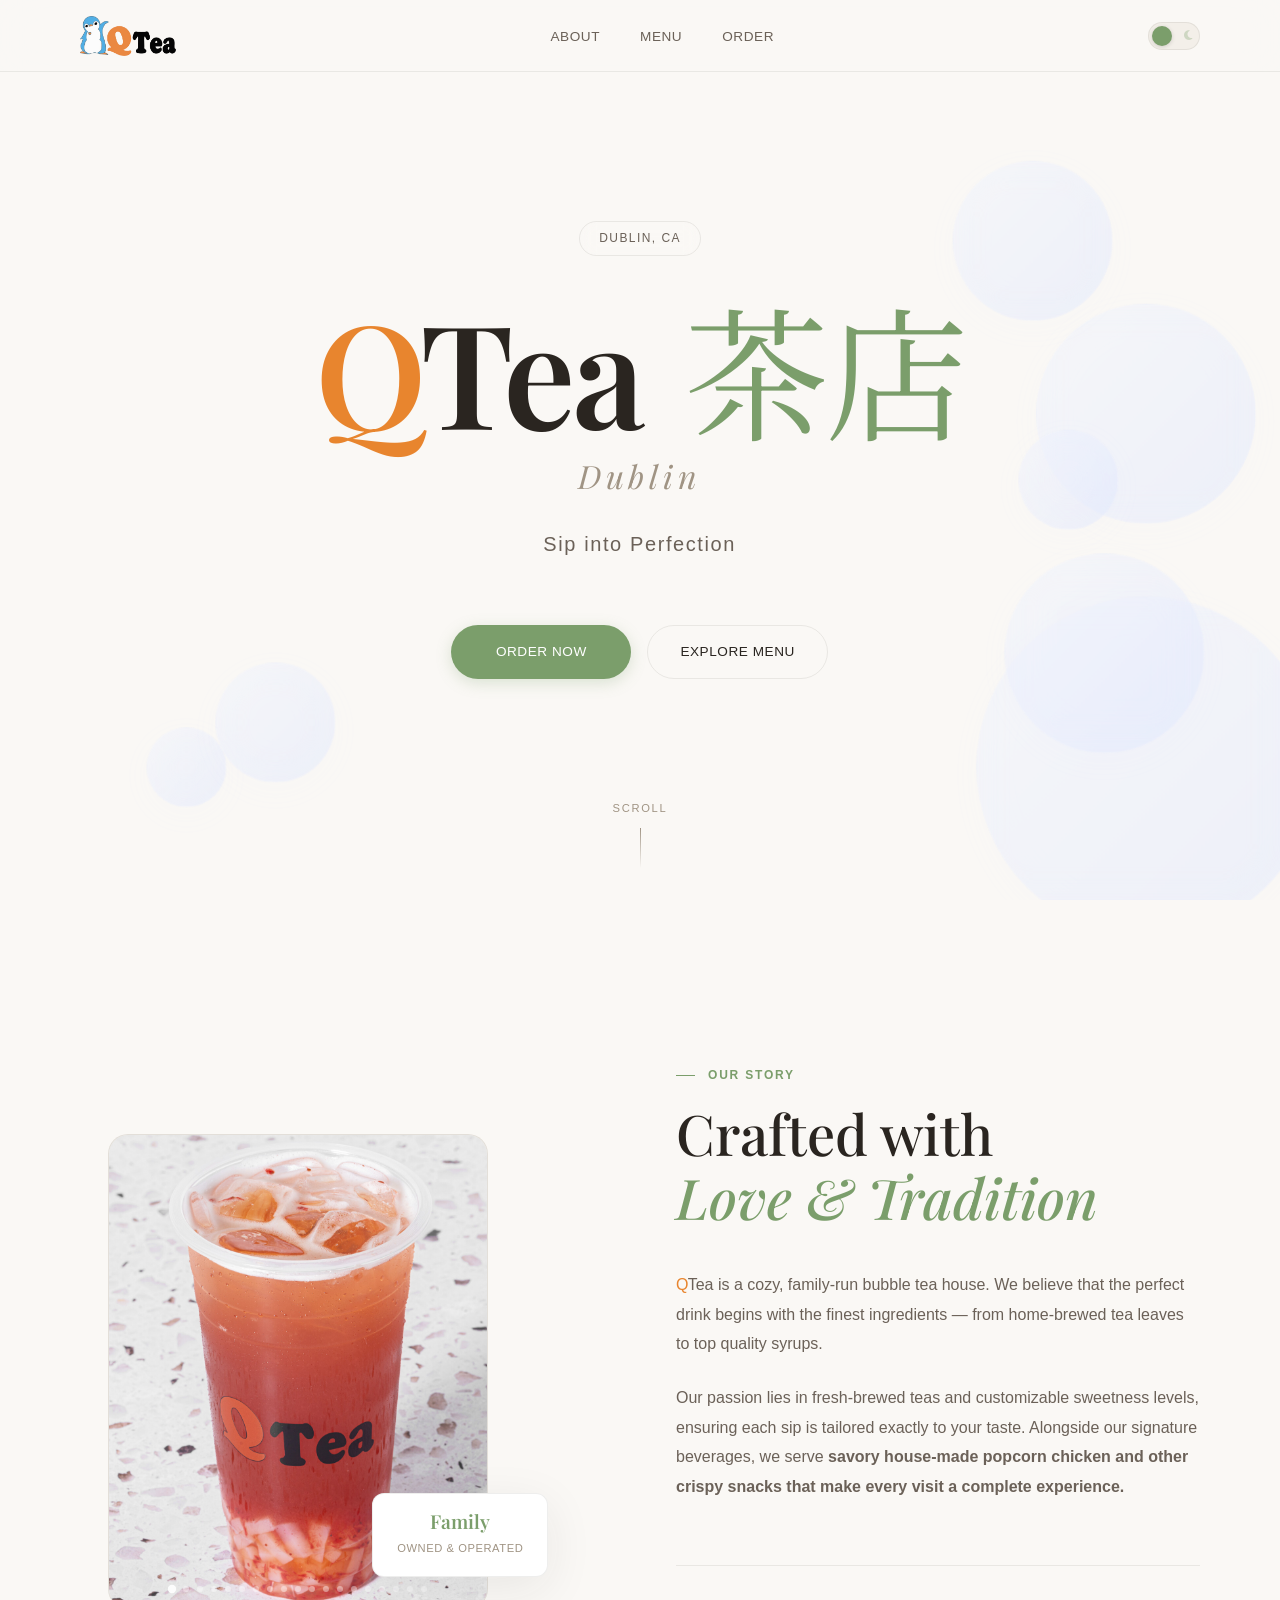
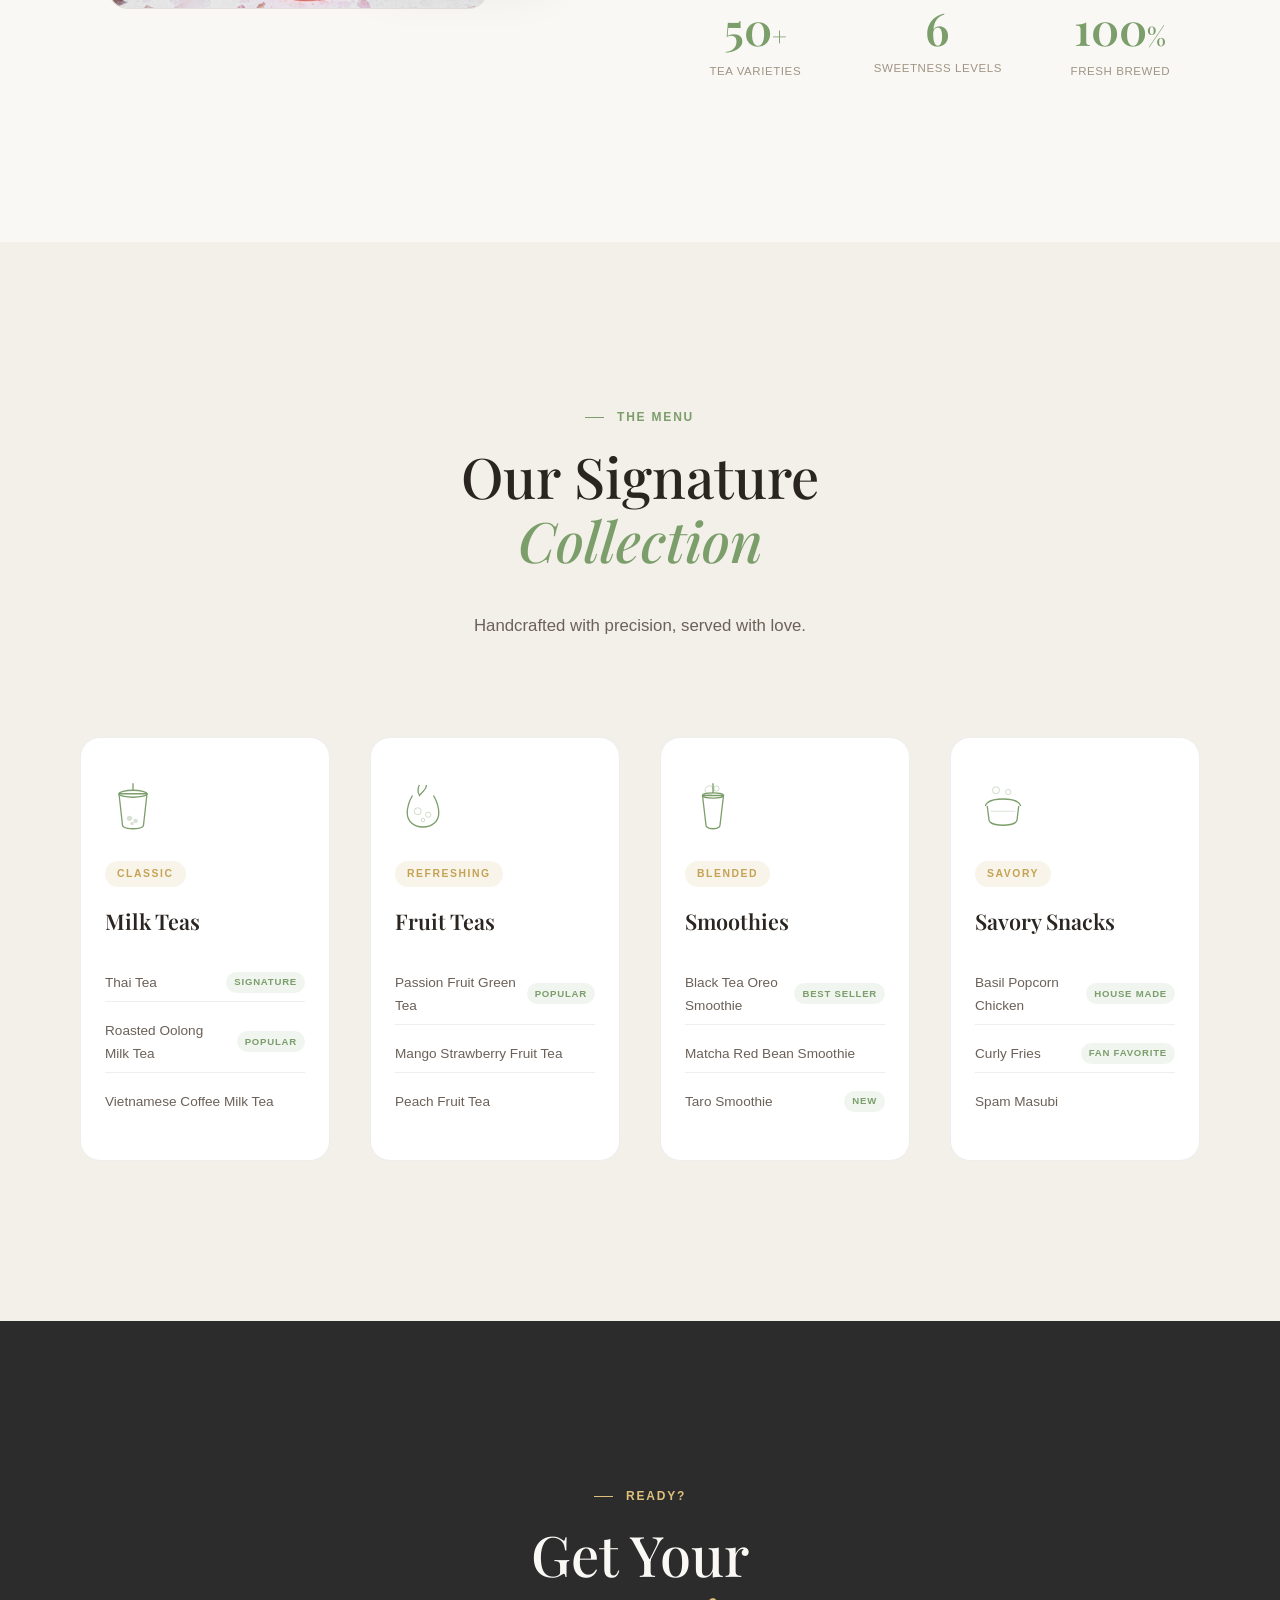
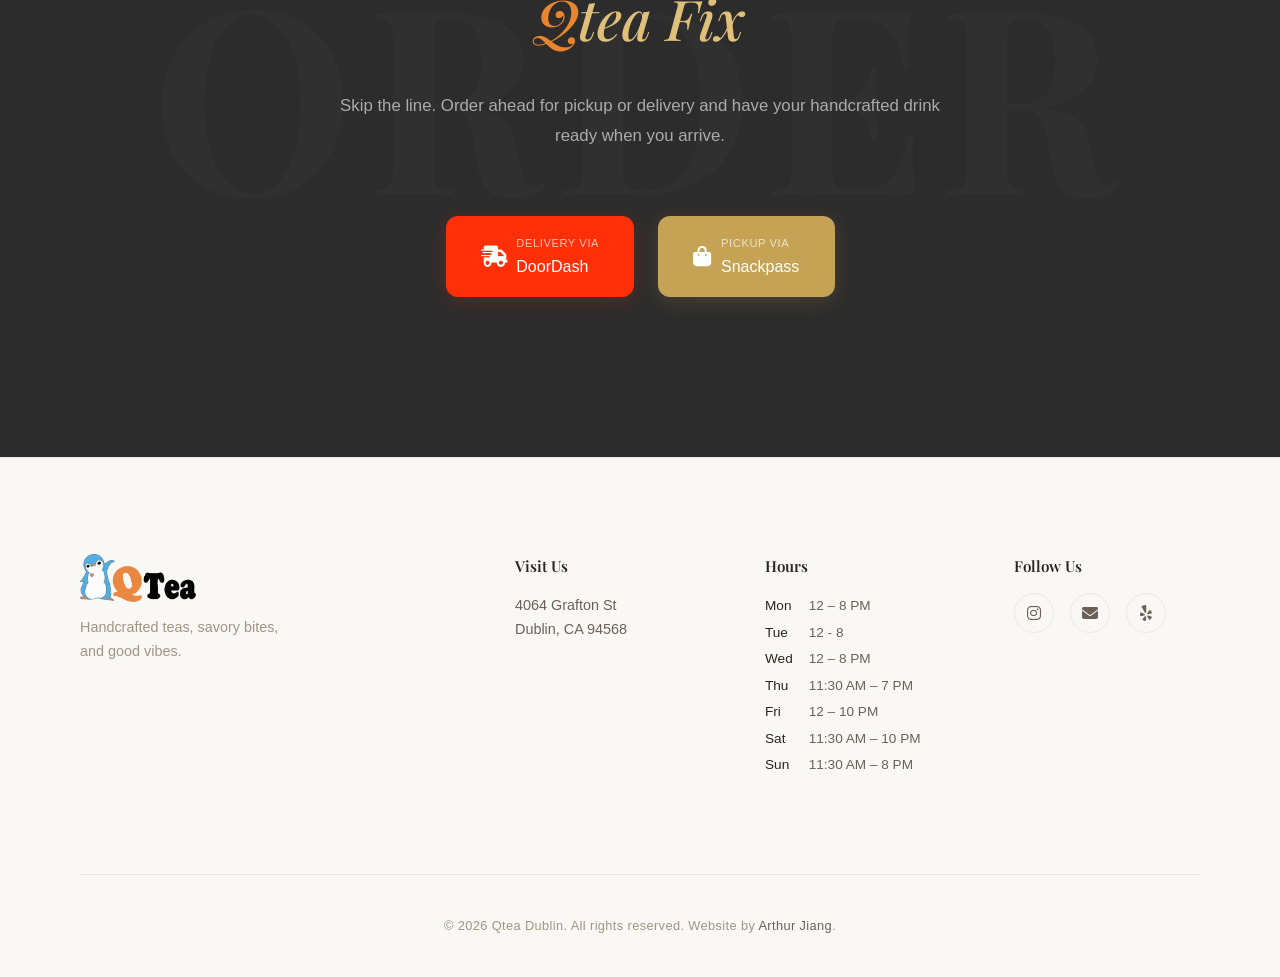
==== index.html @ 34a24868 "Add files via upload" ====
<!DOCTYPE html>
<html lang="en" data-theme="light">
<head>
  <meta charset="UTF-8" />
  <meta name="viewport" content="width=device-width, initial-scale=1.0" />
  <title>Qtea Dublin — Handcrafted Boba & Tea House</title>
  <meta name="description" content="Qtea is a cozy, family-run bubble tea house in Dublin, CA specializing in fresh-brewed teas, savory onigiri, and crispy snacks." />
  <link rel="canonical" href="https://qteadublin.xyz/" />

  <!-- Open Graph -->
  <meta property="og:type" content="website" />
  <meta property="og:site_name" content="Qtea Dublin" />
  <meta property="og:title" content="Qtea Dublin — Handcrafted Boba & Tea House" />
  <meta property="og:description" content="Cozy, family-run bubble tea house in Dublin, CA. Fresh-brewed teas, savory snacks, and customizable sweetness levels." />
  <meta property="og:url" content="https://qteadublin.xyz/" />
  <meta property="og:image" content="https://qteadublin.xyz/branding/favicon-square.png" />
  <meta property="og:locale" content="en_US" />

  <!-- Twitter Card -->
  <meta name="twitter:card" content="summary_large_image" />
  <meta name="twitter:title" content="Qtea Dublin — Handcrafted Boba & Tea House" />
  <meta name="twitter:description" content="Cozy, family-run bubble tea house in Dublin, CA. Fresh-brewed teas, savory snacks, and customizable sweetness levels." />
  <meta name="twitter:image" content="https://qteadublin.xyz/branding/favicon-square.png" />

  <!-- Theme & Icons -->
  <meta name="theme-color" content="#7b9e6b" />
  <link rel="icon" type="image/png" href="branding/favicon-square.png" />
  <link rel="apple-touch-icon" href="branding/favicon-square.png" />
  <link rel="manifest" href="manifest.json" />

  <!-- Geo -->
  <meta name="geo.region" content="US-CA" />
  <meta name="geo.placename" content="Dublin" />
  <meta name="geo.position" content="37.7049;-121.9344" />
  <meta name="ICBM" content="37.7049, -121.9344" />

  <!-- Preconnect for performance -->
  <link rel="preconnect" href="https://fonts.googleapis.com" />
  <link rel="preconnect" href="https://fonts.gstatic.com" crossorigin />
  <link rel="dns-prefetch" href="https://cdnjs.cloudflare.com" />

  <!-- Google Fonts -->
  <link href="https://fonts.googleapis.com/css2?family=Playfair+Display:ital,wght@0,400;0,500;0,600;0,700;1,400;1,500&family=SN+Pro:wght@300;400;500;600;700&family=Noto+Serif+JP:wght@400;500;600&display=swap" rel="stylesheet" />

  <!-- FontAwesome -->
  <link rel="stylesheet" href="https://cdnjs.cloudflare.com/ajax/libs/font-awesome/6.5.1/css/all.min.css" />

  <!-- Stylesheet -->
  <link rel="stylesheet" href="styles.css" fetchpriority="high" />

  <!-- Structured Data: LocalBusiness -->
  <script type="application/ld+json">
  {
    "@context": "https://schema.org",
    "@type": "Restaurant",
    "name": "Qtea Dublin",
    "image": "https://qteadublin.xyz/branding/favicon-square.png",
    "url": "https://qteadublin.xyz",
    "@id": "https://qteadublin.xyz/#restaurant",
    "description": "Cozy, family-run bubble tea house in Dublin, CA specializing in fresh-brewed teas, savory snacks, and customizable sweetness levels.",
    "servesCuisine": ["Bubble Tea", "Boba", "Japanese Snacks"],
    "priceRange": "$",
    "address": {
      "@type": "PostalAddress",
      "streetAddress": "4064 Grafton St",
      "addressLocality": "Dublin",
      "addressRegion": "CA",
      "postalCode": "94568",
      "addressCountry": "US"
    },
    "geo": {
      "@type": "GeoCoordinates",
      "latitude": 37.7049,
      "longitude": -121.9344
    },
    "hasMap": "https://maps.app.goo.gl/HUZbn8xssgVRDX637",
    "openingHoursSpecification": [
      { "@type": "OpeningHoursSpecification", "dayOfWeek": "Monday", "opens": "12:00", "closes": "19:00" },
      { "@type": "OpeningHoursSpecification", "dayOfWeek": "Wednesday", "opens": "12:00", "closes": "19:00" },
      { "@type": "OpeningHoursSpecification", "dayOfWeek": "Thursday", "opens": "11:30", "closes": "19:00" },
      { "@type": "OpeningHoursSpecification", "dayOfWeek": "Friday", "opens": "12:00", "closes": "20:00" },
      { "@type": "OpeningHoursSpecification", "dayOfWeek": "Saturday", "opens": "11:30", "closes": "20:00" },
      { "@type": "OpeningHoursSpecification", "dayOfWeek": "Sunday", "opens": "11:30", "closes": "20:00" }
    ],
    "sameAs": [
      "https://www.instagram.com/qtea.dublin/",
      "https://www.yelp.com/biz/qtea-dublin-10"
    ],
    "menu": "https://order.online/store/33225873"
  }
  </script>
</head>
<body>

  <!-- SEO: noscript fallback for crawlers and users without JS -->
  <noscript>
    <div style="max-width:700px;margin:2rem auto;padding:2rem;font-family:sans-serif;">
      <h1>Qtea Dublin — Handcrafted Boba & Tea House</h1>
      <p>Qtea is a cozy, family-run bubble tea house in Dublin, CA specializing in fresh-brewed teas, savory snacks, and customizable sweetness levels.</p>
      <p><strong>Address:</strong> 4064 Grafton St, Dublin, CA 94568</p>
      <p><strong>Hours:</strong> Mon 12–7 PM | Tue Closed | Wed 12–7 PM | Thu 11:30 AM–7 PM | Fri 12–8 PM | Sat–Sun 11:30 AM–8 PM</p>
      <p><a href="https://order.online/store/33225873">Order Delivery (DoorDash)</a> | <a href="https://order.snackpass.co/QTea-(4064-Grafton-St-Dublin)-689d4f91b94b48f79d3e741f">Order Pickup (Snackpass)</a></p>
      <p><a href="https://www.instagram.com/qtea.dublin/">Instagram</a> | <a href="https://www.yelp.com/biz/qtea-dublin-10">Yelp</a></p>
    </div>
  </noscript>

  <!-- ═══════════════════════════════════════════════ -->
  <!-- LOADING SCREEN                                  -->
  <!-- ═══════════════════════════════════════════════ -->
  <div class="loader" id="loader">
    <div class="loader__content">
      <div class="loader__cup">
        <svg viewBox="0 0 120 160" fill="none" xmlns="http://www.w3.org/2000/svg">
          <path class="loader__cup-body" d="M25 40H95L88 140C88 140 88 150 60 150C32 150 32 140 32 140L25 40Z" stroke="currentColor" stroke-width="1.5" fill="none"/>
          <ellipse class="loader__cup-rim" cx="60" cy="40" rx="35" ry="8" stroke="currentColor" stroke-width="1.5" fill="none"/>
          <path class="loader__steam loader__steam--1" d="M45 30C45 22 50 22 50 14C50 6 45 6 45 0" stroke="currentColor" stroke-width="1.2" opacity="0.4" fill="none" stroke-linecap="round"/>
          <path class="loader__steam loader__steam--2" d="M60 28C60 20 65 20 65 12C65 4 60 4 60 0" stroke="currentColor" stroke-width="1.2" opacity="0.4" fill="none" stroke-linecap="round"/>
          <path class="loader__steam loader__steam--3" d="M75 30C75 22 80 22 80 14C80 6 75 6 75 0" stroke="currentColor" stroke-width="1.2" opacity="0.4" fill="none" stroke-linecap="round"/>
          <defs>
            <clipPath id="teaClip">
              <rect class="loader__tea-clip-rect" x="0" y="160" width="120" height="120"/>
            </clipPath>
          </defs>
          <path clip-path="url(#teaClip)" d="M27 45H93L88 140C88 140 88 148 60 148C32 148 32 140 32 140L27 45Z" fill="currentColor" opacity="0.15"/>
        </svg>
      </div>
      <div class="loader__text">
        <span class="loader__kanji">茶</span>
      </div>
      <div class="loader__bar-track">
        <div class="loader__bar-fill" id="loaderBar"></div>
      </div>
    </div>
  </div>

  <!-- ═══════════════════════════════════════════════ -->
  <!-- NAVIGATION                                      -->
  <!-- ═══════════════════════════════════════════════ -->
  <nav class="nav" id="nav">
    <div class="nav__inner">
      <a href="#hero" class="nav__logo">
        <img src="branding/qtea.png" alt="Qtea" class="nav__logo-img logo--light" />
        <img src="branding/qtea-dark.png" alt="Qtea" class="nav__logo-img logo--dark" />
      </a>

      <ul class="nav__links">
        <li><a href="#about">About</a></li>
        <li><a href="#menu">Menu</a></li>
        <li><a href="#order">Order</a></li>
      </ul>

      <button class="theme-toggle" id="themeToggle" aria-label="Toggle theme">
        <div class="theme-toggle__track">
          <i class="fa-solid fa-sun theme-toggle__icon theme-toggle__icon--sun"></i>
          <i class="fa-solid fa-moon theme-toggle__icon theme-toggle__icon--moon"></i>
          <div class="theme-toggle__thumb"></div>
        </div>
      </button>

      <button class="nav__mobile-btn" id="mobileMenuBtn" aria-label="Toggle menu">
        <span></span>
        <span></span>
        <span></span>
      </button>
    </div>

    <!-- Mobile Menu Overlay -->
    <div class="mobile-menu" id="mobileMenu">
      <ul class="mobile-menu__links">
        <li><a href="#about">About</a></li>
        <li><a href="#menu">Menu</a></li>
        <li><a href="#order">Order</a></li>
      </ul>
    </div>
  </nav>


  <main>

  <!-- ═══════════════════════════════════════════════ -->
  <!-- HERO                                            -->
  <!-- ═══════════════════════════════════════════════ -->
  <section class="hero" id="hero">
    <div class="hero__parallax-bg" id="heroBg">
      <!-- Frosted glass circles -->
      <div class="hero__orb hero__orb--1"></div>
      <div class="hero__orb hero__orb--2"></div>
      <div class="hero__orb hero__orb--3"></div>
      <div class="hero__orb hero__orb--4"></div>
      <div class="hero__orb hero__orb--5"></div>
      <div class="hero__orb hero__orb--6"></div>
      <div class="hero__orb hero__orb--7"></div>
    </div>

    <div class="hero__content">
      <div class="hero__badge reveal" data-delay="0">
        <span>Dublin, CA</span>
      </div>
      <h1 class="hero__title">
        <span class="hero__title-line reveal" data-delay="100">
          <span class="q-accent">Q</span>Tea <span class="hero__title-kanji">茶店</span>
        </span>
        <span class="hero__title-sub reveal" data-delay="250">Dublin</span>
      </h1>
      <p class="hero__tagline reveal" data-delay="400">Sip into Perfection</p>
      <div class="hero__cta reveal" data-delay="550">
        <a href="#order" class="btn btn--primary">Order Now</a>
        <a href="#menu" class="btn btn--ghost">Explore Menu</a>
      </div>
    </div>
    <div class="hero__scroll-indicator reveal" data-delay="800">
      <span>Scroll</span>
      <div class="hero__scroll-line"></div>
    </div>
  </section>


  <!-- ═══════════════════════════════════════════════ -->
  <!-- ABOUT                                           -->
  <!-- ═══════════════════════════════════════════════ -->
  <section class="about" id="about">
    <div class="container">
      <div class="about__grid">
        <div class="about__visual reveal-left">
          <div class="about__image-frame">
            <!-- Placeholder art (shown while images load) -->
            <svg class="about__art" viewBox="0 0 400 500" fill="none" xmlns="http://www.w3.org/2000/svg">
              <rect x="20" y="20" width="360" height="460" rx="12" stroke="currentColor" stroke-width="1" opacity="0.15"/>
              <circle cx="200" cy="200" r="100" stroke="currentColor" stroke-width="0.8" opacity="0.1" fill="none"/>
              <circle cx="200" cy="200" r="70" stroke="currentColor" stroke-width="0.8" opacity="0.08" fill="none"/>
              <circle cx="200" cy="200" r="40" fill="currentColor" opacity="0.05"/>
              <text x="200" y="215" text-anchor="middle" font-size="48" fill="currentColor" opacity="0.2" font-family="'Noto Serif JP', serif">茶</text>
              <path d="M100 350C140 320 180 340 200 330C220 320 260 340 300 350" stroke="currentColor" stroke-width="0.8" opacity="0.1" fill="none"/>
              <path d="M120 380C160 350 180 370 200 360C220 350 240 370 280 380" stroke="currentColor" stroke-width="0.8" opacity="0.08" fill="none"/>
              <path d="M140 410C170 390 190 400 200 395C210 390 230 400 260 410" stroke="currentColor" stroke-width="0.8" opacity="0.06" fill="none"/>
            </svg>
            <!-- Image carousel -->
            <div class="carousel" id="carousel">
              <div class="carousel__track" id="carouselTrack"></div>
              <button class="carousel__arrow carousel__arrow--prev" id="carouselPrev" aria-label="Previous image">
                <i class="fa-solid fa-chevron-left"></i>
              </button>
              <button class="carousel__arrow carousel__arrow--next" id="carouselNext" aria-label="Next image">
                <i class="fa-solid fa-chevron-right"></i>
              </button>
              <div class="carousel__dots" id="carouselDots"></div>
            </div>
          </div>
          <div class="about__float-badge">
            <span class="about__float-number">Family</span>
            <span class="about__float-label">Owned & Operated</span>
          </div>
        </div>

        <div class="about__content">
          <span class="section-tag reveal" data-delay="0">Our Story</span>
          <h2 class="section-title reveal" data-delay="100">Crafted with<br><em>Love & Tradition</em></h2>
          <p class="about__text reveal" data-delay="200">
            <span class="q-accent">Q</span>Tea is a cozy, family-run bubble tea house. We believe that the perfect drink begins with the finest
            ingredients — from home-brewed tea leaves to top quality syrups.
          </p>
          <p class="about__text reveal" data-delay="300">
            Our passion lies in fresh-brewed teas and customizable sweetness levels, ensuring each
            sip is tailored exactly to your taste. Alongside our signature beverages, we serve
            <strong>savory house-made popcorn chicken and other crispy snacks that make every visit a complete experience.</strong>
          </p>

          <div class="about__stats reveal" data-delay="400">
            <div class="about__stat">
              <span class="about__stat-number" data-count="50">0</span><span class="about__stat-suffix">+</span>
              <span class="about__stat-label">Tea Varieties</span>
            </div>
            <div class="about__stat">
              <span class="about__stat-number" data-count="6">0</span>
              <span class="about__stat-label">Sweetness Levels</span>
            </div>
            <div class="about__stat">
              <span class="about__stat-number" data-count="100">0</span><span class="about__stat-suffix">%</span>
              <span class="about__stat-label">Fresh Brewed</span>
            </div>
          </div>
        </div>
      </div>
    </div>
  </section>


  <!-- ═══════════════════════════════════════════════ -->
  <!-- MENU PREVIEW                                    -->
  <!-- ═══════════════════════════════════════════════ -->
  <section class="menu" id="menu">
    <div class="container">
      <div class="menu__header">
        <span class="section-tag reveal">The Menu</span>
        <h2 class="section-title reveal" data-delay="100">Our Signature<br><em>Collection</em></h2>
        <p class="menu__subtitle reveal" data-delay="200">Handcrafted with precision, served with love.</p>
      </div>

      <div class="menu__grid">

        <!-- Card 1: Milk Teas -->
        <div class="menu-card reveal-up" data-delay="0" data-tilt>
          <div class="menu-card__icon">
            <svg viewBox="0 0 64 64" fill="none" xmlns="http://www.w3.org/2000/svg">
              <path d="M16 18H48L44 54C44 54 44 58 32 58C20 58 20 54 20 54L16 18Z" stroke="currentColor" stroke-width="1.5" fill="none"/>
              <ellipse cx="32" cy="18" rx="16" ry="4" stroke="currentColor" stroke-width="1.5" fill="none"/>
              <line x1="32" y1="6" x2="32" y2="14" stroke="currentColor" stroke-width="1.5"/>
              <circle cx="28" cy="46" r="3" fill="currentColor" opacity="0.3"/>
              <circle cx="35" cy="49" r="2.5" fill="currentColor" opacity="0.3"/>
              <circle cx="31" cy="52" r="2" fill="currentColor" opacity="0.3"/>
            </svg>
          </div>
          <span class="menu-card__category">Classic</span>
          <h3 class="menu-card__title">Milk Teas</h3>
          <ul class="menu-card__items">
            <li>
              <span class="menu-card__item-name">Thai Tea</span>
              <span class="menu-card__item-tag">Signature</span>
            </li>
            <li>
              <span class="menu-card__item-name">Roasted Oolong Milk Tea</span>
              <span class="menu-card__item-tag">Popular</span>
            </li>
            <li>
              <span class="menu-card__item-name">Vietnamese Coffee Milk Tea</span>
            </li>
          </ul>
          <div class="menu-card__glow"></div>
        </div>

        <!-- Card 2: Fruit Teas -->
        <div class="menu-card reveal-up" data-delay="150" data-tilt>
          <div class="menu-card__icon">
            <svg viewBox="0 0 64 64" fill="none" xmlns="http://www.w3.org/2000/svg">
              <path d="M20 20C20 20 14 30 14 40C14 50 22 56 32 56C42 56 50 50 50 40C50 30 44 20 44 20" stroke="currentColor" stroke-width="1.5" fill="none"/>
              <path d="M28 8C28 8 24 14 28 20C32 14 36 14 36 8" stroke="currentColor" stroke-width="1.5" fill="none"/>
              <circle cx="26" cy="38" r="4" stroke="currentColor" stroke-width="1" opacity="0.4" fill="none"/>
              <circle cx="38" cy="42" r="3" stroke="currentColor" stroke-width="1" opacity="0.4" fill="none"/>
              <circle cx="32" cy="48" r="2" stroke="currentColor" stroke-width="1" opacity="0.4" fill="none"/>
            </svg>
          </div>
          <span class="menu-card__category">Refreshing</span>
          <h3 class="menu-card__title">Fruit Teas</h3>
          <ul class="menu-card__items">
            <li>
              <span class="menu-card__item-name">Passion Fruit Green Tea</span>
              <span class="menu-card__item-tag">Popular</span>
            </li>
            <li>
              <span class="menu-card__item-name">Mango Strawberry Fruit Tea</span>
            </li>
            <li>
              <span class="menu-card__item-name">Peach Fruit Tea</span>
            </li>
          </ul>
          <div class="menu-card__glow"></div>
        </div>

        <!-- Card 3: Smoothies -->
        <div class="menu-card reveal-up" data-delay="300" data-tilt>
          <div class="menu-card__icon">
            <svg viewBox="0 0 64 64" fill="none" xmlns="http://www.w3.org/2000/svg">
              <path d="M20 20H44L40 54C40 54 40 58 32 58C24 58 24 54 24 54L20 20Z" stroke="currentColor" stroke-width="1.5" fill="none"/>
              <ellipse cx="32" cy="20" rx="12" ry="3" stroke="currentColor" stroke-width="1.5" fill="none"/>
              <line x1="32" y1="6" x2="32" y2="17" stroke="currentColor" stroke-width="1.5"/>
              <circle cx="28" cy="14" r="5" stroke="currentColor" stroke-width="1" opacity="0.4" fill="none"/>
              <circle cx="36" cy="12" r="3" stroke="currentColor" stroke-width="1" opacity="0.4" fill="none"/>
            </svg>
          </div>
          <span class="menu-card__category">Blended</span>
          <h3 class="menu-card__title">Smoothies</h3>
          <ul class="menu-card__items">
            <li>
              <span class="menu-card__item-name">Black Tea Oreo Smoothie</span>
              <span class="menu-card__item-tag">Best Seller</span>
            </li>
            <li>
              <span class="menu-card__item-name">Matcha Red Bean Smoothie</span>
            </li>
            <li>
              <span class="menu-card__item-name">Taro Smoothie</span>
              <span class="menu-card__item-tag">New</span>
            </li>
          </ul>
          <div class="menu-card__glow"></div>
        </div>

        <!-- Card 4: Savory Snacks -->
        <div class="menu-card reveal-up" data-delay="450" data-tilt>
          <div class="menu-card__icon">
            <svg viewBox="0 0 64 64" fill="none" xmlns="http://www.w3.org/2000/svg">
              <path d="M12 32C12 32 12 24 32 24C52 24 52 32 52 32" stroke="currentColor" stroke-width="1.5" fill="none"/>
              <path d="M14 32L16 48C16 48 16 54 32 54C48 54 48 48 48 48L50 32" stroke="currentColor" stroke-width="1.5" fill="none"/>
              <path d="M18 38H46" stroke="currentColor" stroke-width="1" opacity="0.3"/>
              <circle cx="24" cy="14" r="4" stroke="currentColor" stroke-width="1" opacity="0.4" fill="none"/>
              <circle cx="38" cy="16" r="3" stroke="currentColor" stroke-width="1" opacity="0.4" fill="none"/>
            </svg>
          </div>
          <span class="menu-card__category">Savory</span>
          <h3 class="menu-card__title">Savory Snacks</h3>
          <ul class="menu-card__items">
            <li>
              <span class="menu-card__item-name">Basil Popcorn Chicken</span>
              <span class="menu-card__item-tag">House Made</span>
            </li>
            <li>
              <span class="menu-card__item-name">Curly Fries</span>
              <span class="menu-card__item-tag">Fan Favorite</span>
            </li>
            <li>
              <span class="menu-card__item-name">Spam Masubi</span>
            </li>
          </ul>
          <div class="menu-card__glow"></div>
        </div>

      </div>
    </div>
  </section>


  <!-- ═══════════════════════════════════════════════ -->
  <!-- ORDER CTA                                       -->
  <!-- ═══════════════════════════════════════════════ -->
  <section class="order" id="order">
    <div class="container">
      <div class="order__wrapper">
        <div class="order__bg-text" aria-hidden="true">ORDER</div>
        <span class="section-tag reveal">Ready?</span>
        <h2 class="section-title section-title--light reveal" data-delay="100">Get Your<br><em><span class="q-accent">Q</span>tea Fix</em></h2>
        <p class="order__text reveal" data-delay="200">
          Skip the line. Order ahead for pickup or delivery and have your handcrafted
          drink ready when you arrive.
        </p>
        <div class="order__buttons reveal" data-delay="350">
          <a href="https://order.online/store/33225873" target="_blank" rel="noopener noreferrer" class="btn btn--delivery">
            <i class="fa-solid fa-truck-fast"></i>
            <span>
              <small>Delivery via</small>
              DoorDash
            </span>
          </a>
          <a href="https://order.snackpass.co/QTea-(4064-Grafton-St-Dublin)-689d4f91b94b48f79d3e741f" target="_blank" rel="noopener noreferrer" class="btn btn--pickup">
            <i class="fa-solid fa-bag-shopping"></i>
            <span>
              <small>Pickup via</small>
              Snackpass
            </span>
          </a>
        </div>
      </div>
    </div>
  </section>

  </main>

  <!-- ═══════════════════════════════════════════════ -->
  <!-- FOOTER                                          -->
  <!-- ═══════════════════════════════════════════════ -->
  <footer class="footer">
    <div class="container">
      <div class="footer__grid">
        <div class="footer__brand reveal">
          <span class="footer__logo"><img src="branding/qtea.png" alt="Qtea" class="footer__logo-img logo--light" /><img src="branding/qtea-dark.png" alt="Qtea" class="footer__logo-img logo--dark" /></span>
          <p class="footer__tagline">Handcrafted teas, savory bites,<br>and good vibes.</p>
        </div>

        <div class="footer__info reveal" data-delay="100">
          <h4>Visit Us</h4>
          <address>
            <a href="https://maps.app.goo.gl/HUZbn8xssgVRDX637" target="_blank" rel="noopener noreferrer">
              4064 Grafton St<br>
              Dublin, CA 94568
            </a>
          </address>
        </div>

        <div class="footer__hours reveal" data-delay="200">
          <h4>Hours</h4>
          <table class="hours-table">
            <tr><td>Mon</td><td>12 – 8 PM</td></tr>
            <tr><td>Tue</td><td>12 - 8</td></tr>
            <tr><td>Wed</td><td>12 – 8 PM</td></tr>
            <tr><td>Thu</td><td>11:30 AM – 7 PM</td></tr>
            <tr><td>Fri</td><td>12 – 10 PM</td></tr>
            <tr><td>Sat</td><td>11:30 AM – 10 PM</td></tr>
            <tr><td>Sun</td><td>11:30 AM – 8 PM</td></tr>
          </table>
        </div>

        <div class="footer__social reveal" data-delay="300">
          <h4>Follow Us</h4>
          <div class="footer__social-links">
            <a href="https://www.instagram.com/qtea.dublin/" aria-label="Instagram"><i class="fa-brands fa-instagram"></i></a>
            <a href="mailto:qteadublin@gmail.com" aria-label="Email"><i class="fa-solid fa-envelope"></i></a>
            <!-- <a href="#" aria-label="TikTok"><i class="fa-brands fa-tiktok"></i></a> -->
            <a href="https://www.yelp.com/biz/qtea-dublin-10" aria-label="Yelp"><i class="fa-brands fa-yelp"></i></a>
          </div>
        </div>
      </div>

      <div class="footer__bottom">
        <p>&copy; 2026 Qtea Dublin. All rights reserved. Website by <a  style="color: var(--text-secondary);" href="https://arthurjiang.dev">Arthur Jiang</a>.</p>
      </div>
    </div>
  </footer>

  <!-- GSAP for silky animations -->
  <script src="https://cdnjs.cloudflare.com/ajax/libs/gsap/3.12.5/gsap.min.js" defer></script>
  <script src="script.js" defer></script>
</body>
</html>
---- styles.css ----
/* ═══════════════════════════════════════════════════════════
   QTEA DUBLIN — Luxurious Landing Page Styles
   ═══════════════════════════════════════════════════════════ */

/* ─── RESET ─────────────────────────────────────────────── */
*, *::before, *::after {
  margin: 0;
  padding: 0;
  box-sizing: border-box;
}

html {
  scroll-behavior: smooth;
  -webkit-font-smoothing: antialiased;
  -moz-osx-font-smoothing: grayscale;
}

body {
  font-family: 'SN Pro', -apple-system, BlinkMacSystemFont, sans-serif;
  line-height: 1.7;
  overflow-x: hidden;
  transition: background-color 0.6s cubic-bezier(0.4, 0, 0.2, 1),
              color 0.6s cubic-bezier(0.4, 0, 0.2, 1);
  background-color: var(--bg);
  color: var(--text);
}

body.loading {
  overflow: hidden;
}


/* ─── LOADING SCREEN ────────────────────────────────────── */
.loader {
  position: fixed;
  inset: 0;
  z-index: 9999;
  background: var(--bg);
  display: flex;
  align-items: center;
  justify-content: center;
  transition: opacity 0.6s var(--ease-out),
              visibility 0.6s;
}

.loader.done {
  opacity: 0;
  visibility: hidden;
  pointer-events: none;
}

.loader__content {
  display: flex;
  flex-direction: column;
  align-items: center;
  gap: 2rem;
}

.loader__cup {
  width: 80px;
  color: var(--accent);
}

.loader__cup svg {
  width: 100%;
  height: auto;
  overflow: visible;
}

.loader__cup-body {
  stroke-dasharray: 400;
  stroke-dashoffset: 400;
  animation: loaderDraw 1.4s var(--ease-out) forwards;
}

.loader__cup-rim {
  stroke-dasharray: 220;
  stroke-dashoffset: 220;
  animation: loaderDraw 1s var(--ease-out) 0.3s forwards;
}

@keyframes loaderDraw {
  to { stroke-dashoffset: 0; }
}

.loader__tea-clip-rect {
  animation: loaderFill 2s var(--ease-out) 0.5s forwards;
}

@keyframes loaderFill {
  0% { y: 160; }
  100% { y: 40; }
}

.loader__steam {
  stroke-dasharray: 40;
  stroke-dashoffset: 40;
  animation: loaderSteam 1.2s ease-in-out 0.8s infinite alternate;
}

.loader__steam--2 {
  animation-delay: 1s;
}

.loader__steam--3 {
  animation-delay: 1.2s;
}

@keyframes loaderSteam {
  0% { stroke-dashoffset: 40; opacity: 0; }
  50% { opacity: 0.5; }
  100% { stroke-dashoffset: 0; opacity: 0; }
}

.loader__text {
  overflow: hidden;
}

.loader__kanji {
  display: block;
  font-family: var(--font-accent);
  font-size: 2.5rem;
  color: var(--accent);
  opacity: 0;
  transform: translateY(100%);
  animation: loaderTextUp 0.7s var(--ease-out) 0.5s forwards;
  letter-spacing: 0.3em;
}

@keyframes loaderTextUp {
  to {
    opacity: 1;
    transform: translateY(0);
  }
}

.loader__bar-track {
  width: 120px;
  height: 2px;
  background: var(--border);
  border-radius: 2px;
  overflow: hidden;
}

.loader__bar-fill {
  height: 100%;
  width: 0%;
  background: var(--accent);
  border-radius: 2px;
  transition: width 0.1s linear;
}


a {
  text-decoration: none;
  color: inherit;
}

ul {
  list-style: none;
}

img {
  max-width: 100%;
  display: block;
}

button {
  border: none;
  background: none;
  cursor: pointer;
  font: inherit;
  color: inherit;
}

address {
  font-style: normal;
}


/* ─── CSS CUSTOM PROPERTIES ─────────────────────────────── */
:root {
  /* Spacing scale */
  --space-xs: 0.5rem;
  --space-sm: 1rem;
  --space-md: 1.5rem;
  --space-lg: 2.5rem;
  --space-xl: 4rem;
  --space-2xl: 6rem;
  --space-3xl: 10rem;

  /* Typography */
  --font-heading: 'Playfair Display', Georgia, 'Times New Roman', serif;
  --font-body: 'SN Pro', -apple-system, BlinkMacSystemFont, sans-serif;
  --font-accent: 'Noto Serif JP', serif;

  /* Sizing */
  --nav-height: 72px;
  --container-max: 1200px;
  --border-radius: 12px;
  --border-radius-lg: 20px;

  /* Transitions */
  --ease-out: cubic-bezier(0.16, 1, 0.3, 1);
  --ease-in-out: cubic-bezier(0.4, 0, 0.2, 1);
  --transition-fast: 0.2s var(--ease-out);
  --transition-med: 0.4s var(--ease-out);
  --transition-slow: 0.7s var(--ease-out);
}

/* ─── LIGHT THEME ───────────────────────────────────────── */
[data-theme="light"] {
  --bg: #faf8f5;
  --bg-secondary: #f3efe9;
  --bg-card: #ffffff;
  --bg-nav: rgba(250, 248, 245, 0.85);
  --bg-order: #2c2c2c;

  --text: #2a2520;
  --text-secondary: #6b6158;
  --text-muted: #a09484;
  --text-on-dark: #faf8f5;

  --accent: #7b9e6b;
  --accent-light: #a8c99a;
  --accent-subtle: rgba(123, 158, 107, 0.1);

  --gold: #c5a254;
  --gold-light: #dfc07a;
  --gold-subtle: rgba(197, 162, 84, 0.12);

  --orange: #e8852e;

  --border: rgba(42, 37, 32, 0.08);
  --border-accent: rgba(123, 158, 107, 0.25);

  --shadow-sm: 0 1px 3px rgba(42, 37, 32, 0.04);
  --shadow-md: 0 4px 20px rgba(42, 37, 32, 0.06);
  --shadow-lg: 0 12px 48px rgba(42, 37, 32, 0.08);
  --shadow-glow: 0 0 30px rgba(123, 158, 107, 0.15);

  --hero-gradient: linear-gradient(
    180deg,
    rgba(250, 248, 245, 0) 0%,
    rgba(250, 248, 245, 0.6) 60%,
    rgba(250, 248, 245, 1) 100%
  );

  --card-glow: radial-gradient(
    300px circle at var(--mouse-x, 50%) var(--mouse-y, 50%),
    rgba(123, 158, 107, 0.12),
    transparent 60%
  );
}

/* ─── DARK THEME ────────────────────────────────────────── */
[data-theme="dark"] {
  --bg: #141413;
  --bg-secondary: #1c1c1a;
  --bg-card: #1f1f1d;
  --bg-nav: rgba(20, 20, 19, 0.88);
  --bg-order: #0a0a09;

  --text: #e8e4dd;
  --text-secondary: #a09a90;
  --text-muted: #6b655b;
  --text-on-dark: #e8e4dd;

  --accent: #8abf78;
  --accent-light: #6b9e5b;
  --accent-subtle: rgba(138, 191, 120, 0.08);

  --gold: #d4b06a;
  --gold-light: #b89548;
  --gold-subtle: rgba(212, 176, 106, 0.1);

  --orange: #f09840;

  --border: rgba(232, 228, 221, 0.06);
  --border-accent: rgba(138, 191, 120, 0.2);

  --shadow-sm: 0 1px 3px rgba(0, 0, 0, 0.15);
  --shadow-md: 0 4px 20px rgba(0, 0, 0, 0.2);
  --shadow-lg: 0 12px 48px rgba(0, 0, 0, 0.3);
  --shadow-glow: 0 0 30px rgba(138, 191, 120, 0.1);

  --hero-gradient: linear-gradient(
    180deg,
    rgba(20, 20, 19, 0) 0%,
    rgba(20, 20, 19, 0.6) 60%,
    rgba(20, 20, 19, 1) 100%
  );

  --card-glow: radial-gradient(
    300px circle at var(--mouse-x, 50%) var(--mouse-y, 50%),
    rgba(138, 191, 120, 0.1),
    transparent 60%
  );
}


/* ─── LAYOUT ────────────────────────────────────────────── */
.container {
  width: 100%;
  max-width: var(--container-max);
  margin: 0 auto;
  padding: 0 var(--space-md);
}

@media (min-width: 768px) {
  .container {
    padding: 0 var(--space-lg);
  }
}


/* ─── TYPOGRAPHY ────────────────────────────────────────── */
.section-tag {
  display: inline-block;
  font-family: var(--font-body);
  font-size: 0.75rem;
  font-weight: 600;
  letter-spacing: 0.15em;
  text-transform: uppercase;
  color: var(--accent);
  margin-bottom: var(--space-sm);
  position: relative;
  padding-left: 2rem;
}

.section-tag::before {
  content: '';
  position: absolute;
  left: 0;
  top: 50%;
  width: 1.2rem;
  height: 1px;
  background: var(--accent);
}

.section-title {
  font-family: var(--font-heading);
  font-size: clamp(2rem, 5vw, 3.5rem);
  font-weight: 500;
  line-height: 1.15;
  color: var(--text);
  margin-bottom: var(--space-lg);
}

.section-title em {
  font-style: italic;
  color: var(--accent);
}

.section-title--light {
  color: var(--text-on-dark);
}

.section-title--light em {
  color: var(--gold-light);
}


/* ─── NAVIGATION ────────────────────────────────────────── */
.nav {
  position: fixed;
  top: 0;
  left: 0;
  width: 100%;
  height: var(--nav-height);
  z-index: 1000;
  background: var(--bg-nav);
  backdrop-filter: blur(20px);
  -webkit-backdrop-filter: blur(20px);
  border-bottom: 1px solid var(--border);
  transition: background 0.5s var(--ease-in-out),
              border-color 0.5s var(--ease-in-out),
              transform 0.4s var(--ease-out);
}

.nav--hidden {
  transform: translateY(-100%);
}

.nav__inner {
  max-width: var(--container-max);
  margin: 0 auto;
  padding: 0 var(--space-md);
  height: 100%;
  display: flex;
  align-items: center;
  justify-content: space-between;
}

.nav__logo {
  display: flex;
  align-items: center;
  gap: 0.6rem;
  font-family: var(--font-heading);
  font-size: 1.35rem;
  font-weight: 600;
  letter-spacing: -0.01em;
  transition: opacity var(--transition-fast);
}

.nav__logo:hover {
  opacity: 0.7;
}

.nav__logo-img {
  height: 40px;
  width: auto;
  display: block;
}

.footer__logo-img {
  height: 48px;
  width: auto;
  display: block;
}

[data-theme="light"] .logo--dark,
[data-theme="dark"] .logo--light {
  display: none;
}

.nav__links {
  display: none;
  gap: var(--space-lg);
}

@media (min-width: 768px) {
  .nav__links {
    display: flex;
  }
}

.nav__links a {
  font-size: 0.85rem;
  font-weight: 500;
  letter-spacing: 0.04em;
  text-transform: uppercase;
  color: var(--text-secondary);
  transition: color var(--transition-fast);
  position: relative;
}

.nav__links a::after {
  content: '';
  position: absolute;
  bottom: -4px;
  left: 0;
  width: 0;
  height: 2px;
  background: var(--accent);
  box-shadow: 0 0 8px rgba(123, 158, 107, 0.4);
  transition: width 0.3s var(--ease-out);
}

.nav__links a:hover {
  color: var(--text);
}

.nav__links a:hover::after {
  width: 100%;
}

/* Theme Toggle */
.theme-toggle {
  position: relative;
  width: 52px;
  height: 28px;
  border-radius: 14px;
  padding: 0;
  flex-shrink: 0;
}

.theme-toggle__track {
  position: relative;
  width: 100%;
  height: 100%;
  border-radius: 14px;
  background: var(--bg-secondary);
  border: 1px solid var(--border);
  transition: background 0.4s var(--ease-in-out),
              border-color 0.4s var(--ease-in-out);
  overflow: hidden;
}

.theme-toggle__icon {
  position: absolute;
  top: 50%;
  transform: translateY(-50%);
  font-size: 0.7rem;
  transition: opacity 0.3s, color 0.3s;
}

.theme-toggle__icon--sun {
  left: 7px;
  color: var(--gold);
}

.theme-toggle__icon--moon {
  right: 7px;
  color: var(--accent);
}

[data-theme="light"] .theme-toggle__icon--sun {
  opacity: 1;
}

[data-theme="light"] .theme-toggle__icon--moon {
  opacity: 0.3;
}

[data-theme="dark"] .theme-toggle__icon--sun {
  opacity: 0.3;
}

[data-theme="dark"] .theme-toggle__icon--moon {
  opacity: 1;
}

.theme-toggle__thumb {
  position: absolute;
  top: 3px;
  left: 3px;
  width: 20px;
  height: 20px;
  border-radius: 50%;
  background: var(--accent);
  transition: transform 0.4s var(--ease-out),
              background 0.4s var(--ease-in-out);
  box-shadow: 0 1px 4px rgba(0,0,0,0.15);
}

[data-theme="dark"] .theme-toggle__thumb {
  transform: translateX(24px);
}

/* Mobile Menu Button */
.nav__mobile-btn {
  display: flex;
  flex-direction: column;
  gap: 5px;
  padding: 4px;
  z-index: 1001;
}

@media (min-width: 768px) {
  .nav__mobile-btn {
    display: none;
  }
}

.nav__mobile-btn span {
  display: block;
  width: 22px;
  height: 1.5px;
  background: var(--text);
  transition: transform 0.3s var(--ease-out),
              opacity 0.3s var(--ease-out);
  transform-origin: center;
}

.nav__mobile-btn.active span:nth-child(1) {
  transform: rotate(45deg) translateY(4.5px) translateX(4.5px);
}

.nav__mobile-btn.active span:nth-child(2) {
  opacity: 0;
}

.nav__mobile-btn.active span:nth-child(3) {
  transform: rotate(-45deg) translateY(-4.5px) translateX(4.5px);
}

/* Mobile Menu Overlay */
.mobile-menu {
  position: fixed;
  top: 0;
  left: 0;
  width: 100%;
  height: 100vh;
  height: 100dvh;
  background: var(--bg);
  display: flex;
  align-items: center;
  justify-content: center;
  opacity: 0;
  pointer-events: none;
  transition: opacity 0.4s var(--ease-in-out);
  z-index: 999;
}

.mobile-menu.active {
  opacity: 1;
  pointer-events: all;
}

.mobile-menu__links {
  text-align: center;
}

.mobile-menu__links li {
  margin-bottom: var(--space-lg);
  transform: translateY(20px);
  opacity: 0;
  transition: transform 0.5s var(--ease-out),
              opacity 0.5s var(--ease-out);
}

.mobile-menu.active .mobile-menu__links li {
  transform: translateY(0);
  opacity: 1;
}

.mobile-menu.active .mobile-menu__links li:nth-child(1) { transition-delay: 0.1s; }
.mobile-menu.active .mobile-menu__links li:nth-child(2) { transition-delay: 0.2s; }
.mobile-menu.active .mobile-menu__links li:nth-child(3) { transition-delay: 0.3s; }

.mobile-menu__links a {
  font-family: var(--font-heading);
  font-size: 2.5rem;
  font-weight: 500;
  color: var(--text);
  transition: color var(--transition-fast);
}

.mobile-menu__links a:hover {
  color: var(--accent);
}


/* ─── HERO SECTION ──────────────────────────────────────── */
.hero {
  position: relative;
  min-height: 100vh;
  min-height: 100dvh;
  display: flex;
  align-items: center;
  justify-content: center;
  overflow: hidden;
  padding-top: var(--nav-height);
}

.hero__parallax-bg {
  position: absolute;
  inset: -50px;
  pointer-events: none;
  z-index: 0;
}

/* Frosted Glass Orbs */
.hero__orb {
  position: absolute;
  border-radius: 50%;
  opacity: 0.4;
  background: linear-gradient(135deg, #F0F4FF, #D9E2FF);
  border: 1px solid rgba(255, 255, 255, 0.18);
  backdrop-filter: blur(24px);
  -webkit-backdrop-filter: blur(24px);
  box-shadow: 0 8px 32px rgba(217, 226, 255, 0.12),
              inset 0 0 40px rgba(240, 244, 255, 0.1);
  transition: opacity 0.6s var(--ease-in-out);
}

[data-theme="dark"] .hero__orb {
  background: linear-gradient(135deg, rgba(138, 191, 120, 0.08), rgba(212, 176, 106, 0.06));
  border-color: rgba(255, 255, 255, 0.05);
  box-shadow: 0 8px 32px rgba(0, 0, 0, 0.15),
              inset 0 0 40px rgba(138, 191, 120, 0.03);
}

.hero__orb--1 { width: 340px; height: 340px; }
.hero__orb--2 { width: 220px; height: 220px; }
.hero__orb--3 { width: 160px; height: 160px; }
.hero__orb--4 { width: 100px; height: 100px; }
.hero__orb--5 { width: 200px; height: 200px; }
.hero__orb--6 { width: 80px; height: 80px; }
.hero__orb--7 { width: 120px; height: 120px; }

@media (max-width: 768px) {
  .hero__orb--1 { width: 200px; height: 200px; }
  .hero__orb--2 { width: 140px; height: 140px; }
  .hero__orb--3 { width: 100px; height: 100px; }
  .hero__orb--5 { width: 120px; height: 120px; }
  .hero__orb--7 { width: 80px; height: 80px; }
}

/* Hero Content */
.hero__content {
  position: relative;
  z-index: 1;
  text-align: center;
  padding: var(--space-lg);
  padding-bottom: 7rem;
}

.hero__badge {
  display: inline-flex;
  align-items: center;
  gap: 0.5rem;
  padding: 0.4rem 1.2rem;
  border: 1px solid var(--border);
  border-radius: 100px;
  font-size: 0.75rem;
  font-weight: 500;
  letter-spacing: 0.12em;
  text-transform: uppercase;
  color: var(--text-secondary);
  margin-bottom: var(--space-lg);
  backdrop-filter: blur(8px);
}

.hero__title {
  font-family: var(--font-heading);
  margin-bottom: var(--space-md);
}

.hero__title-line {
  display: block;
  font-size: clamp(3.5rem, 12vw, 9rem);
  font-weight: 600;
  line-height: 1;
  letter-spacing: -0.03em;
  color: var(--text);
}

.hero__title-kanji {
  font-family: var(--font-accent);
  color: var(--accent);
  font-weight: 400;
  margin-left: 0.1em;
}

.hero__title-sub {
  display: block;
  font-size: clamp(1.2rem, 3vw, 2rem);
  font-weight: 400;
  font-style: italic;
  color: var(--text-muted);
  letter-spacing: 0.15em;
  margin-top: 0.2em;
}

.hero__tagline {
  font-family: var(--font-body);
  font-size: clamp(1rem, 2vw, 1.25rem);
  font-weight: 300;
  color: var(--text-secondary);
  letter-spacing: 0.08em;
  margin-bottom: var(--space-xl);
}

.hero__cta {
  display: flex;
  gap: var(--space-sm);
  justify-content: center;
  flex-wrap: wrap;
}

.hero__cta .btn {
  min-width: 180px;
}

/* Scroll Indicator */
.hero__scroll-indicator {
  position: absolute;
  bottom: 2rem;
  left: 0;
  right: 0;
  display: flex;
  flex-direction: column;
  align-items: center;
  gap: 0.6rem;
  color: var(--text-muted);
  font-size: 0.7rem;
  letter-spacing: 0.15em;
  text-transform: uppercase;
}

.hero__scroll-line {
  width: 1px;
  height: 40px;
  background: linear-gradient(to bottom, var(--text-muted), transparent);
  animation: scrollPulse 2s ease-in-out infinite;
}

@keyframes scrollPulse {
  0%, 100% { opacity: 0.3; transform: scaleY(1); }
  50% { opacity: 1; transform: scaleY(1.3); transform-origin: top; }
}


/* ─── BUTTONS ───────────────────────────────────────────── */
.btn {
  display: inline-flex;
  align-items: center;
  justify-content: center;
  gap: 0.6rem;
  padding: 0.9rem 2rem;
  border-radius: 100px;
  font-family: var(--font-body);
  font-size: 0.85rem;
  font-weight: 500;
  letter-spacing: 0.04em;
  text-transform: uppercase;
  cursor: pointer;
  transition: transform var(--transition-fast),
              box-shadow var(--transition-fast),
              background var(--transition-fast),
              color var(--transition-fast),
              border-color var(--transition-fast);
  position: relative;
  overflow: hidden;
}

.btn::before {
  content: '';
  position: absolute;
  inset: 0;
  border-radius: inherit;
  opacity: 0;
  transition: opacity 0.3s;
  background: radial-gradient(circle 80px at var(--btn-x, 50%) var(--btn-y, 50%), rgba(255,255,255,0.3), transparent 70%);
}

.btn:hover::before {
  opacity: 1;
}

.btn--ghost::after {
  content: '';
  position: absolute;
  inset: -1px;
  border-radius: inherit;
  opacity: 0;
  transition: opacity 0.3s;
  background: radial-gradient(circle 60px at var(--btn-x, 50%) var(--btn-y, 50%), var(--accent), transparent 70%);
  -webkit-mask: linear-gradient(#fff 0 0) content-box, linear-gradient(#fff 0 0);
  mask: linear-gradient(#fff 0 0) content-box, linear-gradient(#fff 0 0);
  -webkit-mask-composite: xor;
  mask-composite: exclude;
  padding: 1.5px;
}

.btn--ghost:hover::after {
  opacity: 1;
}

.btn:hover {
  transform: translateY(-4px) scale(1.03);
}

.btn:active {
  transform: translateY(0) scale(0.96);
}

.btn--primary {
  background: var(--accent);
  color: #fff;
  box-shadow: 0 4px 15px rgba(123, 158, 107, 0.25);
}

.btn--primary:hover {
  box-shadow: 0 12px 40px rgba(123, 158, 107, 0.45);
}

.btn--ghost {
  background: transparent;
  color: var(--text);
  border: 1px solid var(--border);
}

.btn--ghost:hover {
  border-color: var(--accent);
  color: var(--accent);
  box-shadow: 0 0 35px rgba(123, 158, 107, 0.2), var(--shadow-glow);
}

.btn--delivery,
.btn--pickup {
  padding: 1.1rem 2.2rem;
  border-radius: var(--border-radius);
  text-transform: none;
  font-size: 1rem;
  letter-spacing: 0;
  text-align: left;
}

.btn--delivery span,
.btn--pickup span {
  display: flex;
  flex-direction: column;
}

.btn--delivery small,
.btn--pickup small {
  font-size: 0.7rem;
  font-weight: 400;
  opacity: 0.7;
  letter-spacing: 0.05em;
  text-transform: uppercase;
}

.btn--delivery i,
.btn--pickup i {
  font-size: 1.3rem;
}

.btn--delivery {
  background: #ff3008;
  color: #fff;
  box-shadow: 0 4px 20px rgba(255, 48, 8, 0.2);
}

.btn--delivery:hover {
  box-shadow: 0 14px 45px rgba(255, 48, 8, 0.45);
}

.btn--pickup {
  background: var(--gold);
  color: #fff;
  box-shadow: 0 4px 20px rgba(197, 162, 84, 0.2);
}

.btn--pickup:hover {
  box-shadow: 0 14px 45px rgba(197, 162, 84, 0.45);
}


/* ─── ABOUT SECTION ─────────────────────────────────────── */
.about {
  padding: var(--space-3xl) 0;
  position: relative;
}

.about__grid {
  display: grid;
  grid-template-columns: 1fr;
  gap: var(--space-xl);
  align-items: center;
}

@media (min-width: 900px) {
  .about__grid {
    grid-template-columns: 1fr 1.2fr;
    gap: var(--space-3xl);
  }
}

.about__visual {
  position: relative;
  display: flex;
  justify-content: center;
}

.about__image-frame {
  position: relative;
  width: 100%;
  max-width: 380px;
  aspect-ratio: 4 / 5;
  background: var(--bg-secondary);
  border-radius: var(--border-radius-lg);
  overflow: hidden;
  border: 1px solid var(--border);
  display: flex;
  align-items: center;
  justify-content: center;
}

.about__art {
  width: 85%;
  height: 85%;
  color: var(--accent);
  transition: color 0.6s var(--ease-in-out), opacity 0.6s var(--ease-out);
  position: absolute;
  z-index: 1;
}

.about__art.hidden {
  opacity: 0;
  pointer-events: none;
}

/* Carousel */
.carousel {
  position: absolute;
  inset: 0;
  z-index: 2;
  opacity: 0;
  transition: opacity 0.8s var(--ease-out);
}

.carousel.loaded {
  opacity: 1;
}

.carousel__track {
  position: absolute;
  inset: 0;
}

.carousel__track img {
  position: absolute;
  inset: 0;
  width: 100%;
  height: 100%;
  object-fit: cover;
  opacity: 0;
  transition: opacity 1s var(--ease-in-out);
}

.carousel__track img.active {
  opacity: 1;
}

.carousel__dots {
  position: absolute;
  bottom: 1rem;
  left: 0;
  right: 0;
  display: flex;
  justify-content: center;
  gap: 0.5rem;
  z-index: 3;
}

.carousel__dot {
  width: 6px;
  height: 6px;
  border-radius: 50%;
  background: rgba(255, 255, 255, 0.4);
  border: none;
  padding: 0;
  cursor: pointer;
  transition: background 0.3s var(--ease-out),
              transform 0.3s var(--ease-out);
}

.carousel__dot.active {
  background: rgba(255, 255, 255, 0.9);
  transform: scale(1.4);
}

.carousel__dot:hover {
  background: rgba(255, 255, 255, 0.7);
}

/* Carousel Arrows */
.carousel__arrow {
  position: absolute;
  top: 50%;
  transform: translateY(-50%);
  z-index: 4;
  width: 36px;
  height: 36px;
  border-radius: 50%;
  border: 1px solid rgba(255, 255, 255, 0.2);
  background: rgba(255, 255, 255, 0.1);
  backdrop-filter: blur(10px);
  -webkit-backdrop-filter: blur(10px);
  color: rgba(255, 255, 255, 0.8);
  font-size: 0.75rem;
  cursor: pointer;
  display: flex;
  align-items: center;
  justify-content: center;
  opacity: 0;
  transition: opacity 0.3s var(--ease-out),
              background 0.3s var(--ease-out),
              transform 0.3s var(--ease-out),
              border-color 0.3s var(--ease-out);
}

.about__image-frame:hover .carousel__arrow {
  opacity: 1;
}

.carousel__arrow:hover {
  background: rgba(255, 255, 255, 0.2);
  border-color: rgba(255, 255, 255, 0.35);
  transform: translateY(-50%) scale(1.1);
}

.carousel__arrow:active {
  transform: translateY(-50%) scale(0.95);
}

.carousel__arrow--prev {
  left: 0.75rem;
}

.carousel__arrow--next {
  right: 0.75rem;
}

.about__float-badge {
  position: absolute;
  bottom: -1rem;
  right: -0.5rem;
  background: var(--bg-card);
  backdrop-filter: blur(16px);
  -webkit-backdrop-filter: blur(16px);
  border: 1px solid var(--border);
  border-radius: var(--border-radius);
  padding: 1rem 1.5rem;
  box-shadow: var(--shadow-lg);
  text-align: center;
  z-index: 5;
}

@media (min-width: 900px) {
  .about__float-badge {
    right: -2rem;
    bottom: 2rem;
  }
}

.about__float-number {
  display: block;
  font-family: var(--font-heading);
  font-size: 1.2rem;
  font-weight: 600;
  color: var(--accent);
  line-height: 1.2;
}

.about__float-label {
  font-size: 0.7rem;
  color: var(--text-muted);
  letter-spacing: 0.05em;
  text-transform: uppercase;
}

.about__content {
  max-width: 560px;
}

.about__text {
  color: var(--text-secondary);
  font-size: 1rem;
  line-height: 1.85;
  margin-bottom: var(--space-md);
}

.about__text:last-of-type {
  margin-bottom: var(--space-xl);
}

.about__stats {
  display: grid;
  grid-template-columns: repeat(3, 1fr);
  gap: var(--space-md);
  padding-top: var(--space-lg);
  border-top: 1px solid var(--border);
}

.about__stat {
  text-align: center;
}

.about__stat-number {
  font-family: var(--font-heading);
  font-size: clamp(2rem, 4vw, 2.8rem);
  font-weight: 600;
  color: var(--accent);
  line-height: 1;
}

.about__stat-suffix {
  font-family: var(--font-heading);
  font-size: clamp(1.2rem, 2.5vw, 1.6rem);
  font-weight: 500;
  color: var(--accent);
}

.about__stat-label {
  display: block;
  font-size: 0.72rem;
  color: var(--text-muted);
  letter-spacing: 0.05em;
  text-transform: uppercase;
  margin-top: 0.3rem;
}


/* ─── MENU SECTION ──────────────────────────────────────── */
.menu {
  padding: var(--space-3xl) 0;
  background: var(--bg-secondary);
  position: relative;
  transition: background 0.6s var(--ease-in-out);
}

.menu__header {
  text-align: center;
  margin-bottom: var(--space-2xl);
}

.menu__subtitle {
  color: var(--text-secondary);
  font-size: 1.05rem;
  max-width: 400px;
  margin: 0 auto;
}

.menu__grid {
  display: grid;
  grid-template-columns: 1fr;
  gap: var(--space-md);
}

@media (min-width: 600px) {
  .menu__grid {
    grid-template-columns: repeat(2, 1fr);
  }
}

@media (min-width: 1000px) {
  .menu__grid {
    grid-template-columns: repeat(4, 1fr);
    gap: var(--space-lg);
  }
}

/* Menu Cards */
.menu-card {
  position: relative;
  background: var(--bg-card);
  border: 1px solid var(--border);
  border-radius: var(--border-radius-lg);
  padding: var(--space-lg) var(--space-md);
  transition: transform 0.5s var(--ease-out),
              box-shadow 0.5s var(--ease-out),
              border-color 0.4s var(--ease-out);
  overflow: hidden;
  cursor: pointer;
  transform-style: preserve-3d;
}

.menu-card:hover {
  transform: translateY(-12px) scale(1.02);
  box-shadow: var(--shadow-lg), 0 0 40px rgba(123, 158, 107, 0.08);
  border-color: var(--border-accent);
}

.menu-card__glow {
  position: absolute;
  inset: 0;
  background: var(--card-glow);
  pointer-events: none;
  opacity: 0;
  transition: opacity 0.3s;
}

.menu-card:hover .menu-card__glow {
  opacity: 1;
}

.menu-card__icon {
  width: 56px;
  height: 56px;
  margin-bottom: var(--space-md);
  color: var(--accent);
  transition: color 0.4s;
}

.menu-card__icon svg {
  width: 100%;
  height: 100%;
}

.menu-card__category {
  display: inline-block;
  font-size: 0.65rem;
  font-weight: 600;
  letter-spacing: 0.15em;
  text-transform: uppercase;
  color: var(--gold);
  background: var(--gold-subtle);
  padding: 0.25rem 0.75rem;
  border-radius: 100px;
  margin-bottom: var(--space-sm);
}

.menu-card__title {
  font-family: var(--font-heading);
  font-size: 1.35rem;
  font-weight: 600;
  color: var(--text);
  margin-bottom: var(--space-md);
}

.menu-card__items {
  display: flex;
  flex-direction: column;
  gap: 0.6rem;
}

.menu-card__items li {
  display: flex;
  align-items: center;
  justify-content: space-between;
  gap: 0.5rem;
  padding: 0.45rem 0;
  border-bottom: 1px solid var(--border);
}

.menu-card__items li:last-child {
  border-bottom: none;
}

.menu-card__item-name {
  font-size: 0.85rem;
  color: var(--text-secondary);
  font-weight: 400;
}

.menu-card__item-tag {
  font-size: 0.6rem;
  font-weight: 600;
  letter-spacing: 0.08em;
  text-transform: uppercase;
  color: var(--accent);
  background: var(--accent-subtle);
  padding: 0.15rem 0.5rem;
  border-radius: 100px;
  white-space: nowrap;
  flex-shrink: 0;
}


/* ─── ORDER CTA SECTION ─────────────────────────────────── */
.order {
  padding: var(--space-3xl) 0;
  background: var(--bg-order);
  position: relative;
  overflow: hidden;
}

.order__wrapper {
  position: relative;
  z-index: 1;
  text-align: center;
  max-width: 600px;
  margin: 0 auto;
}

.order__bg-text {
  position: absolute;
  top: 50%;
  left: 50%;
  transform: translate(-50%, -50%);
  font-family: var(--font-heading);
  font-size: clamp(6rem, 20vw, 18rem);
  font-weight: 700;
  color: rgba(255, 255, 255, 0.02);
  letter-spacing: 0.05em;
  white-space: nowrap;
  pointer-events: none;
  z-index: 0;
  user-select: none;
}

.order .section-tag {
  color: var(--gold-light);
}

.order .section-tag::before {
  background: var(--gold-light);
}

.order__text {
  color: rgba(255, 255, 255, 0.6);
  font-size: 1.05rem;
  line-height: 1.8;
  margin-bottom: var(--space-xl);
}

.order__buttons {
  display: flex;
  gap: var(--space-md);
  justify-content: center;
  flex-wrap: wrap;
}


/* ─── FOOTER ────────────────────────────────────────────── */
.footer {
  padding: var(--space-2xl) 0 var(--space-lg);
  border-top: 1px solid var(--border);
}

.footer__grid {
  display: grid;
  grid-template-columns: 1fr;
  gap: var(--space-xl);
  margin-bottom: var(--space-2xl);
}

@media (min-width: 600px) {
  .footer__grid {
    grid-template-columns: repeat(2, 1fr);
  }
}

@media (min-width: 900px) {
  .footer__grid {
    grid-template-columns: 2fr 1fr 1fr 1fr;
  }
}

.footer__logo {
  font-family: var(--font-heading);
  font-size: 1.5rem;
  font-weight: 600;
  display: flex;
  align-items: center;
  gap: 0.5rem;
}

.footer__logo-kanji {
  font-family: var(--font-accent);
  color: var(--accent);
}

.footer__tagline {
  color: var(--text-muted);
  font-size: 0.9rem;
  margin-top: 0.8rem;
  line-height: 1.7;
}

.footer__info h4,
.footer__hours h4,
.footer__social h4 {
  font-family: var(--font-heading);
  font-size: 0.95rem;
  font-weight: 600;
  margin-bottom: 0.8rem;
  color: var(--text);
}

.footer__info address,
.footer__hours p {
  color: var(--text-secondary);
  font-size: 0.9rem;
  line-height: 1.7;
}

.hours-table {
  border-collapse: collapse;
  font-size: 0.85rem;
  color: var(--text-secondary);
  line-height: 1.6;
}

.hours-table td {
  padding: 0.15rem 0;
}

.hours-table td:first-child {
  font-weight: 500;
  color: var(--text);
  padding-right: 1rem;
  white-space: nowrap;
}

.hours-table td:last-child {
  white-space: nowrap;
}

.footer__social-links {
  display: flex;
  gap: var(--space-sm);
}

.footer__social-links a {
  display: flex;
  align-items: center;
  justify-content: center;
  width: 40px;
  height: 40px;
  border-radius: 50%;
  border: 1px solid var(--border);
  color: var(--text-secondary);
  font-size: 1rem;
  transition: transform var(--transition-fast),
              border-color var(--transition-fast),
              color var(--transition-fast),
              box-shadow var(--transition-fast);
}

.footer__social-links a:hover {
  color: var(--accent);
  border-color: var(--accent);
  transform: translateY(-5px) scale(1.12);
  box-shadow: 0 0 25px rgba(123, 158, 107, 0.2), var(--shadow-glow);
}

.footer__bottom {
  padding-top: var(--space-lg);
  border-top: 1px solid var(--border);
  text-align: center;
}

.footer__bottom p {
  font-size: 0.8rem;
  color: var(--text-muted);
  letter-spacing: 0.03em;
}


/* ─── SCROLL REVEAL ANIMATIONS ──────────────────────────── */
.reveal,
.reveal-left,
.reveal-up {
  opacity: 0;
  transition: opacity 0.8s var(--ease-out),
              transform 0.8s var(--ease-out);
  will-change: transform, opacity;
}

.reveal {
  transform: translateY(30px);
}

.reveal-left {
  transform: translateX(-40px);
}

.reveal-up {
  transform: translateY(50px);
}

.reveal.visible,
.reveal-left.visible,
.reveal-up.visible {
  opacity: 1;
  transform: translate(0);
}


/* ─── SMOOTH SCROLL & SELECTION ─────────────────────────── */
::selection {
  background: var(--accent);
  color: #fff;
}

::-moz-selection {
  background: var(--accent);
  color: #fff;
}

/* Orange Q accent */
.q-accent {
  color: var(--orange);
  font-weight: inherit;
  letter-spacing: -0.02em;
  margin-right: -0.03em;
}

/* Scrollbar styling */
::-webkit-scrollbar {
  width: 8px;
}

::-webkit-scrollbar-track {
  background: var(--bg);
}

::-webkit-scrollbar-thumb {
  background: var(--text-muted);
  border-radius: 4px;
}

::-webkit-scrollbar-thumb:hover {
  background: var(--text-secondary);
}


/* ─── RESPONSIVE FINE-TUNING ────────────────────────────── */
@media (max-width: 480px) {
  .hero__cta {
    flex-direction: column;
    align-items: center;
  }

  .btn--delivery,
  .btn--pickup {
    width: 100%;
    max-width: 280px;
    justify-content: center;
  }

  .order__buttons {
    flex-direction: column;
    align-items: center;
  }

  .about__stats {
    gap: var(--space-sm);
  }
}

@media (min-width: 768px) {
  .nav__inner {
    padding: 0 var(--space-lg);
  }
}

/* Reduce motion for accessibility */
@media (prefers-reduced-motion: reduce) {
  *, *::before, *::after {
    animation-duration: 0.01ms !important;
    animation-iteration-count: 1 !important;
    transition-duration: 0.01ms !important;
  }

  .reveal, .reveal-left, .reveal-up {
    opacity: 1;
    transform: none;
  }

  html {
    scroll-behavior: auto;
  }
}
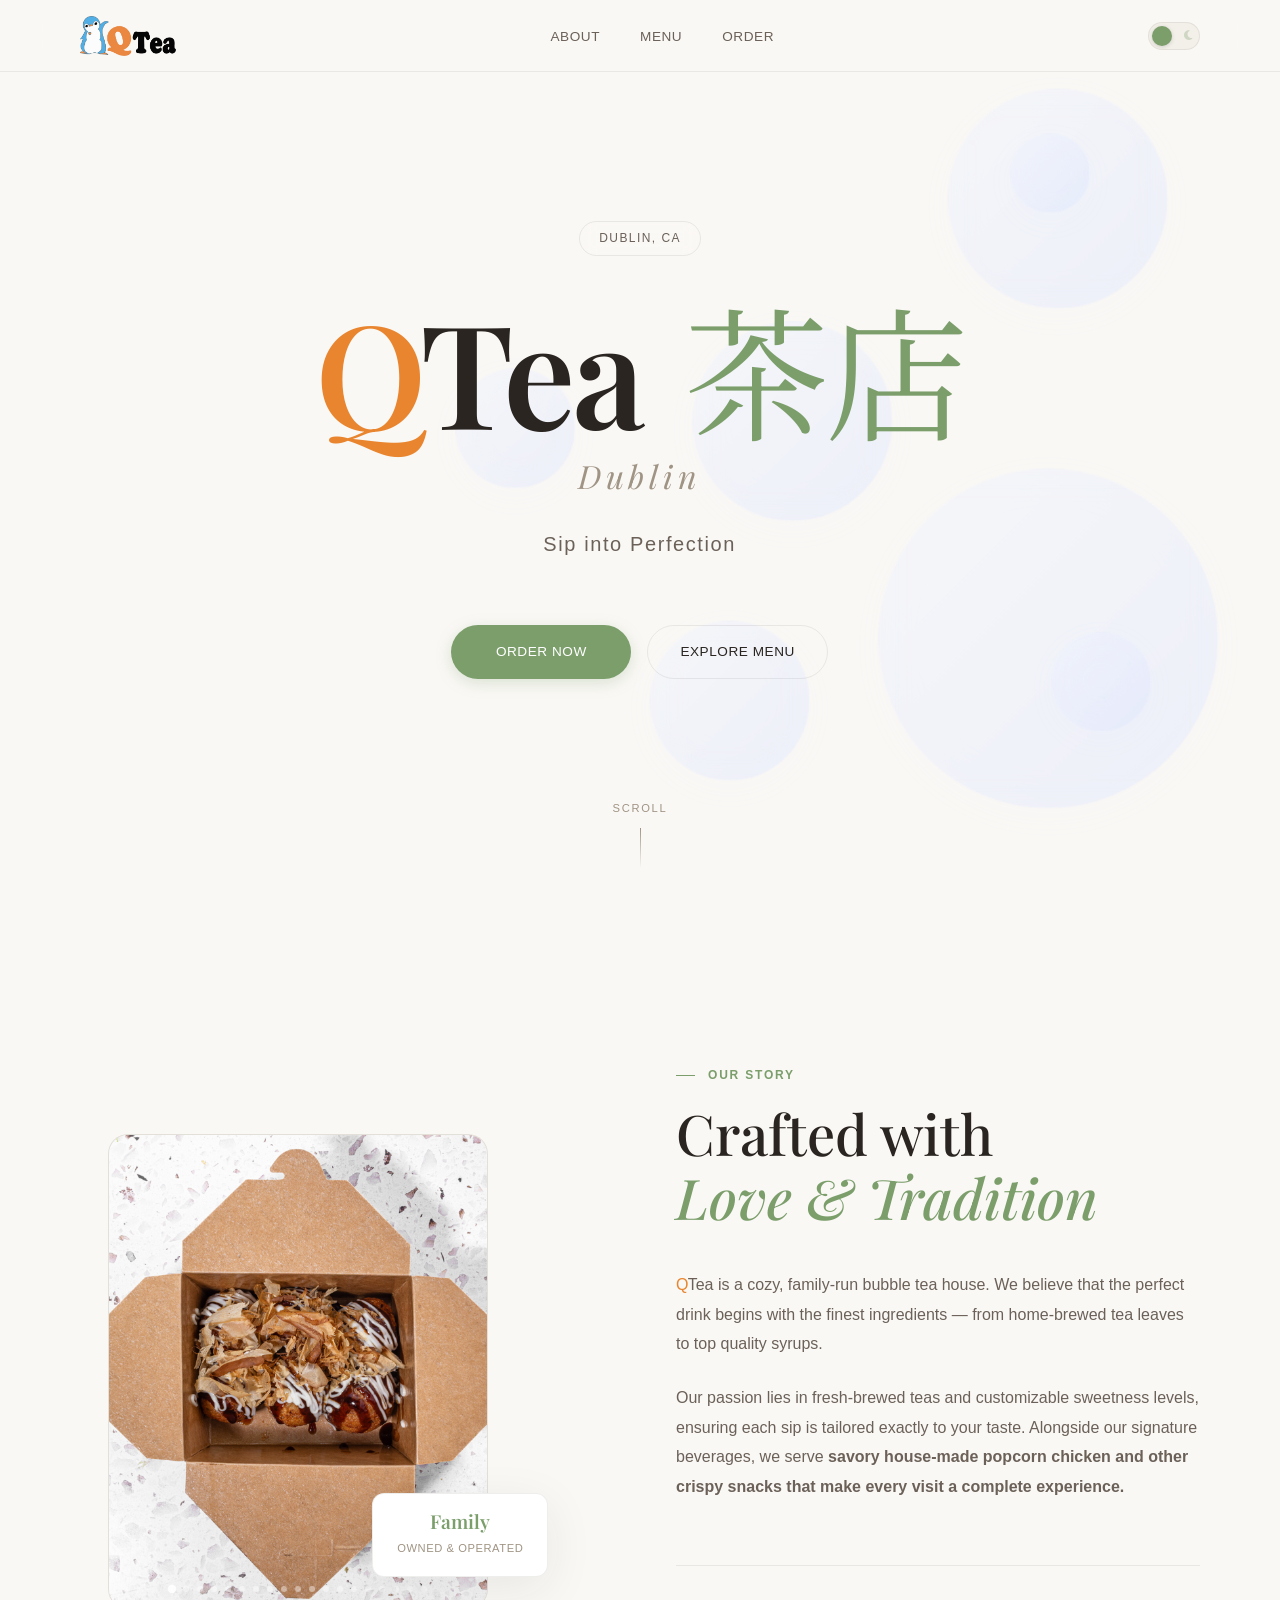
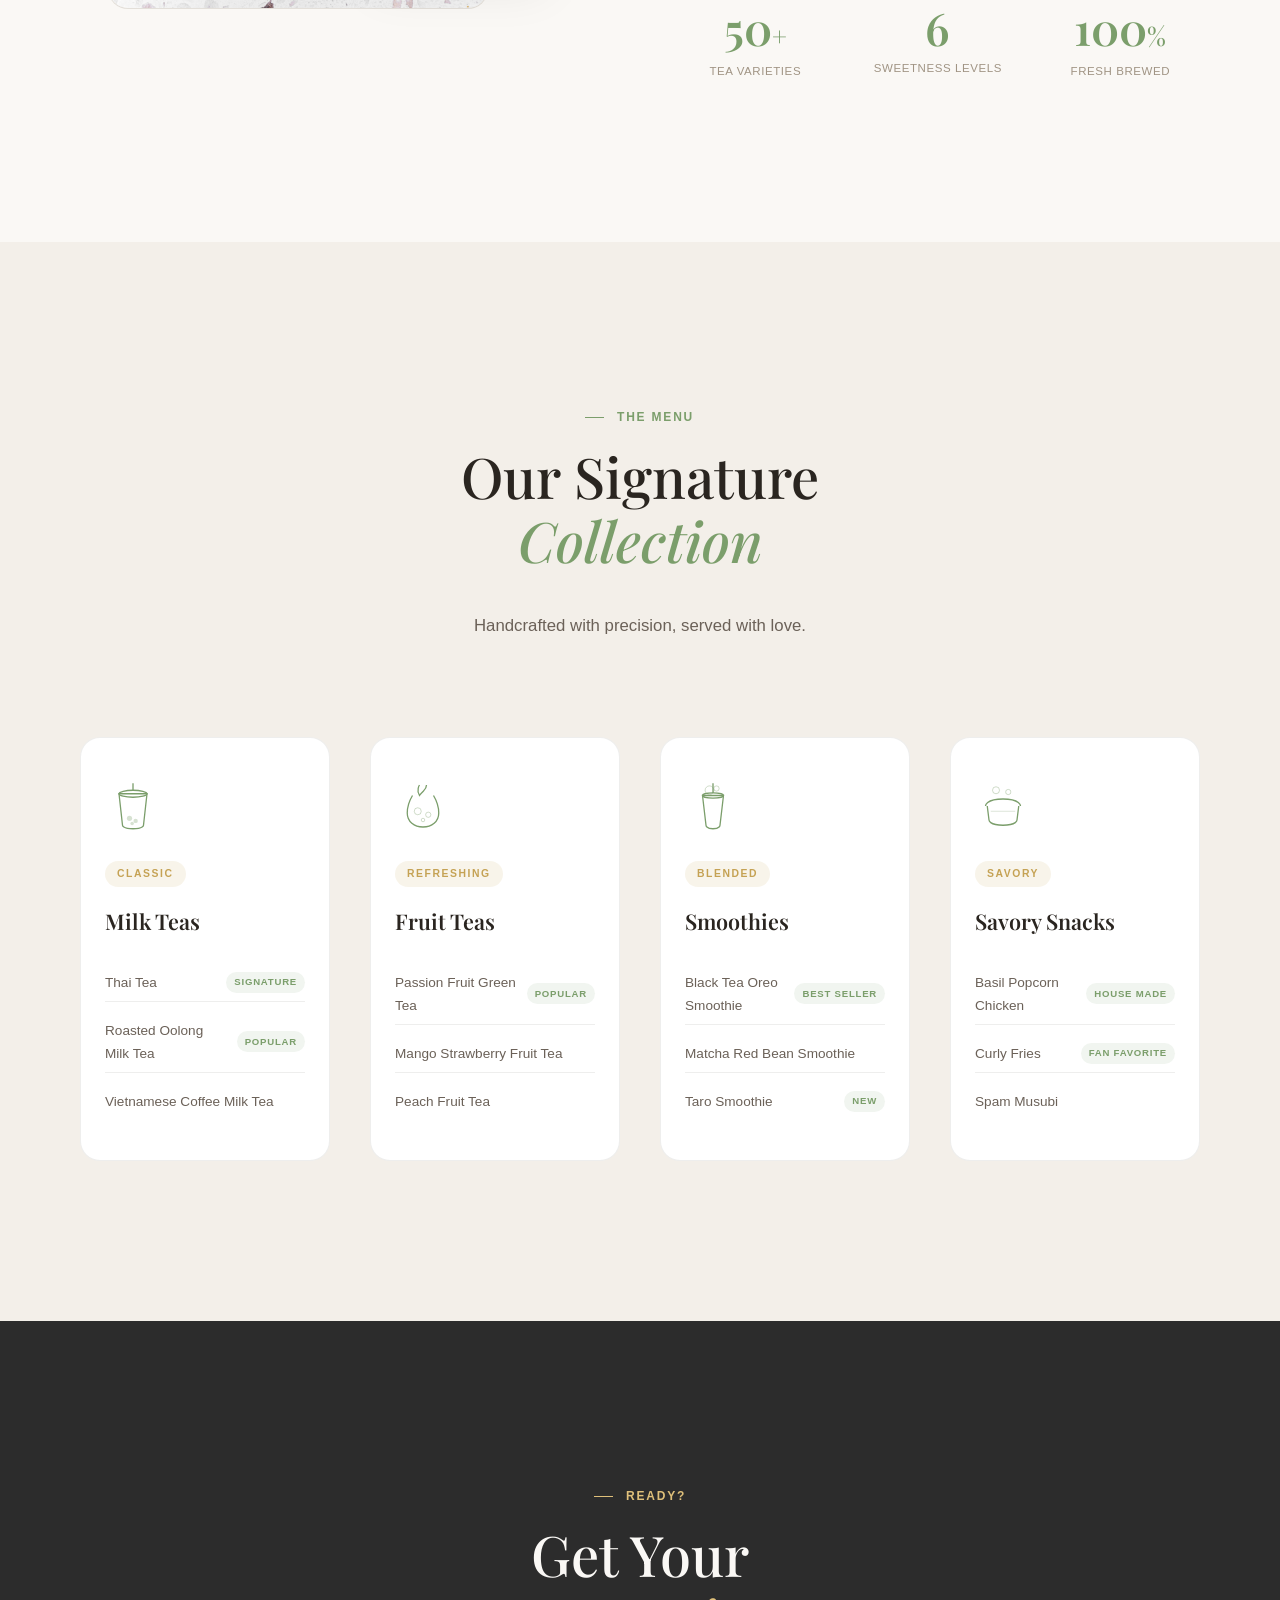
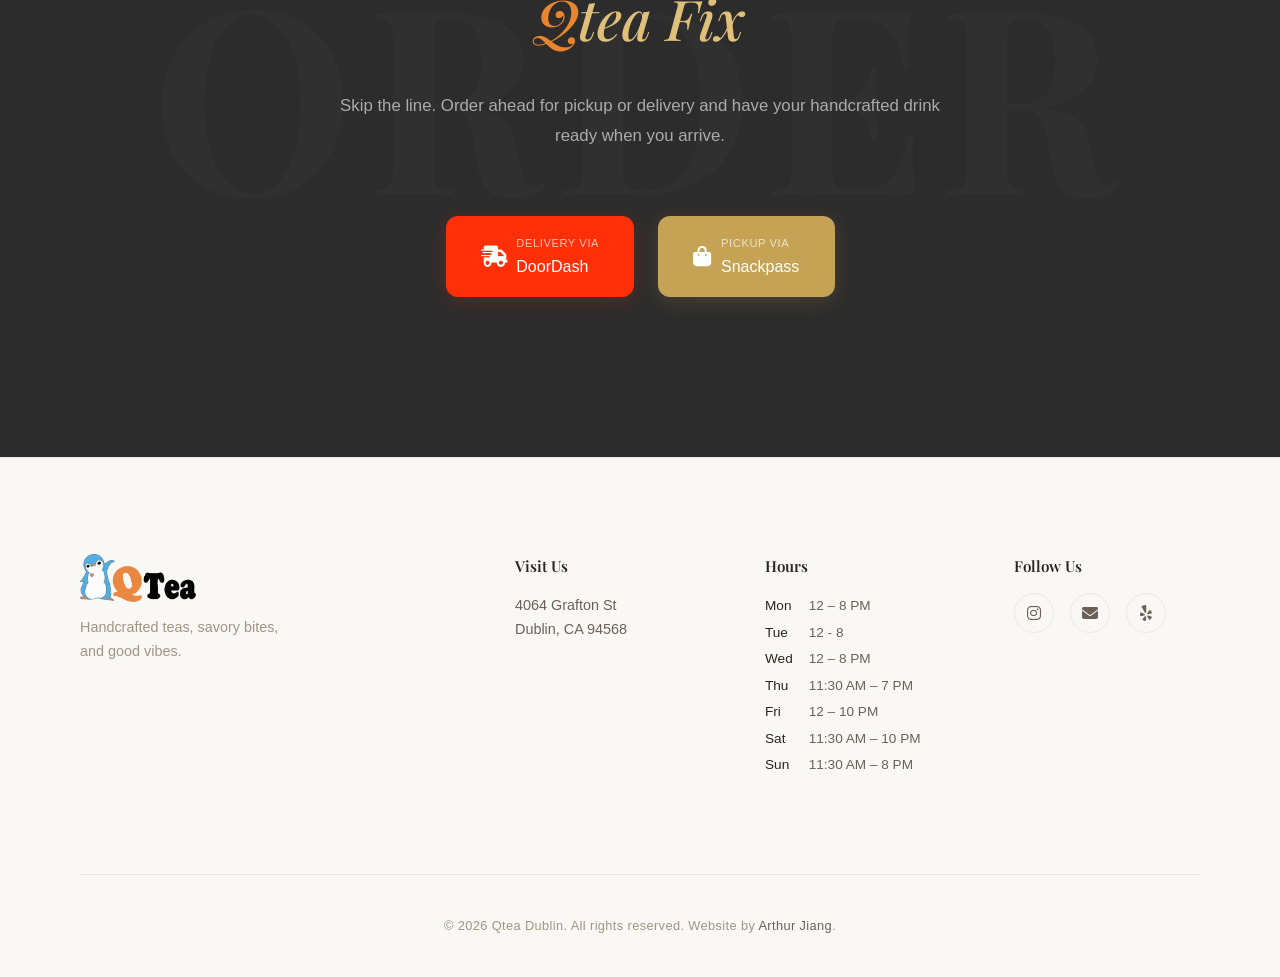
==== commit 814041c0: "Update index.html" ====
--- a/index.html
+++ b/index.html
@@ -408,7 +408,7 @@
               <span class="menu-card__item-tag">Fan Favorite</span>
             </li>
             <li>
-              <span class="menu-card__item-name">Spam Masubi</span>
+              <span class="menu-card__item-name">Spam Musubi</span>
             </li>
           </ul>
           <div class="menu-card__glow"></div>
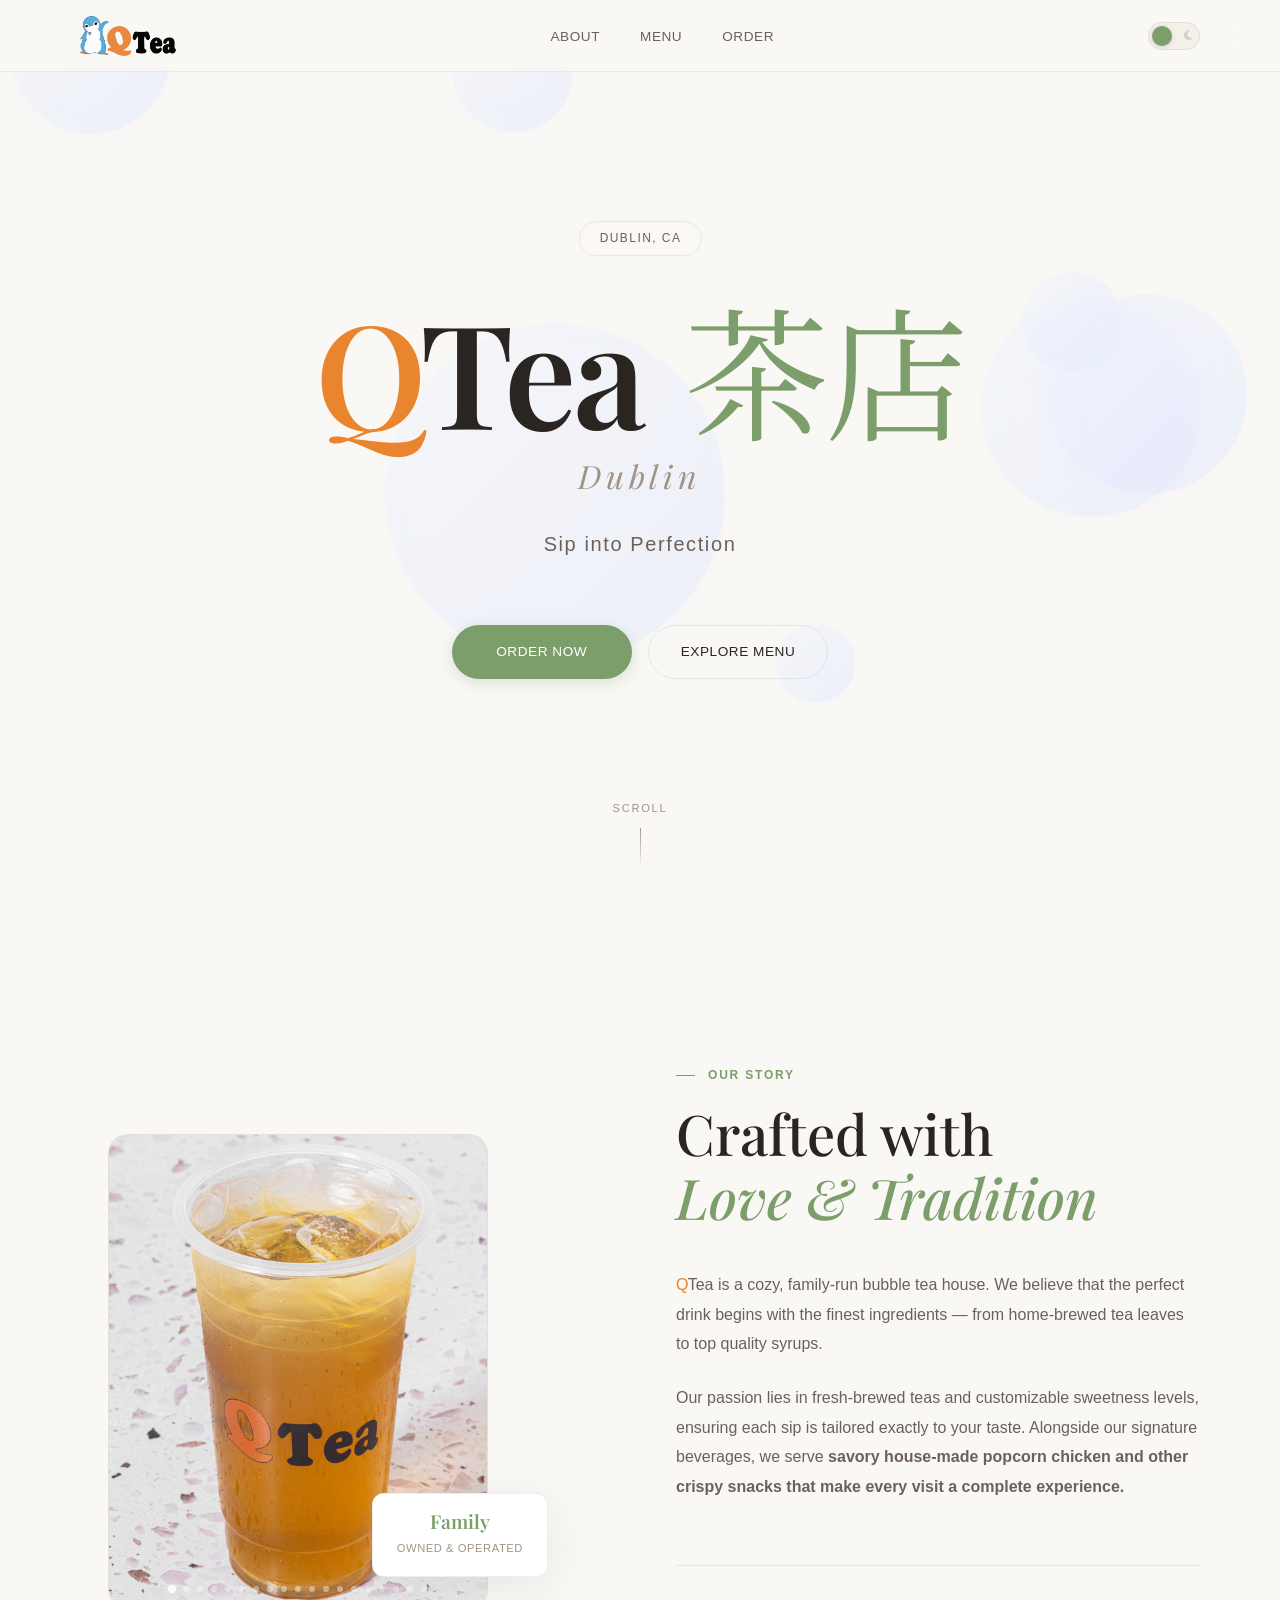
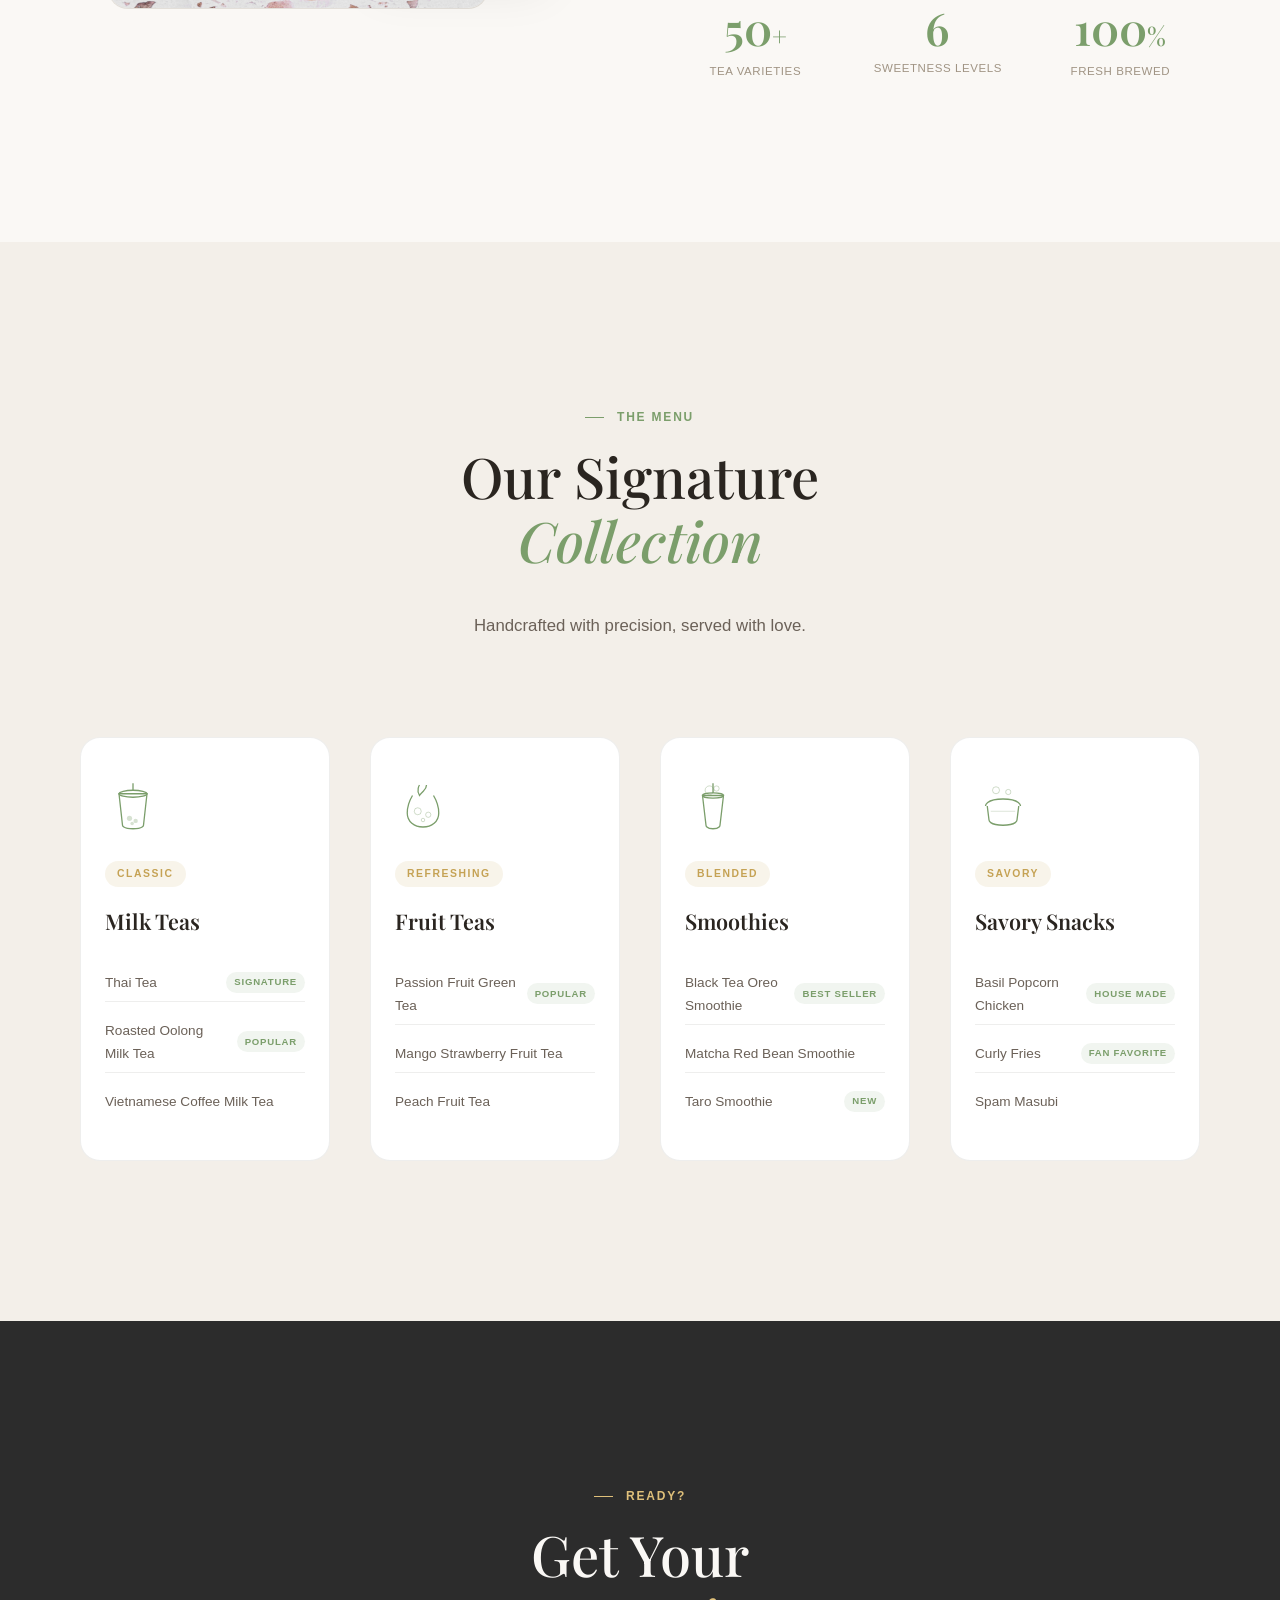
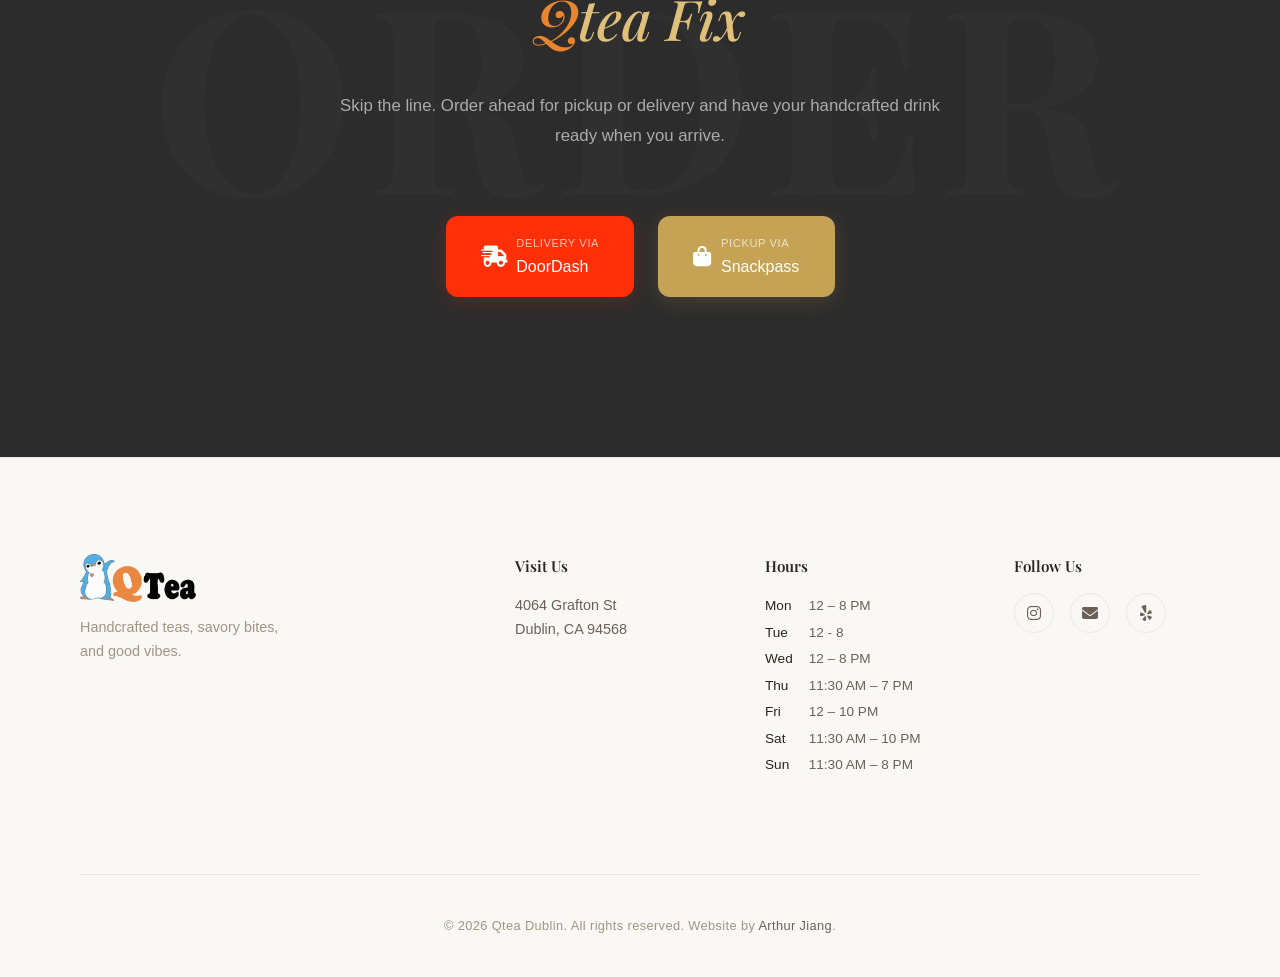
==== commit 657afa2a: "Add files via upload" ====
--- a/index.html
+++ b/index.html
@@ -39,14 +39,22 @@
   <link rel="preconnect" href="https://fonts.gstatic.com" crossorigin />
   <link rel="dns-prefetch" href="https://cdnjs.cloudflare.com" />
 
-  <!-- Google Fonts -->
-  <link href="https://fonts.googleapis.com/css2?family=Playfair+Display:ital,wght@0,400;0,500;0,600;0,700;1,400;1,500&family=SN+Pro:wght@300;400;500;600;700&family=Noto+Serif+JP:wght@400;500;600&display=swap" rel="stylesheet" />
-
-  <!-- FontAwesome -->
-  <link rel="stylesheet" href="https://cdnjs.cloudflare.com/ajax/libs/font-awesome/6.5.1/css/all.min.css" />
-
-  <!-- Stylesheet -->
+  <!-- Stylesheet (render-blocking, intentional) -->
   <link rel="stylesheet" href="styles.css" fetchpriority="high" />
+
+  <!-- Google Fonts — loaded async via media swap to avoid render-blocking -->
+  <link rel="preload" as="style" href="https://fonts.googleapis.com/css2?family=Playfair+Display:ital,wght@0,400;0,500;0,600;0,700;1,400;1,500&family=SN+Pro:wght@300;400;500;600;700&family=Noto+Serif+JP:wght@400;500;600&display=swap" />
+  <link rel="stylesheet" href="https://fonts.googleapis.com/css2?family=Playfair+Display:ital,wght@0,400;0,500;0,600;0,700;1,400;1,500&family=SN+Pro:wght@300;400;500;600;700&family=Noto+Serif+JP:wght@400;500;600&display=swap" media="print" onload="this.media='all'" />
+
+  <!-- FontAwesome — loaded async to avoid render-blocking -->
+  <link rel="preload" as="style" href="https://cdnjs.cloudflare.com/ajax/libs/font-awesome/6.5.1/css/all.min.css" />
+  <link rel="stylesheet" href="https://cdnjs.cloudflare.com/ajax/libs/font-awesome/6.5.1/css/all.min.css" media="print" onload="this.media='all'" />
+
+  <!-- Fallback for no-JS: load fonts synchronously -->
+  <noscript>
+    <link rel="stylesheet" href="https://fonts.googleapis.com/css2?family=Playfair+Display:ital,wght@0,400;0,500;0,600;0,700;1,400;1,500&family=SN+Pro:wght@300;400;500;600;700&family=Noto+Serif+JP:wght@400;500;600&display=swap" />
+    <link rel="stylesheet" href="https://cdnjs.cloudflare.com/ajax/libs/font-awesome/6.5.1/css/all.min.css" />
+  </noscript>
 
   <!-- Structured Data: LocalBusiness -->
   <script type="application/ld+json">
@@ -193,22 +201,22 @@
     </div>
 
     <div class="hero__content">
-      <div class="hero__badge reveal" data-delay="0">
+      <div class="hero__badge hero-reveal">
         <span>Dublin, CA</span>
       </div>
       <h1 class="hero__title">
-        <span class="hero__title-line reveal" data-delay="100">
+        <span class="hero__title-line hero-reveal">
           <span class="q-accent">Q</span>Tea <span class="hero__title-kanji">茶店</span>
         </span>
-        <span class="hero__title-sub reveal" data-delay="250">Dublin</span>
+        <span class="hero__title-sub hero-reveal">Dublin</span>
       </h1>
-      <p class="hero__tagline reveal" data-delay="400">Sip into Perfection</p>
-      <div class="hero__cta reveal" data-delay="550">
+      <p class="hero__tagline hero-reveal">Sip into Perfection</p>
+      <div class="hero__cta hero-reveal">
         <a href="#order" class="btn btn--primary">Order Now</a>
         <a href="#menu" class="btn btn--ghost">Explore Menu</a>
       </div>
     </div>
-    <div class="hero__scroll-indicator reveal" data-delay="800">
+    <div class="hero__scroll-indicator hero-reveal">
       <span>Scroll</span>
       <div class="hero__scroll-line"></div>
     </div>
@@ -408,7 +416,7 @@
               <span class="menu-card__item-tag">Fan Favorite</span>
             </li>
             <li>
-              <span class="menu-card__item-name">Spam Musubi</span>
+              <span class="menu-card__item-name">Spam Masubi</span>
             </li>
           </ul>
           <div class="menu-card__glow"></div>
--- a/styles.css
+++ b/styles.css
@@ -70,13 +70,13 @@
 .loader__cup-body {
   stroke-dasharray: 400;
   stroke-dashoffset: 400;
-  animation: loaderDraw 1.4s var(--ease-out) forwards;
+  animation: loaderDraw 0.5s var(--ease-out) forwards;
 }
 
 .loader__cup-rim {
   stroke-dasharray: 220;
   stroke-dashoffset: 220;
-  animation: loaderDraw 1s var(--ease-out) 0.3s forwards;
+  animation: loaderDraw 0.4s var(--ease-out) 0.1s forwards;
 }
 
 @keyframes loaderDraw {
@@ -84,7 +84,7 @@
 }
 
 .loader__tea-clip-rect {
-  animation: loaderFill 2s var(--ease-out) 0.5s forwards;
+  animation: loaderFill 0.5s var(--ease-out) 0.1s forwards;
 }
 
 @keyframes loaderFill {
@@ -95,15 +95,15 @@
 .loader__steam {
   stroke-dasharray: 40;
   stroke-dashoffset: 40;
-  animation: loaderSteam 1.2s ease-in-out 0.8s infinite alternate;
+  animation: loaderSteam 0.6s ease-in-out 0.15s infinite alternate;
 }
 
 .loader__steam--2 {
-  animation-delay: 1s;
+  animation-delay: 0.25s;
 }
 
 .loader__steam--3 {
-  animation-delay: 1.2s;
+  animation-delay: 0.35s;
 }
 
 @keyframes loaderSteam {
@@ -123,7 +123,7 @@
   color: var(--accent);
   opacity: 0;
   transform: translateY(100%);
-  animation: loaderTextUp 0.7s var(--ease-out) 0.5s forwards;
+  animation: loaderTextUp 0.35s var(--ease-out) 0.1s forwards;
   letter-spacing: 0.3em;
 }
 
@@ -1513,6 +1513,25 @@
 }
 
 
+/* ─── HERO REVEAL (visible by default for LCP, animated by JS after loader) ── */
+.hero-reveal {
+  opacity: 1;
+  transform: none;
+  transition: opacity 0.8s var(--ease-out),
+              transform 0.8s var(--ease-out);
+}
+
+.hero-reveal.hero-animate {
+  opacity: 0;
+  transform: translateY(30px);
+}
+
+.hero-reveal.hero-animate.visible {
+  opacity: 1;
+  transform: translate(0);
+}
+
+
 /* ─── SCROLL REVEAL ANIMATIONS ──────────────────────────── */
 .reveal,
 .reveal-left,
@@ -1619,7 +1638,8 @@
     transition-duration: 0.01ms !important;
   }
 
-  .reveal, .reveal-left, .reveal-up {
+  .reveal, .reveal-left, .reveal-up,
+  .hero-reveal, .hero-reveal.hero-animate {
     opacity: 1;
     transform: none;
   }
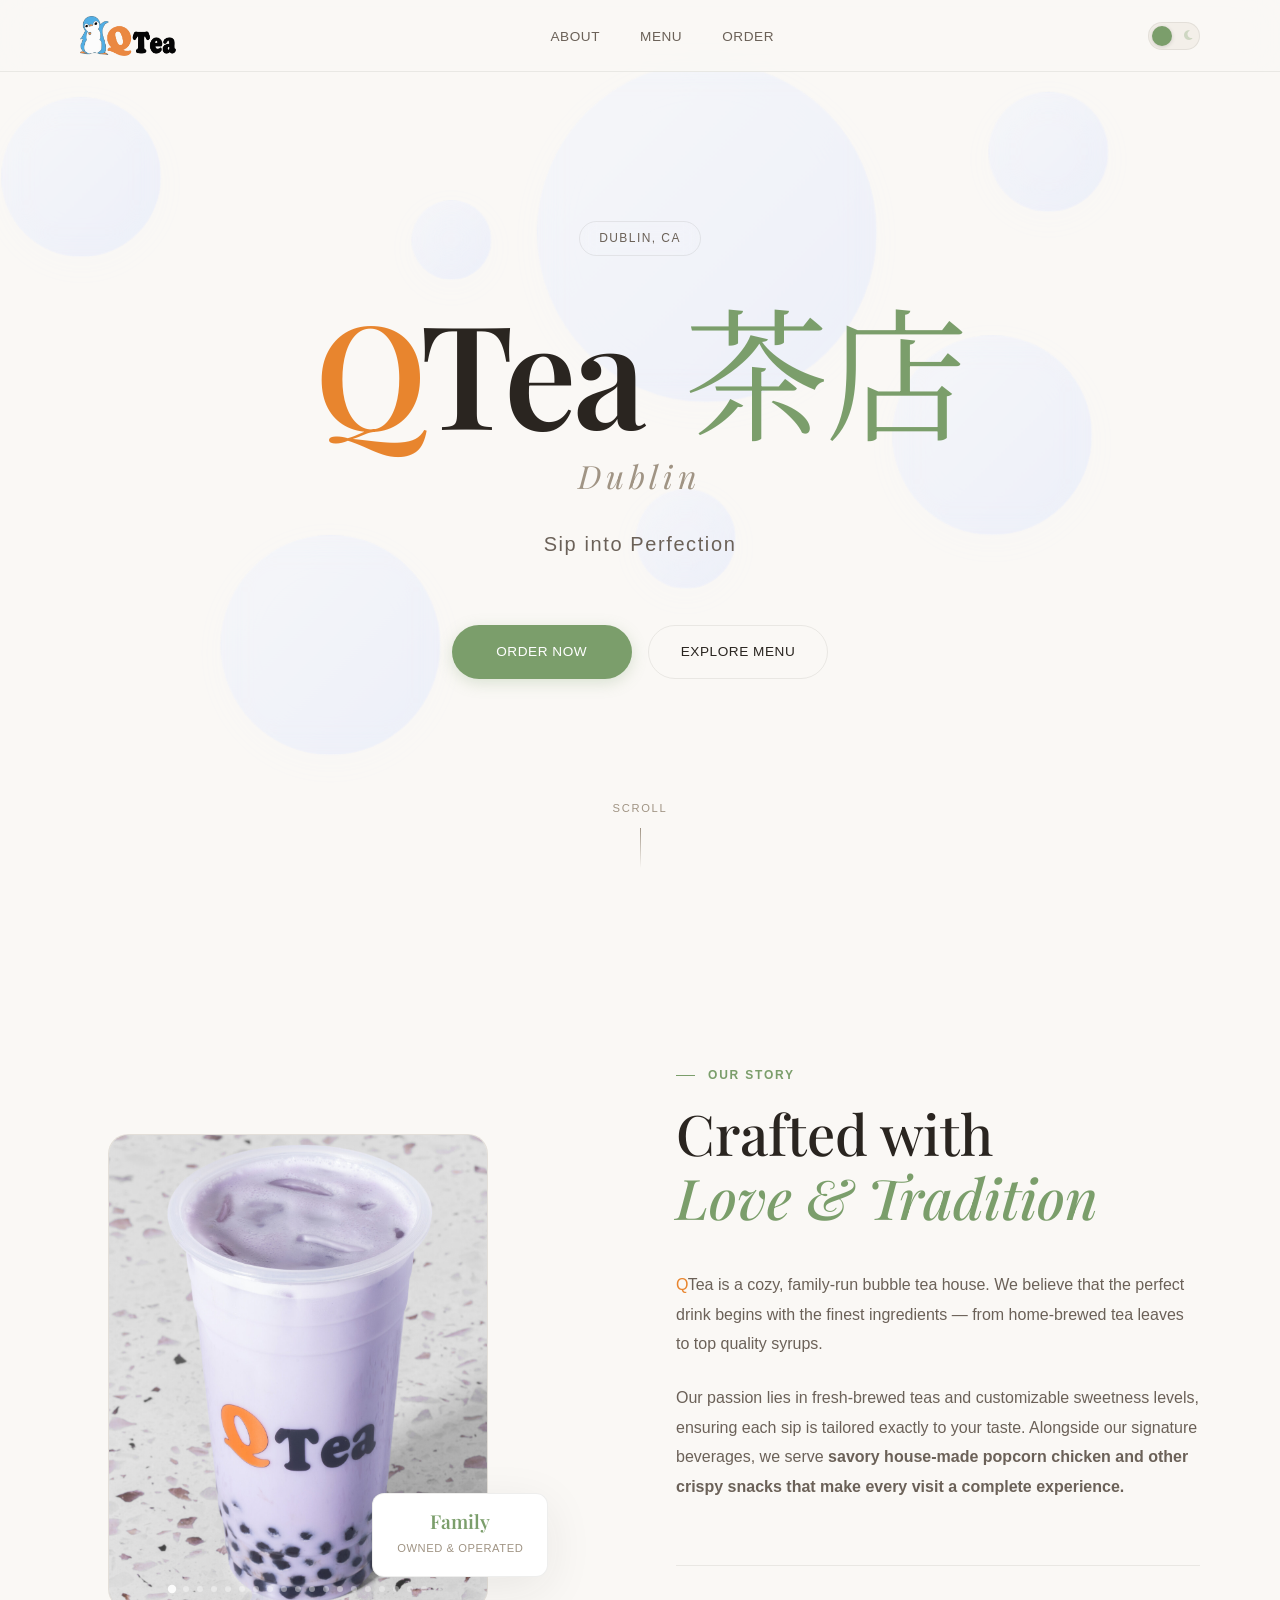
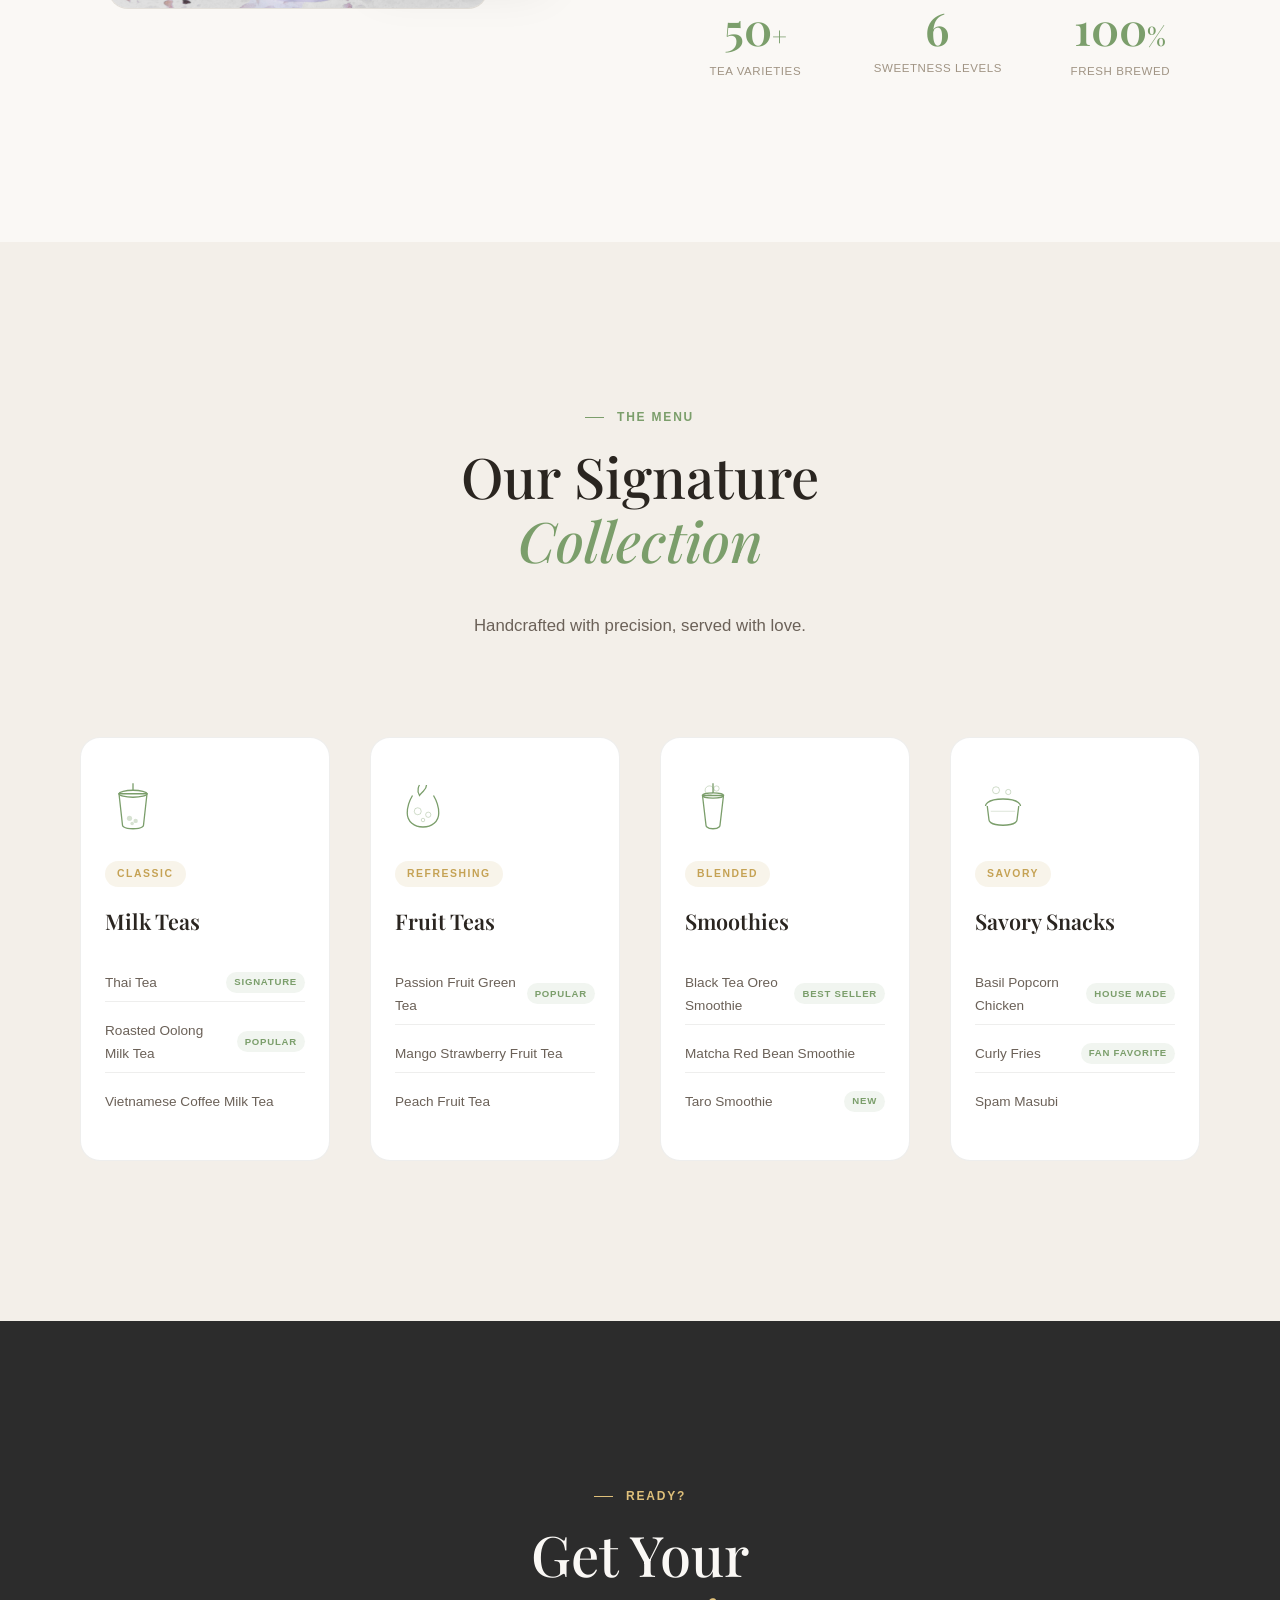
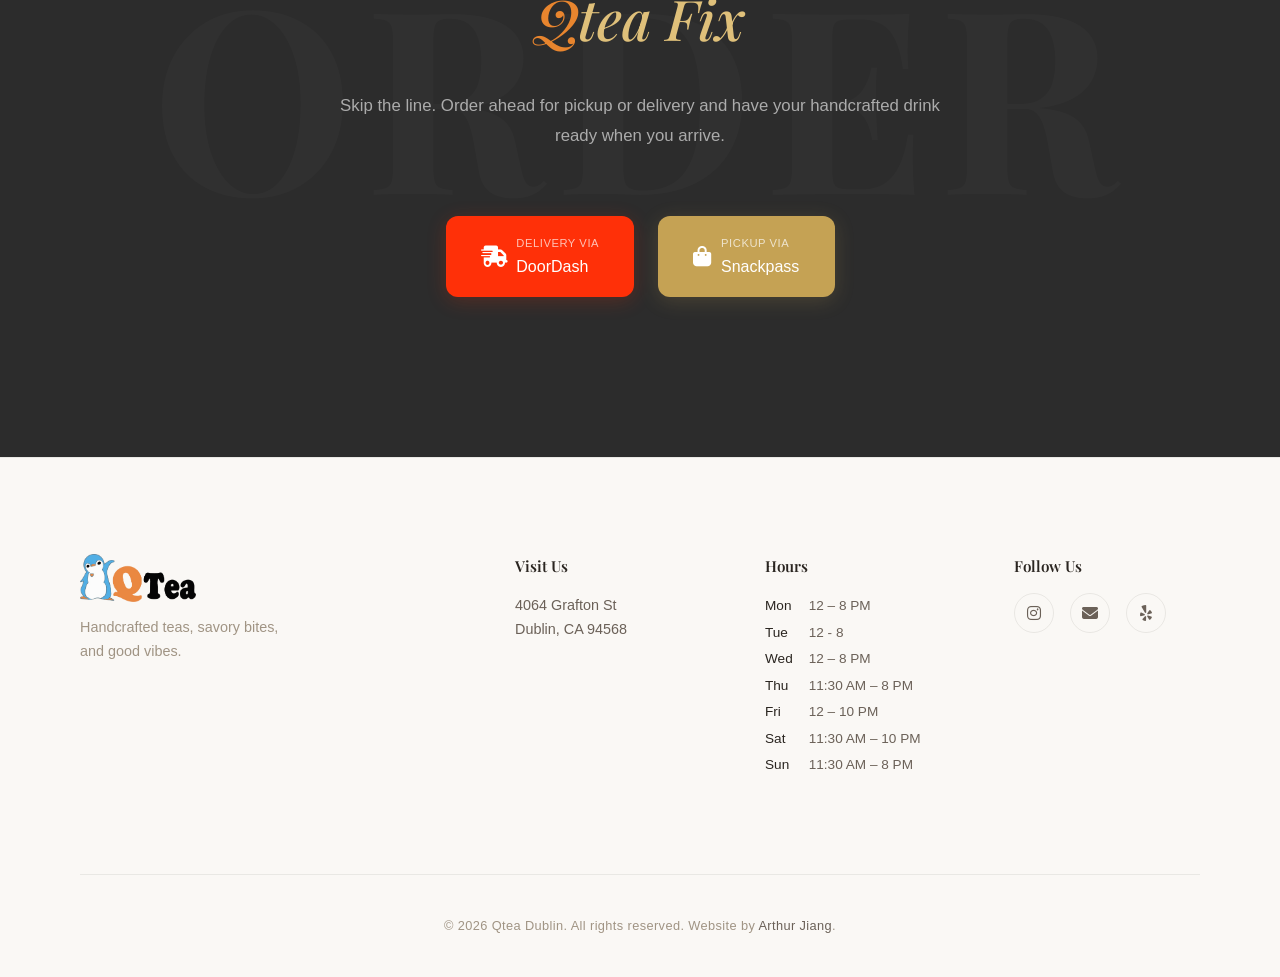
==== commit 9a562647: "Update index.html" ====
--- a/index.html
+++ b/index.html
@@ -489,7 +489,7 @@
             <tr><td>Mon</td><td>12 – 8 PM</td></tr>
             <tr><td>Tue</td><td>12 - 8</td></tr>
             <tr><td>Wed</td><td>12 – 8 PM</td></tr>
-            <tr><td>Thu</td><td>11:30 AM – 7 PM</td></tr>
+            <tr><td>Thu</td><td>11:30 AM – 8 PM</td></tr>
             <tr><td>Fri</td><td>12 – 10 PM</td></tr>
             <tr><td>Sat</td><td>11:30 AM – 10 PM</td></tr>
             <tr><td>Sun</td><td>11:30 AM – 8 PM</td></tr>
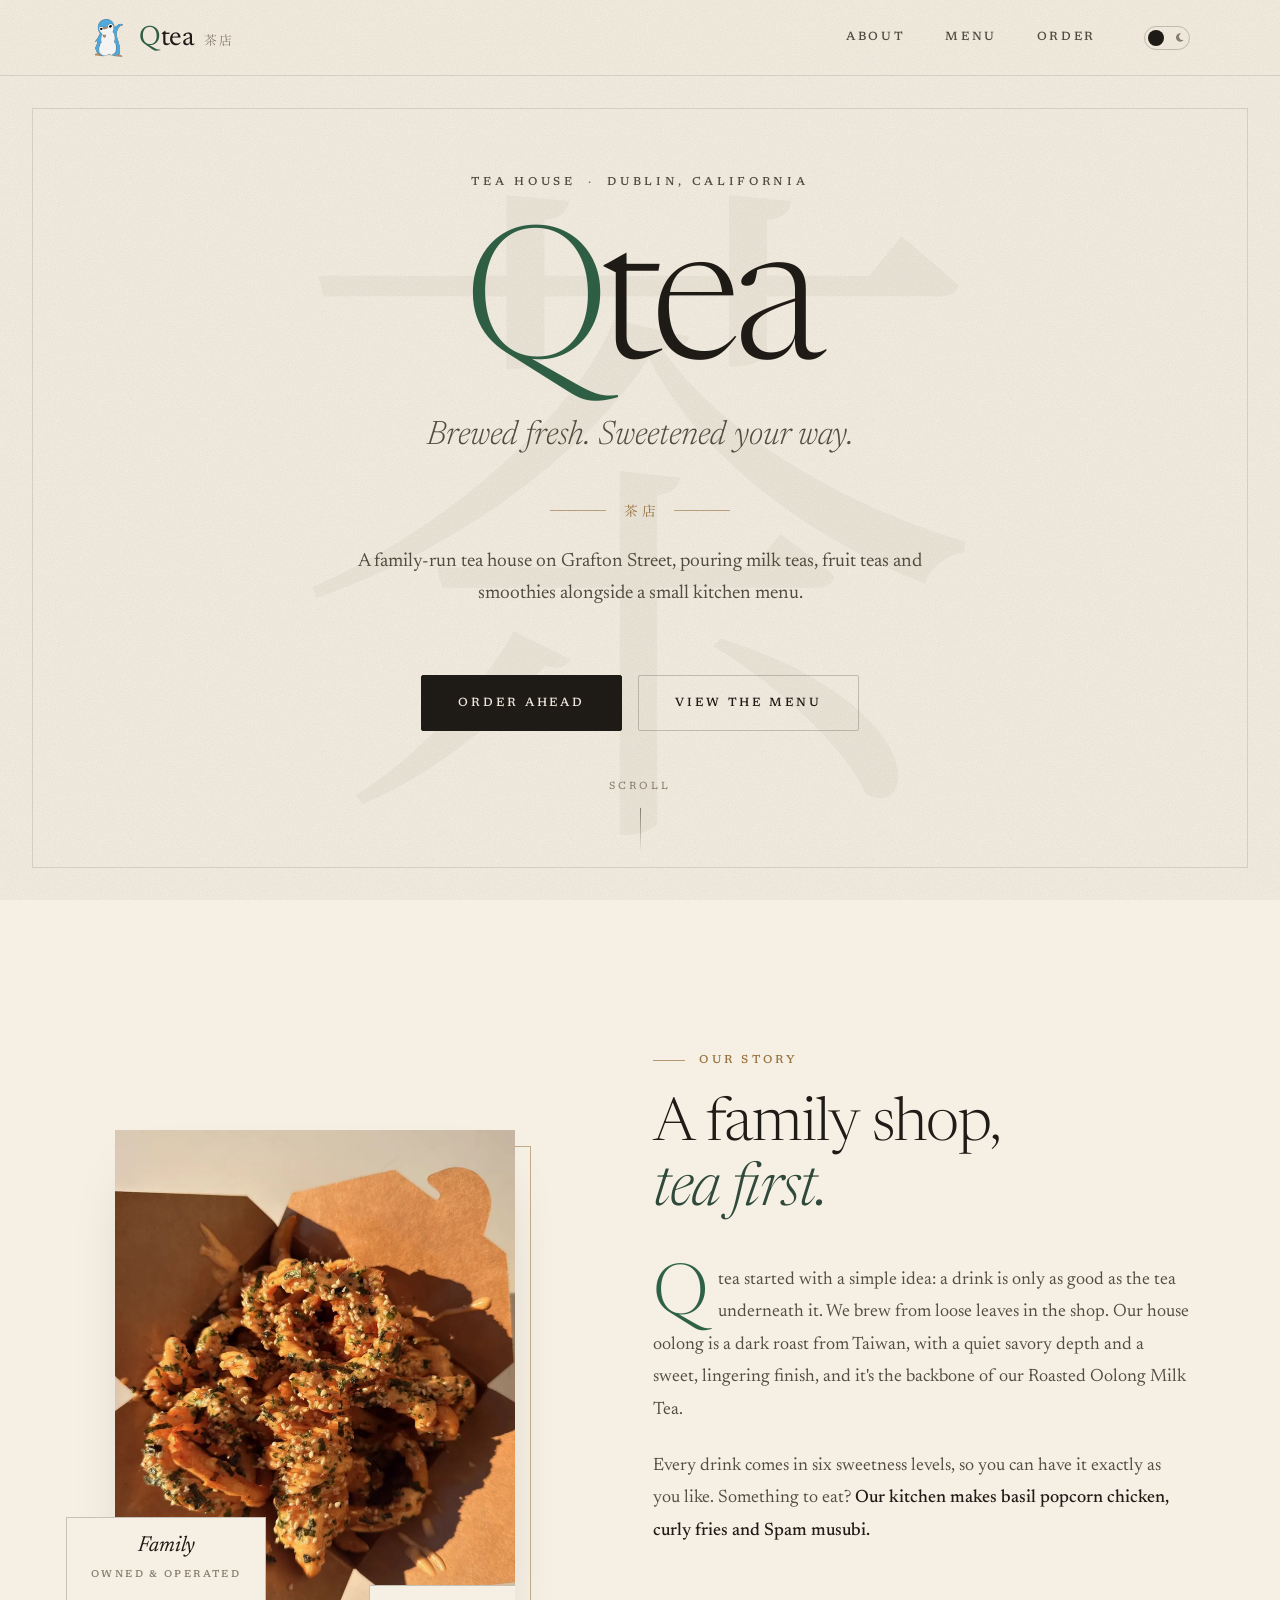
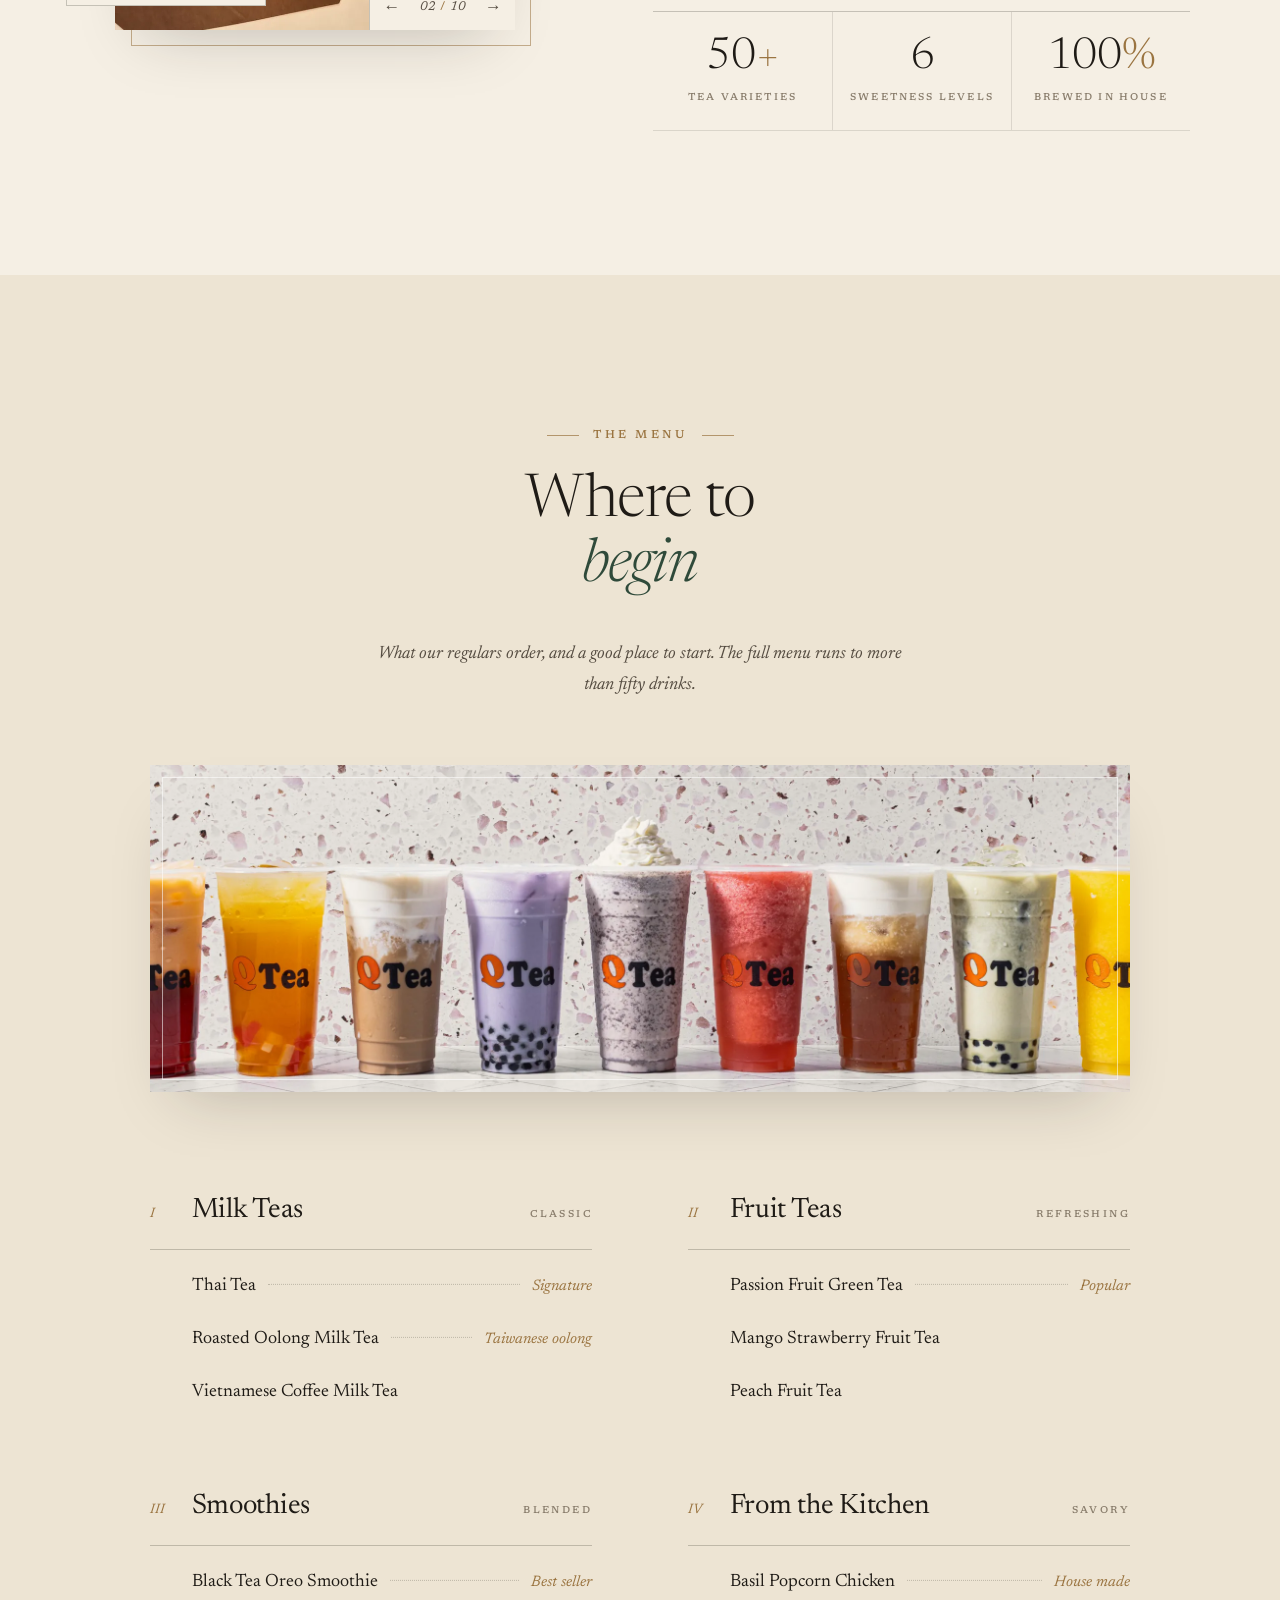
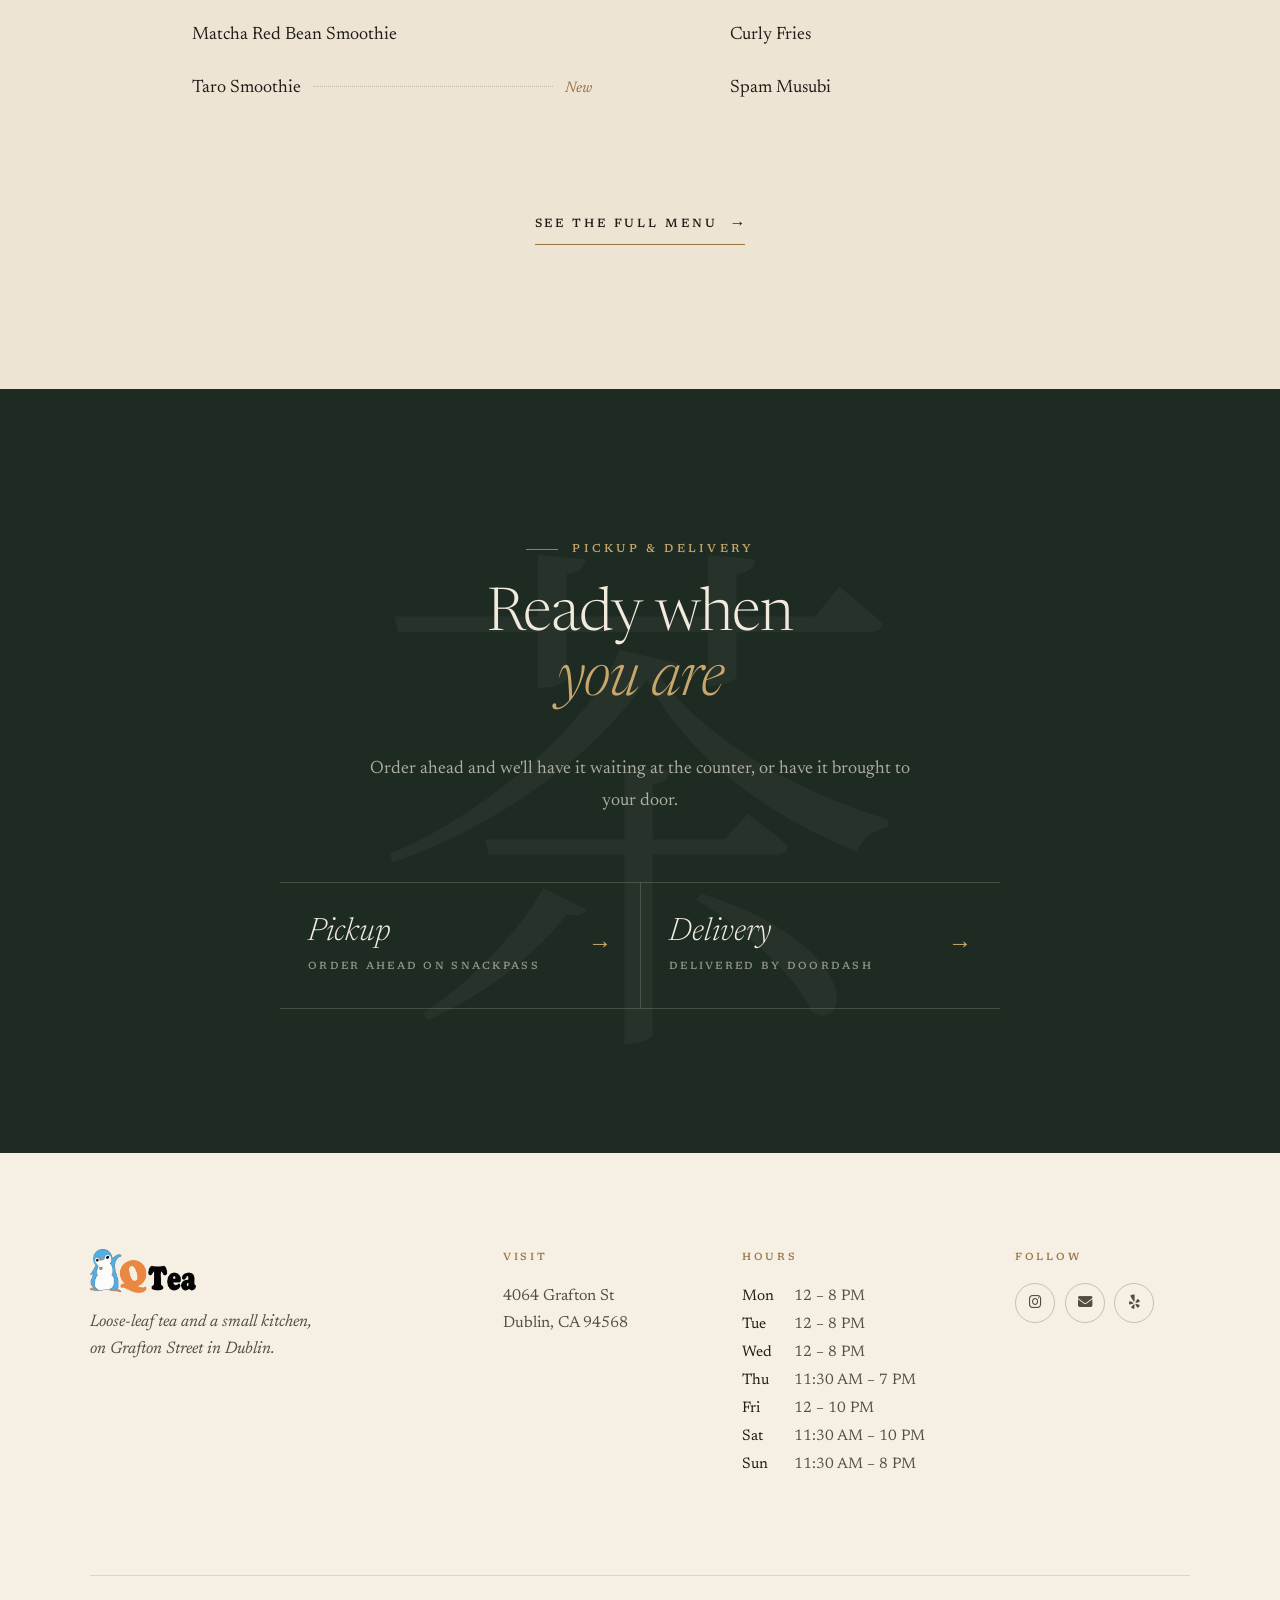
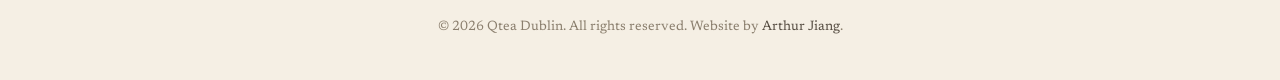
==== commit 3b138c60: "Add files via upload" ====
--- a/index.html
+++ b/index.html
@@ -3,27 +3,38 @@
 <head>
   <meta charset="UTF-8" />
   <meta name="viewport" content="width=device-width, initial-scale=1.0" />
-  <title>Qtea Dublin — Handcrafted Boba & Tea House</title>
-  <meta name="description" content="Qtea is a cozy, family-run bubble tea house in Dublin, CA specializing in fresh-brewed teas, savory onigiri, and crispy snacks." />
+  <title>Qtea — Tea House in Dublin, California</title>
+  <meta name="description" content="Qtea is a family-run tea house on Grafton Street in Dublin, California, serving fresh-brewed milk teas, fruit teas and smoothies at six sweetness levels, plus house-made popcorn chicken." />
   <link rel="canonical" href="https://qteadublin.xyz/" />
 
   <!-- Open Graph -->
   <meta property="og:type" content="website" />
   <meta property="og:site_name" content="Qtea Dublin" />
-  <meta property="og:title" content="Qtea Dublin — Handcrafted Boba & Tea House" />
-  <meta property="og:description" content="Cozy, family-run bubble tea house in Dublin, CA. Fresh-brewed teas, savory snacks, and customizable sweetness levels." />
+  <meta property="og:title" content="Qtea — Tea House in Dublin, California" />
+  <meta property="og:description" content="A family-run tea house in Dublin, California. Fresh-brewed boba, fruit teas and house-made popcorn chicken." />
   <meta property="og:url" content="https://qteadublin.xyz/" />
   <meta property="og:image" content="https://qteadublin.xyz/branding/favicon-square.png" />
   <meta property="og:locale" content="en_US" />
 
   <!-- Twitter Card -->
   <meta name="twitter:card" content="summary_large_image" />
-  <meta name="twitter:title" content="Qtea Dublin — Handcrafted Boba & Tea House" />
-  <meta name="twitter:description" content="Cozy, family-run bubble tea house in Dublin, CA. Fresh-brewed teas, savory snacks, and customizable sweetness levels." />
+  <meta name="twitter:title" content="Qtea — Tea House in Dublin, California" />
+  <meta name="twitter:description" content="A family-run tea house in Dublin, California. Fresh-brewed boba, fruit teas and house-made popcorn chicken." />
   <meta name="twitter:image" content="https://qteadublin.xyz/branding/favicon-square.png" />
 
+  <!-- Apply saved/system theme before first paint so the intro never flashes the wrong colours -->
+  <script>
+    try {
+      var t = localStorage.getItem('qtea-theme') ||
+        (matchMedia('(prefers-color-scheme: dark)').matches ? 'dark' : 'light');
+      document.documentElement.setAttribute('data-theme', t);
+    } catch (e) {}
+  </script>
+  <noscript><style>.loader { display: none; }</style></noscript>
+
   <!-- Theme & Icons -->
-  <meta name="theme-color" content="#7b9e6b" />
+  <meta name="theme-color" content="#f5efe4" media="(prefers-color-scheme: light)" />
+  <meta name="theme-color" content="#12110f" media="(prefers-color-scheme: dark)" />
   <link rel="icon" type="image/png" href="branding/favicon-square.png" />
   <link rel="apple-touch-icon" href="branding/favicon-square.png" />
   <link rel="manifest" href="manifest.json" />
@@ -43,8 +54,8 @@
   <link rel="stylesheet" href="styles.css" fetchpriority="high" />
 
   <!-- Google Fonts — loaded async via media swap to avoid render-blocking -->
-  <link rel="preload" as="style" href="https://fonts.googleapis.com/css2?family=Playfair+Display:ital,wght@0,400;0,500;0,600;0,700;1,400;1,500&family=SN+Pro:wght@300;400;500;600;700&family=Noto+Serif+JP:wght@400;500;600&display=swap" />
-  <link rel="stylesheet" href="https://fonts.googleapis.com/css2?family=Playfair+Display:ital,wght@0,400;0,500;0,600;0,700;1,400;1,500&family=SN+Pro:wght@300;400;500;600;700&family=Noto+Serif+JP:wght@400;500;600&display=swap" media="print" onload="this.media='all'" />
+  <link rel="preload" as="style" href="https://fonts.googleapis.com/css2?family=Newsreader:ital,opsz,wght@0,6..72,200..700;1,6..72,200..700&family=Noto+Serif+JP:wght@300;400;500&display=swap" />
+  <link rel="stylesheet" href="https://fonts.googleapis.com/css2?family=Newsreader:ital,opsz,wght@0,6..72,200..700;1,6..72,200..700&family=Noto+Serif+JP:wght@300;400;500&display=swap" media="print" onload="this.media='all'" />
 
   <!-- FontAwesome — loaded async to avoid render-blocking -->
   <link rel="preload" as="style" href="https://cdnjs.cloudflare.com/ajax/libs/font-awesome/6.5.1/css/all.min.css" />
@@ -52,7 +63,7 @@
 
   <!-- Fallback for no-JS: load fonts synchronously -->
   <noscript>
-    <link rel="stylesheet" href="https://fonts.googleapis.com/css2?family=Playfair+Display:ital,wght@0,400;0,500;0,600;0,700;1,400;1,500&family=SN+Pro:wght@300;400;500;600;700&family=Noto+Serif+JP:wght@400;500;600&display=swap" />
+    <link rel="stylesheet" href="https://fonts.googleapis.com/css2?family=Newsreader:ital,opsz,wght@0,6..72,200..700;1,6..72,200..700&family=Noto+Serif+JP:wght@300;400;500&display=swap" />
     <link rel="stylesheet" href="https://cdnjs.cloudflare.com/ajax/libs/font-awesome/6.5.1/css/all.min.css" />
   </noscript>
 
@@ -65,7 +76,7 @@
     "image": "https://qteadublin.xyz/branding/favicon-square.png",
     "url": "https://qteadublin.xyz",
     "@id": "https://qteadublin.xyz/#restaurant",
-    "description": "Cozy, family-run bubble tea house in Dublin, CA specializing in fresh-brewed teas, savory snacks, and customizable sweetness levels.",
+    "description": "Qtea is a family-run tea house on Grafton Street in Dublin, California, serving fresh-brewed milk teas, fruit teas and smoothies at six sweetness levels, plus house-made popcorn chicken.",
     "servesCuisine": ["Bubble Tea", "Boba", "Japanese Snacks"],
     "priceRange": "$",
     "address": {
@@ -83,11 +94,12 @@
     },
     "hasMap": "https://maps.app.goo.gl/HUZbn8xssgVRDX637",
     "openingHoursSpecification": [
-      { "@type": "OpeningHoursSpecification", "dayOfWeek": "Monday", "opens": "12:00", "closes": "19:00" },
-      { "@type": "OpeningHoursSpecification", "dayOfWeek": "Wednesday", "opens": "12:00", "closes": "19:00" },
+      { "@type": "OpeningHoursSpecification", "dayOfWeek": "Monday", "opens": "12:00", "closes": "20:00" },
+      { "@type": "OpeningHoursSpecification", "dayOfWeek": "Tuesday", "opens": "12:00", "closes": "20:00" },
+      { "@type": "OpeningHoursSpecification", "dayOfWeek": "Wednesday", "opens": "12:00", "closes": "20:00" },
       { "@type": "OpeningHoursSpecification", "dayOfWeek": "Thursday", "opens": "11:30", "closes": "19:00" },
-      { "@type": "OpeningHoursSpecification", "dayOfWeek": "Friday", "opens": "12:00", "closes": "20:00" },
-      { "@type": "OpeningHoursSpecification", "dayOfWeek": "Saturday", "opens": "11:30", "closes": "20:00" },
+      { "@type": "OpeningHoursSpecification", "dayOfWeek": "Friday", "opens": "12:00", "closes": "22:00" },
+      { "@type": "OpeningHoursSpecification", "dayOfWeek": "Saturday", "opens": "11:30", "closes": "22:00" },
       { "@type": "OpeningHoursSpecification", "dayOfWeek": "Sunday", "opens": "11:30", "closes": "20:00" }
     ],
     "sameAs": [
@@ -103,10 +115,10 @@
   <!-- SEO: noscript fallback for crawlers and users without JS -->
   <noscript>
     <div style="max-width:700px;margin:2rem auto;padding:2rem;font-family:sans-serif;">
-      <h1>Qtea Dublin — Handcrafted Boba & Tea House</h1>
-      <p>Qtea is a cozy, family-run bubble tea house in Dublin, CA specializing in fresh-brewed teas, savory snacks, and customizable sweetness levels.</p>
+      <h1>Qtea — Tea House in Dublin, California</h1>
+      <p>Qtea is a family-run tea house on Grafton Street in Dublin, California, serving fresh-brewed milk teas, fruit teas and smoothies at six sweetness levels, plus house-made popcorn chicken.</p>
       <p><strong>Address:</strong> 4064 Grafton St, Dublin, CA 94568</p>
-      <p><strong>Hours:</strong> Mon 12–7 PM | Tue Closed | Wed 12–7 PM | Thu 11:30 AM–7 PM | Fri 12–8 PM | Sat–Sun 11:30 AM–8 PM</p>
+      <p><strong>Hours:</strong> Mon–Wed 12–8 PM | Thu 11:30 AM–7 PM | Fri 12–10 PM | Sat 11:30 AM–10 PM | Sun 11:30 AM–8 PM</p>
       <p><a href="https://order.online/store/33225873">Order Delivery (DoorDash)</a> | <a href="https://order.snackpass.co/QTea-(4064-Grafton-St-Dublin)-689d4f91b94b48f79d3e741f">Order Pickup (Snackpass)</a></p>
       <p><a href="https://www.instagram.com/qtea.dublin/">Instagram</a> | <a href="https://www.yelp.com/biz/qtea-dublin-10">Yelp</a></p>
     </div>
@@ -115,29 +127,14 @@
   <!-- ═══════════════════════════════════════════════ -->
   <!-- LOADING SCREEN                                  -->
   <!-- ═══════════════════════════════════════════════ -->
-  <div class="loader" id="loader">
+  <div class="loader" id="loader" aria-hidden="true">
     <div class="loader__content">
-      <div class="loader__cup">
-        <svg viewBox="0 0 120 160" fill="none" xmlns="http://www.w3.org/2000/svg">
-          <path class="loader__cup-body" d="M25 40H95L88 140C88 140 88 150 60 150C32 150 32 140 32 140L25 40Z" stroke="currentColor" stroke-width="1.5" fill="none"/>
-          <ellipse class="loader__cup-rim" cx="60" cy="40" rx="35" ry="8" stroke="currentColor" stroke-width="1.5" fill="none"/>
-          <path class="loader__steam loader__steam--1" d="M45 30C45 22 50 22 50 14C50 6 45 6 45 0" stroke="currentColor" stroke-width="1.2" opacity="0.4" fill="none" stroke-linecap="round"/>
-          <path class="loader__steam loader__steam--2" d="M60 28C60 20 65 20 65 12C65 4 60 4 60 0" stroke="currentColor" stroke-width="1.2" opacity="0.4" fill="none" stroke-linecap="round"/>
-          <path class="loader__steam loader__steam--3" d="M75 30C75 22 80 22 80 14C80 6 75 6 75 0" stroke="currentColor" stroke-width="1.2" opacity="0.4" fill="none" stroke-linecap="round"/>
-          <defs>
-            <clipPath id="teaClip">
-              <rect class="loader__tea-clip-rect" x="0" y="160" width="120" height="120"/>
-            </clipPath>
-          </defs>
-          <path clip-path="url(#teaClip)" d="M27 45H93L88 140C88 140 88 148 60 148C32 148 32 140 32 140L27 45Z" fill="currentColor" opacity="0.15"/>
-        </svg>
-      </div>
-      <div class="loader__text">
-        <span class="loader__kanji">茶</span>
-      </div>
-      <div class="loader__bar-track">
-        <div class="loader__bar-fill" id="loaderBar"></div>
-      </div>
+      <p class="loader__eyebrow">Tea House <span>·</span> Dublin</p>
+      <div class="loader__mark">
+        <span class="loader__char q-accent" style="--i:0">Q</span><span class="loader__char" style="--i:1">t</span><span class="loader__char" style="--i:2">e</span><span class="loader__char" style="--i:3">a</span>
+      </div>
+      <span class="loader__rule"></span>
+      <span class="loader__kanji">茶店</span>
     </div>
   </div>
 
@@ -146,9 +143,12 @@
   <!-- ═══════════════════════════════════════════════ -->
   <nav class="nav" id="nav">
     <div class="nav__inner">
-      <a href="#hero" class="nav__logo">
-        <img src="branding/qtea.png" alt="Qtea" class="nav__logo-img logo--light" />
-        <img src="branding/qtea-dark.png" alt="Qtea" class="nav__logo-img logo--dark" />
+      <a href="#hero" class="nav__logo" aria-label="Qtea — back to top">
+        <img src="branding/favicon-square.png" alt="" class="nav__mark" width="38" height="38" />
+        <span class="nav__type">
+          <span class="nav__wordmark"><span class="q-accent">Q</span>tea</span>
+          <span class="nav__kanji" aria-hidden="true">茶店</span>
+        </span>
       </a>
 
       <ul class="nav__links">
@@ -189,31 +189,26 @@
   <!-- HERO                                            -->
   <!-- ═══════════════════════════════════════════════ -->
   <section class="hero" id="hero">
-    <div class="hero__parallax-bg" id="heroBg">
-      <!-- Frosted glass circles -->
-      <div class="hero__orb hero__orb--1"></div>
-      <div class="hero__orb hero__orb--2"></div>
-      <div class="hero__orb hero__orb--3"></div>
-      <div class="hero__orb hero__orb--4"></div>
-      <div class="hero__orb hero__orb--5"></div>
-      <div class="hero__orb hero__orb--6"></div>
-      <div class="hero__orb hero__orb--7"></div>
+    <div class="hero__parallax-bg" id="heroBg" aria-hidden="true">
+      <span class="hero__watermark">茶</span>
     </div>
 
     <div class="hero__content">
-      <div class="hero__badge hero-reveal">
-        <span>Dublin, CA</span>
-      </div>
+      <p class="hero__eyebrow hero-reveal">Tea House <span class="hero__sep">·</span> Dublin, California</p>
       <h1 class="hero__title">
-        <span class="hero__title-line hero-reveal">
-          <span class="q-accent">Q</span>Tea <span class="hero__title-kanji">茶店</span>
-        </span>
-        <span class="hero__title-sub hero-reveal">Dublin</span>
+        <span class="hero__title-line hero-reveal"><span class="q-accent">Q</span>tea</span>
+        <span class="hero__title-sub hero-reveal">Brewed fresh. Sweetened your way.</span>
       </h1>
-      <p class="hero__tagline hero-reveal">Sip into Perfection</p>
+      <div class="hero__ornament hero-reveal" aria-hidden="true">
+        <span></span><span class="hero__ornament-kanji">茶店</span><span></span>
+      </div>
+      <p class="hero__tagline hero-reveal">
+        A family-run tea house on Grafton Street, pouring milk teas, fruit teas
+        and smoothies alongside a small kitchen menu.
+      </p>
       <div class="hero__cta hero-reveal">
-        <a href="#order" class="btn btn--primary">Order Now</a>
-        <a href="#menu" class="btn btn--ghost">Explore Menu</a>
+        <a href="#order" class="btn btn--primary">Order Ahead</a>
+        <a href="#menu" class="btn btn--ghost">View the Menu</a>
       </div>
     </div>
     <div class="hero__scroll-indicator hero-reveal">
@@ -245,13 +240,11 @@
             <!-- Image carousel -->
             <div class="carousel" id="carousel">
               <div class="carousel__track" id="carouselTrack"></div>
-              <button class="carousel__arrow carousel__arrow--prev" id="carouselPrev" aria-label="Previous image">
-                <i class="fa-solid fa-chevron-left"></i>
-              </button>
-              <button class="carousel__arrow carousel__arrow--next" id="carouselNext" aria-label="Next image">
-                <i class="fa-solid fa-chevron-right"></i>
-              </button>
-              <div class="carousel__dots" id="carouselDots"></div>
+              <div class="carousel__controls">
+                <button class="carousel__arrow" id="carouselPrev" aria-label="Previous photo">←</button>
+                <span class="carousel__count" aria-live="polite"><span id="carouselCurrent">01</span><span class="carousel__count-sep">/</span><span id="carouselTotal">10</span></span>
+                <button class="carousel__arrow" id="carouselNext" aria-label="Next photo">→</button>
+              </div>
             </div>
           </div>
           <div class="about__float-badge">
@@ -262,15 +255,16 @@
 
         <div class="about__content">
           <span class="section-tag reveal" data-delay="0">Our Story</span>
-          <h2 class="section-title reveal" data-delay="100">Crafted with<br><em>Love & Tradition</em></h2>
+          <h2 class="section-title reveal" data-delay="100">A family shop,<br><em>tea first.</em></h2>
           <p class="about__text reveal" data-delay="200">
-            <span class="q-accent">Q</span>Tea is a cozy, family-run bubble tea house. We believe that the perfect drink begins with the finest
-            ingredients — from home-brewed tea leaves to top quality syrups.
+            <span class="q-accent">Q</span>tea started with a simple idea: a drink is only as good as the tea
+            underneath it. We brew from loose leaves in the shop. Our house oolong is a dark roast from
+            Taiwan, with a quiet savory depth and a sweet, lingering finish, and it's the backbone of our
+            Roasted Oolong Milk Tea.
           </p>
           <p class="about__text reveal" data-delay="300">
-            Our passion lies in fresh-brewed teas and customizable sweetness levels, ensuring each
-            sip is tailored exactly to your taste. Alongside our signature beverages, we serve
-            <strong>savory house-made popcorn chicken and other crispy snacks that make every visit a complete experience.</strong>
+            Every drink comes in six sweetness levels, so you can have it exactly as you like. Something to eat?
+            <strong>Our kitchen makes basil popcorn chicken, curly fries and Spam musubi.</strong>
           </p>
 
           <div class="about__stats reveal" data-delay="400">
@@ -284,7 +278,7 @@
             </div>
             <div class="about__stat">
               <span class="about__stat-number" data-count="100">0</span><span class="about__stat-suffix">%</span>
-              <span class="about__stat-label">Fresh Brewed</span>
+              <span class="about__stat-label">Brewed In House</span>
             </div>
           </div>
         </div>
@@ -300,128 +294,110 @@
     <div class="container">
       <div class="menu__header">
         <span class="section-tag reveal">The Menu</span>
-        <h2 class="section-title reveal" data-delay="100">Our Signature<br><em>Collection</em></h2>
-        <p class="menu__subtitle reveal" data-delay="200">Handcrafted with precision, served with love.</p>
-      </div>
-
-      <div class="menu__grid">
-
-        <!-- Card 1: Milk Teas -->
-        <div class="menu-card reveal-up" data-delay="0" data-tilt>
-          <div class="menu-card__icon">
-            <svg viewBox="0 0 64 64" fill="none" xmlns="http://www.w3.org/2000/svg">
-              <path d="M16 18H48L44 54C44 54 44 58 32 58C20 58 20 54 20 54L16 18Z" stroke="currentColor" stroke-width="1.5" fill="none"/>
-              <ellipse cx="32" cy="18" rx="16" ry="4" stroke="currentColor" stroke-width="1.5" fill="none"/>
-              <line x1="32" y1="6" x2="32" y2="14" stroke="currentColor" stroke-width="1.5"/>
-              <circle cx="28" cy="46" r="3" fill="currentColor" opacity="0.3"/>
-              <circle cx="35" cy="49" r="2.5" fill="currentColor" opacity="0.3"/>
-              <circle cx="31" cy="52" r="2" fill="currentColor" opacity="0.3"/>
-            </svg>
-          </div>
-          <span class="menu-card__category">Classic</span>
-          <h3 class="menu-card__title">Milk Teas</h3>
-          <ul class="menu-card__items">
-            <li>
-              <span class="menu-card__item-name">Thai Tea</span>
-              <span class="menu-card__item-tag">Signature</span>
-            </li>
-            <li>
-              <span class="menu-card__item-name">Roasted Oolong Milk Tea</span>
-              <span class="menu-card__item-tag">Popular</span>
-            </li>
-            <li>
-              <span class="menu-card__item-name">Vietnamese Coffee Milk Tea</span>
+        <h2 class="section-title reveal" data-delay="100">Where to<br><em>begin</em></h2>
+        <p class="menu__subtitle reveal" data-delay="200">What our regulars order, and a good place to start. The full menu runs to more than fifty drinks.</p>
+      </div>
+
+      <figure class="menu__banner reveal" data-delay="150">
+        <img src="images/drink-lineup.webp" alt="A row of Qtea drinks: fruit teas, milk teas, taro and an Oreo smoothie" width="2000" height="666" loading="lazy" decoding="async" />
+      </figure>
+
+      <div class="menu__list">
+
+        <div class="menu-group reveal-up" data-delay="0">
+          <div class="menu-group__head">
+            <span class="menu-group__num">I</span>
+            <h3 class="menu-group__title">Milk Teas</h3>
+            <span class="menu-group__kicker">Classic</span>
+          </div>
+          <ul class="menu-group__items">
+            <li>
+              <span class="menu-item__name">Thai Tea</span>
+              <span class="menu-item__leader" aria-hidden="true"></span>
+              <span class="menu-item__note">Signature</span>
+            </li>
+            <li>
+              <span class="menu-item__name">Roasted Oolong Milk Tea</span>
+              <span class="menu-item__leader" aria-hidden="true"></span>
+              <span class="menu-item__note">Taiwanese oolong</span>
+            </li>
+            <li>
+              <span class="menu-item__name">Vietnamese Coffee Milk Tea</span>
             </li>
           </ul>
-          <div class="menu-card__glow"></div>
-        </div>
-
-        <!-- Card 2: Fruit Teas -->
-        <div class="menu-card reveal-up" data-delay="150" data-tilt>
-          <div class="menu-card__icon">
-            <svg viewBox="0 0 64 64" fill="none" xmlns="http://www.w3.org/2000/svg">
-              <path d="M20 20C20 20 14 30 14 40C14 50 22 56 32 56C42 56 50 50 50 40C50 30 44 20 44 20" stroke="currentColor" stroke-width="1.5" fill="none"/>
-              <path d="M28 8C28 8 24 14 28 20C32 14 36 14 36 8" stroke="currentColor" stroke-width="1.5" fill="none"/>
-              <circle cx="26" cy="38" r="4" stroke="currentColor" stroke-width="1" opacity="0.4" fill="none"/>
-              <circle cx="38" cy="42" r="3" stroke="currentColor" stroke-width="1" opacity="0.4" fill="none"/>
-              <circle cx="32" cy="48" r="2" stroke="currentColor" stroke-width="1" opacity="0.4" fill="none"/>
-            </svg>
-          </div>
-          <span class="menu-card__category">Refreshing</span>
-          <h3 class="menu-card__title">Fruit Teas</h3>
-          <ul class="menu-card__items">
-            <li>
-              <span class="menu-card__item-name">Passion Fruit Green Tea</span>
-              <span class="menu-card__item-tag">Popular</span>
-            </li>
-            <li>
-              <span class="menu-card__item-name">Mango Strawberry Fruit Tea</span>
-            </li>
-            <li>
-              <span class="menu-card__item-name">Peach Fruit Tea</span>
+        </div>
+
+        <div class="menu-group reveal-up" data-delay="120">
+          <div class="menu-group__head">
+            <span class="menu-group__num">II</span>
+            <h3 class="menu-group__title">Fruit Teas</h3>
+            <span class="menu-group__kicker">Refreshing</span>
+          </div>
+          <ul class="menu-group__items">
+            <li>
+              <span class="menu-item__name">Passion Fruit Green Tea</span>
+              <span class="menu-item__leader" aria-hidden="true"></span>
+              <span class="menu-item__note">Popular</span>
+            </li>
+            <li>
+              <span class="menu-item__name">Mango Strawberry Fruit Tea</span>
+            </li>
+            <li>
+              <span class="menu-item__name">Peach Fruit Tea</span>
             </li>
           </ul>
-          <div class="menu-card__glow"></div>
-        </div>
-
-        <!-- Card 3: Smoothies -->
-        <div class="menu-card reveal-up" data-delay="300" data-tilt>
-          <div class="menu-card__icon">
-            <svg viewBox="0 0 64 64" fill="none" xmlns="http://www.w3.org/2000/svg">
-              <path d="M20 20H44L40 54C40 54 40 58 32 58C24 58 24 54 24 54L20 20Z" stroke="currentColor" stroke-width="1.5" fill="none"/>
-              <ellipse cx="32" cy="20" rx="12" ry="3" stroke="currentColor" stroke-width="1.5" fill="none"/>
-              <line x1="32" y1="6" x2="32" y2="17" stroke="currentColor" stroke-width="1.5"/>
-              <circle cx="28" cy="14" r="5" stroke="currentColor" stroke-width="1" opacity="0.4" fill="none"/>
-              <circle cx="36" cy="12" r="3" stroke="currentColor" stroke-width="1" opacity="0.4" fill="none"/>
-            </svg>
-          </div>
-          <span class="menu-card__category">Blended</span>
-          <h3 class="menu-card__title">Smoothies</h3>
-          <ul class="menu-card__items">
-            <li>
-              <span class="menu-card__item-name">Black Tea Oreo Smoothie</span>
-              <span class="menu-card__item-tag">Best Seller</span>
-            </li>
-            <li>
-              <span class="menu-card__item-name">Matcha Red Bean Smoothie</span>
-            </li>
-            <li>
-              <span class="menu-card__item-name">Taro Smoothie</span>
-              <span class="menu-card__item-tag">New</span>
+        </div>
+
+        <div class="menu-group reveal-up" data-delay="240">
+          <div class="menu-group__head">
+            <span class="menu-group__num">III</span>
+            <h3 class="menu-group__title">Smoothies</h3>
+            <span class="menu-group__kicker">Blended</span>
+          </div>
+          <ul class="menu-group__items">
+            <li>
+              <span class="menu-item__name">Black Tea Oreo Smoothie</span>
+              <span class="menu-item__leader" aria-hidden="true"></span>
+              <span class="menu-item__note">Best seller</span>
+            </li>
+            <li>
+              <span class="menu-item__name">Matcha Red Bean Smoothie</span>
+            </li>
+            <li>
+              <span class="menu-item__name">Taro Smoothie</span>
+              <span class="menu-item__leader" aria-hidden="true"></span>
+              <span class="menu-item__note">New</span>
             </li>
           </ul>
-          <div class="menu-card__glow"></div>
-        </div>
-
-        <!-- Card 4: Savory Snacks -->
-        <div class="menu-card reveal-up" data-delay="450" data-tilt>
-          <div class="menu-card__icon">
-            <svg viewBox="0 0 64 64" fill="none" xmlns="http://www.w3.org/2000/svg">
-              <path d="M12 32C12 32 12 24 32 24C52 24 52 32 52 32" stroke="currentColor" stroke-width="1.5" fill="none"/>
-              <path d="M14 32L16 48C16 48 16 54 32 54C48 54 48 48 48 48L50 32" stroke="currentColor" stroke-width="1.5" fill="none"/>
-              <path d="M18 38H46" stroke="currentColor" stroke-width="1" opacity="0.3"/>
-              <circle cx="24" cy="14" r="4" stroke="currentColor" stroke-width="1" opacity="0.4" fill="none"/>
-              <circle cx="38" cy="16" r="3" stroke="currentColor" stroke-width="1" opacity="0.4" fill="none"/>
-            </svg>
-          </div>
-          <span class="menu-card__category">Savory</span>
-          <h3 class="menu-card__title">Savory Snacks</h3>
-          <ul class="menu-card__items">
-            <li>
-              <span class="menu-card__item-name">Basil Popcorn Chicken</span>
-              <span class="menu-card__item-tag">House Made</span>
-            </li>
-            <li>
-              <span class="menu-card__item-name">Curly Fries</span>
-              <span class="menu-card__item-tag">Fan Favorite</span>
-            </li>
-            <li>
-              <span class="menu-card__item-name">Spam Masubi</span>
+        </div>
+
+        <div class="menu-group reveal-up" data-delay="360">
+          <div class="menu-group__head">
+            <span class="menu-group__num">IV</span>
+            <h3 class="menu-group__title">From the Kitchen</h3>
+            <span class="menu-group__kicker">Savory</span>
+          </div>
+          <ul class="menu-group__items">
+            <li>
+              <span class="menu-item__name">Basil Popcorn Chicken</span>
+              <span class="menu-item__leader" aria-hidden="true"></span>
+              <span class="menu-item__note">House made</span>
+            </li>
+            <li>
+              <span class="menu-item__name">Curly Fries</span>
+            </li>
+            <li>
+              <span class="menu-item__name">Spam Musubi</span>
             </li>
           </ul>
-          <div class="menu-card__glow"></div>
-        </div>
-
+        </div>
+
+      </div>
+
+      <div class="menu__footer reveal" data-delay="200">
+        <a href="https://order.online/store/33225873" target="_blank" rel="noopener noreferrer" class="link-arrow">
+          See the full menu <span aria-hidden="true">→</span>
+        </a>
       </div>
     </div>
   </section>
@@ -433,27 +409,23 @@
   <section class="order" id="order">
     <div class="container">
       <div class="order__wrapper">
-        <div class="order__bg-text" aria-hidden="true">ORDER</div>
-        <span class="section-tag reveal">Ready?</span>
-        <h2 class="section-title section-title--light reveal" data-delay="100">Get Your<br><em><span class="q-accent">Q</span>tea Fix</em></h2>
+        <div class="order__bg-text" aria-hidden="true">茶</div>
+        <span class="section-tag reveal">Pickup &amp; Delivery</span>
+        <h2 class="section-title section-title--light reveal" data-delay="100">Ready when<br><em>you are</em></h2>
         <p class="order__text reveal" data-delay="200">
-          Skip the line. Order ahead for pickup or delivery and have your handcrafted
-          drink ready when you arrive.
+          Order ahead and we'll have it waiting at the counter,
+          or have it brought to your door.
         </p>
         <div class="order__buttons reveal" data-delay="350">
-          <a href="https://order.online/store/33225873" target="_blank" rel="noopener noreferrer" class="btn btn--delivery">
-            <i class="fa-solid fa-truck-fast"></i>
-            <span>
-              <small>Delivery via</small>
-              DoorDash
-            </span>
+          <a href="https://order.snackpass.co/QTea-(4064-Grafton-St-Dublin)-689d4f91b94b48f79d3e741f" target="_blank" rel="noopener noreferrer" class="order-option">
+            <span class="order-option__label">Pickup</span>
+            <span class="order-option__via">Order ahead on Snackpass</span>
+            <span class="order-option__arrow" aria-hidden="true">→</span>
           </a>
-          <a href="https://order.snackpass.co/QTea-(4064-Grafton-St-Dublin)-689d4f91b94b48f79d3e741f" target="_blank" rel="noopener noreferrer" class="btn btn--pickup">
-            <i class="fa-solid fa-bag-shopping"></i>
-            <span>
-              <small>Pickup via</small>
-              Snackpass
-            </span>
+          <a href="https://order.online/store/33225873" target="_blank" rel="noopener noreferrer" class="order-option">
+            <span class="order-option__label">Delivery</span>
+            <span class="order-option__via">Delivered by DoorDash</span>
+            <span class="order-option__arrow" aria-hidden="true">→</span>
           </a>
         </div>
       </div>
@@ -470,11 +442,11 @@
       <div class="footer__grid">
         <div class="footer__brand reveal">
           <span class="footer__logo"><img src="branding/qtea.png" alt="Qtea" class="footer__logo-img logo--light" /><img src="branding/qtea-dark.png" alt="Qtea" class="footer__logo-img logo--dark" /></span>
-          <p class="footer__tagline">Handcrafted teas, savory bites,<br>and good vibes.</p>
+          <p class="footer__tagline">Loose-leaf tea and a small kitchen,<br>on Grafton Street in Dublin.</p>
         </div>
 
         <div class="footer__info reveal" data-delay="100">
-          <h4>Visit Us</h4>
+          <h4>Visit</h4>
           <address>
             <a href="https://maps.app.goo.gl/HUZbn8xssgVRDX637" target="_blank" rel="noopener noreferrer">
               4064 Grafton St<br>
@@ -487,9 +459,9 @@
           <h4>Hours</h4>
           <table class="hours-table">
             <tr><td>Mon</td><td>12 – 8 PM</td></tr>
-            <tr><td>Tue</td><td>12 - 8</td></tr>
+            <tr><td>Tue</td><td>12 – 8 PM</td></tr>
             <tr><td>Wed</td><td>12 – 8 PM</td></tr>
-            <tr><td>Thu</td><td>11:30 AM – 8 PM</td></tr>
+            <tr><td>Thu</td><td>11:30 AM – 7 PM</td></tr>
             <tr><td>Fri</td><td>12 – 10 PM</td></tr>
             <tr><td>Sat</td><td>11:30 AM – 10 PM</td></tr>
             <tr><td>Sun</td><td>11:30 AM – 8 PM</td></tr>
@@ -497,7 +469,7 @@
         </div>
 
         <div class="footer__social reveal" data-delay="300">
-          <h4>Follow Us</h4>
+          <h4>Follow</h4>
           <div class="footer__social-links">
             <a href="https://www.instagram.com/qtea.dublin/" aria-label="Instagram"><i class="fa-brands fa-instagram"></i></a>
             <a href="mailto:qteadublin@gmail.com" aria-label="Email"><i class="fa-solid fa-envelope"></i></a>
@@ -513,8 +485,6 @@
     </div>
   </footer>
 
-  <!-- GSAP for silky animations -->
-  <script src="https://cdnjs.cloudflare.com/ajax/libs/gsap/3.12.5/gsap.min.js" defer></script>
   <script src="script.js" defer></script>
 </body>
 </html>
--- a/styles.css
+++ b/styles.css
@@ -1,5 +1,7 @@
 /* ═══════════════════════════════════════════════════════════
-   QTEA DUBLIN — Luxurious Landing Page Styles
+   QTEA DUBLIN — Tea House Landing Page Styles
+   Editorial / tea-house direction: parchment, ink, brass,
+   one humanist serif (Newsreader), hairline rules, quiet motion.
    ═══════════════════════════════════════════════════════════ */
 
 /* ─── RESET ─────────────────────────────────────────────── */
@@ -13,16 +15,32 @@
   scroll-behavior: smooth;
   -webkit-font-smoothing: antialiased;
   -moz-osx-font-smoothing: grayscale;
+  text-rendering: optimizeLegibility;
 }
 
 body {
-  font-family: 'SN Pro', -apple-system, BlinkMacSystemFont, sans-serif;
+  font-family: var(--font-body);
+  font-size: 1.0625rem;
+  font-optical-sizing: auto;
+  font-feature-settings: "kern", "liga", "onum";
   line-height: 1.7;
   overflow-x: hidden;
-  transition: background-color 0.6s cubic-bezier(0.4, 0, 0.2, 1),
-              color 0.6s cubic-bezier(0.4, 0, 0.2, 1);
+  transition: background-color 0.6s var(--ease-in-out),
+              color 0.6s var(--ease-in-out);
   background-color: var(--bg);
   color: var(--text);
+}
+
+/* Fine paper grain — the single biggest "printed, not plastic" cue */
+body::before {
+  content: '';
+  position: fixed;
+  inset: 0;
+  z-index: 10000;
+  pointer-events: none;
+  opacity: var(--grain-opacity);
+  mix-blend-mode: var(--grain-blend);
+  background-image: url("data:image/svg+xml,%3Csvg xmlns='http://www.w3.org/2000/svg' width='220' height='220'%3E%3Cfilter id='n'%3E%3CfeTurbulence type='fractalNoise' baseFrequency='0.85' numOctaves='3' stitchTiles='stitch'/%3E%3CfeColorMatrix values='0 0 0 0 0.5 0 0 0 0 0.45 0 0 0 0 0.38 0 0 0 1 0'/%3E%3C/filter%3E%3Crect width='100%25' height='100%25' filter='url(%23n)'/%3E%3C/svg%3E");
 }
 
 body.loading {
@@ -30,7 +48,9 @@
 }
 
 
-/* ─── LOADING SCREEN ────────────────────────────────────── */
+/* ─── INTRO / LOADING SCREEN ────────────────────────────
+   Wordmark rises letter by letter, a brass rule draws outward,
+   then the whole sheet lifts away like a curtain.             */
 .loader {
   position: fixed;
   inset: 0;
@@ -39,12 +59,12 @@
   display: flex;
   align-items: center;
   justify-content: center;
-  transition: opacity 0.6s var(--ease-out),
-              visibility 0.6s;
+  transition: transform 1.1s cubic-bezier(0.76, 0, 0.24, 1),
+              visibility 0s linear 1.1s;
 }
 
 .loader.done {
-  opacity: 0;
+  transform: translateY(-100%);
   visibility: hidden;
   pointer-events: none;
 }
@@ -53,101 +73,110 @@
   display: flex;
   flex-direction: column;
   align-items: center;
-  gap: 2rem;
-}
-
-.loader__cup {
-  width: 80px;
-  color: var(--accent);
-}
-
-.loader__cup svg {
-  width: 100%;
-  height: auto;
-  overflow: visible;
-}
-
-.loader__cup-body {
-  stroke-dasharray: 400;
-  stroke-dashoffset: 400;
-  animation: loaderDraw 0.5s var(--ease-out) forwards;
-}
-
-.loader__cup-rim {
-  stroke-dasharray: 220;
-  stroke-dashoffset: 220;
-  animation: loaderDraw 0.4s var(--ease-out) 0.1s forwards;
-}
-
-@keyframes loaderDraw {
-  to { stroke-dashoffset: 0; }
-}
-
-.loader__tea-clip-rect {
-  animation: loaderFill 0.5s var(--ease-out) 0.1s forwards;
-}
-
-@keyframes loaderFill {
-  0% { y: 160; }
-  100% { y: 40; }
-}
-
-.loader__steam {
-  stroke-dasharray: 40;
-  stroke-dashoffset: 40;
-  animation: loaderSteam 0.6s ease-in-out 0.15s infinite alternate;
-}
-
-.loader__steam--2 {
-  animation-delay: 0.25s;
-}
-
-.loader__steam--3 {
-  animation-delay: 0.35s;
-}
-
-@keyframes loaderSteam {
-  0% { stroke-dashoffset: 40; opacity: 0; }
-  50% { opacity: 0.5; }
-  100% { stroke-dashoffset: 0; opacity: 0; }
-}
-
-.loader__text {
+  text-align: center;
+  transition: opacity 0.6s var(--ease-out),
+              transform 0.9s cubic-bezier(0.76, 0, 0.24, 1);
+}
+
+.loader.done .loader__content {
+  opacity: 0;
+  transform: translateY(-40px);
+}
+
+.loader__eyebrow {
+  font-family: var(--font-body);
+  font-size: 0.68rem;
+  font-weight: 500;
+  letter-spacing: 0.34em;
+  margin-right: -0.34em;
+  text-transform: uppercase;
+  color: var(--text-muted);
+  margin-bottom: 1.5rem;
+  opacity: 0;
+}
+
+.loader__eyebrow span {
+  color: var(--gold);
+  margin: 0 0.4em;
+}
+
+.loader__mark {
+  font-family: var(--font-heading);
+  font-size: clamp(4.5rem, 14vw, 8rem);
+  font-weight: 300;
+  line-height: 1;
+  letter-spacing: -0.045em;
+  color: var(--text);
   overflow: hidden;
+  padding: 0.05em 0.08em 0.12em;
+}
+
+.loader__char {
+  display: inline-block;
+  opacity: 0;
+  transform: translateY(0.6em);
+  filter: blur(8px);
+}
+
+.loader__rule {
+  display: block;
+  width: 140px;
+  height: 1px;
+  background: var(--gold);
+  margin: 1.4rem 0 1.1rem;
+  transform: scaleX(0);
 }
 
 .loader__kanji {
-  display: block;
   font-family: var(--font-accent);
-  font-size: 2.5rem;
-  color: var(--accent);
+  font-size: 0.85rem;
+  font-weight: 400;
+  letter-spacing: 0.5em;
+  margin-right: -0.5em;
+  color: var(--gold);
   opacity: 0;
-  transform: translateY(100%);
-  animation: loaderTextUp 0.35s var(--ease-out) 0.1s forwards;
-  letter-spacing: 0.3em;
-}
-
-@keyframes loaderTextUp {
-  to {
-    opacity: 1;
-    transform: translateY(0);
-  }
-}
-
-.loader__bar-track {
-  width: 120px;
-  height: 2px;
-  background: var(--border);
-  border-radius: 2px;
-  overflow: hidden;
-}
-
-.loader__bar-fill {
-  height: 100%;
-  width: 0%;
-  background: var(--accent);
-  border-radius: 2px;
-  transition: width 0.1s linear;
+}
+
+.loader.is-playing .loader__char {
+  animation: loaderCharIn 1.1s var(--ease-out) forwards;
+  animation-delay: calc(0.15s + var(--i) * 0.11s);
+}
+
+.loader.is-playing .loader__rule {
+  animation: loaderRule 1.1s cubic-bezier(0.65, 0, 0.35, 1) 0.75s forwards;
+}
+
+.loader.is-playing .loader__eyebrow,
+.loader.is-playing .loader__kanji {
+  animation: loaderFade 1s var(--ease-out) 1.05s forwards;
+}
+
+@keyframes loaderCharIn {
+  to { opacity: 1; transform: translateY(0); filter: blur(0); }
+}
+
+@keyframes loaderRule {
+  to { transform: scaleX(1); }
+}
+
+@keyframes loaderFade {
+  to { opacity: 1; }
+}
+
+/* Repeat visits / reduced motion: show the finished state and lift quickly */
+.loader--quick .loader__char,
+.loader--quick .loader__rule,
+.loader--quick .loader__eyebrow,
+.loader--quick .loader__kanji {
+  animation: none !important;
+  opacity: 1;
+  transform: none;
+  filter: none;
+}
+
+.loader--quick,
+.loader--quick .loader__content {
+  transition-duration: 0.6s;
 }
 
 
@@ -175,6 +204,11 @@
 
 address {
   font-style: normal;
+}
+
+:focus-visible {
+  outline: 1px solid var(--gold);
+  outline-offset: 4px;
 }
 
 
@@ -187,115 +221,85 @@
   --space-lg: 2.5rem;
   --space-xl: 4rem;
   --space-2xl: 6rem;
-  --space-3xl: 10rem;
-
-  /* Typography */
-  --font-heading: 'Playfair Display', Georgia, 'Times New Roman', serif;
-  --font-body: 'SN Pro', -apple-system, BlinkMacSystemFont, sans-serif;
+  --space-3xl: 9rem;
+
+  /* Typography — one humanist serif family carries the whole site */
+  --font-heading: 'Newsreader', 'Iowan Old Style', 'Palatino Linotype', Georgia, serif;
+  --font-body: 'Newsreader', 'Iowan Old Style', 'Palatino Linotype', Georgia, serif;
   --font-accent: 'Noto Serif JP', serif;
 
   /* Sizing */
-  --nav-height: 72px;
-  --container-max: 1200px;
-  --border-radius: 12px;
-  --border-radius-lg: 20px;
-
-  /* Transitions */
-  --ease-out: cubic-bezier(0.16, 1, 0.3, 1);
+  --nav-height: 76px;
+  --container-max: 1180px;
+  --border-radius: 2px;
+  --border-radius-lg: 2px;
+
+  /* Transitions — slow and unbouncy reads as expensive */
+  --ease-out: cubic-bezier(0.22, 1, 0.36, 1);
   --ease-in-out: cubic-bezier(0.4, 0, 0.2, 1);
-  --transition-fast: 0.2s var(--ease-out);
-  --transition-med: 0.4s var(--ease-out);
-  --transition-slow: 0.7s var(--ease-out);
+  --transition-fast: 0.3s var(--ease-out);
+  --transition-med: 0.5s var(--ease-out);
+  --transition-slow: 0.9s var(--ease-out);
 }
 
 /* ─── LIGHT THEME ───────────────────────────────────────── */
 [data-theme="light"] {
-  --bg: #faf8f5;
-  --bg-secondary: #f3efe9;
-  --bg-card: #ffffff;
-  --bg-nav: rgba(250, 248, 245, 0.85);
-  --bg-order: #2c2c2c;
-
-  --text: #2a2520;
-  --text-secondary: #6b6158;
-  --text-muted: #a09484;
-  --text-on-dark: #faf8f5;
-
-  --accent: #7b9e6b;
-  --accent-light: #a8c99a;
-  --accent-subtle: rgba(123, 158, 107, 0.1);
-
-  --gold: #c5a254;
-  --gold-light: #dfc07a;
-  --gold-subtle: rgba(197, 162, 84, 0.12);
-
-  --orange: #e8852e;
-
-  --border: rgba(42, 37, 32, 0.08);
-  --border-accent: rgba(123, 158, 107, 0.25);
-
-  --shadow-sm: 0 1px 3px rgba(42, 37, 32, 0.04);
-  --shadow-md: 0 4px 20px rgba(42, 37, 32, 0.06);
-  --shadow-lg: 0 12px 48px rgba(42, 37, 32, 0.08);
-  --shadow-glow: 0 0 30px rgba(123, 158, 107, 0.15);
-
-  --hero-gradient: linear-gradient(
-    180deg,
-    rgba(250, 248, 245, 0) 0%,
-    rgba(250, 248, 245, 0.6) 60%,
-    rgba(250, 248, 245, 1) 100%
-  );
-
-  --card-glow: radial-gradient(
-    300px circle at var(--mouse-x, 50%) var(--mouse-y, 50%),
-    rgba(123, 158, 107, 0.12),
-    transparent 60%
-  );
+  --bg: #f5efe4;
+  --bg-secondary: #ede4d3;
+  --bg-card: #faf6ee;
+  --bg-nav: rgba(245, 239, 228, 0.86);
+  --bg-order: #1e2b23;
+
+  --text: #1f1b16;
+  --text-secondary: #564d42;
+  --text-muted: #8a7e6d;
+  --text-on-dark: #f2ebdd;
+
+  --accent: #2f4a3a;
+  --accent-subtle: rgba(47, 74, 58, 0.08);
+
+  --gold: #9a7440;
+  --gold-light: #c9a66b;
+
+  --q-color: #2f6146;
+
+  --border: rgba(31, 27, 22, 0.12);
+  --border-strong: rgba(31, 27, 22, 0.22);
+
+  --shadow-lg: 0 30px 60px -30px rgba(31, 27, 22, 0.25);
+
+  --grain-opacity: 0.22;
+  --grain-blend: multiply;
 }
 
 /* ─── DARK THEME ────────────────────────────────────────── */
 [data-theme="dark"] {
-  --bg: #141413;
-  --bg-secondary: #1c1c1a;
-  --bg-card: #1f1f1d;
-  --bg-nav: rgba(20, 20, 19, 0.88);
-  --bg-order: #0a0a09;
-
-  --text: #e8e4dd;
-  --text-secondary: #a09a90;
-  --text-muted: #6b655b;
-  --text-on-dark: #e8e4dd;
-
-  --accent: #8abf78;
-  --accent-light: #6b9e5b;
-  --accent-subtle: rgba(138, 191, 120, 0.08);
-
-  --gold: #d4b06a;
-  --gold-light: #b89548;
-  --gold-subtle: rgba(212, 176, 106, 0.1);
-
-  --orange: #f09840;
-
-  --border: rgba(232, 228, 221, 0.06);
-  --border-accent: rgba(138, 191, 120, 0.2);
-
-  --shadow-sm: 0 1px 3px rgba(0, 0, 0, 0.15);
-  --shadow-md: 0 4px 20px rgba(0, 0, 0, 0.2);
-  --shadow-lg: 0 12px 48px rgba(0, 0, 0, 0.3);
-  --shadow-glow: 0 0 30px rgba(138, 191, 120, 0.1);
-
-  --hero-gradient: linear-gradient(
-    180deg,
-    rgba(20, 20, 19, 0) 0%,
-    rgba(20, 20, 19, 0.6) 60%,
-    rgba(20, 20, 19, 1) 100%
-  );
-
-  --card-glow: radial-gradient(
-    300px circle at var(--mouse-x, 50%) var(--mouse-y, 50%),
-    rgba(138, 191, 120, 0.1),
-    transparent 60%
-  );
+  --bg: #12110f;
+  --bg-secondary: #191815;
+  --bg-card: #1c1a17;
+  --bg-nav: rgba(18, 17, 15, 0.86);
+  --bg-order: #0c120e;
+
+  --text: #ece4d6;
+  --text-secondary: #b3a998;
+  --text-muted: #7d7466;
+  --text-on-dark: #ece4d6;
+
+  --accent: #a9bfa3;
+  --accent-subtle: rgba(169, 191, 163, 0.08);
+
+  --gold: #c9a66b;
+  --gold-light: #d8bb87;
+
+  --q-color: #86b394;
+
+  --border: rgba(236, 228, 214, 0.1);
+  --border-strong: rgba(236, 228, 214, 0.2);
+
+  --shadow-lg: 0 30px 60px -30px rgba(0, 0, 0, 0.6);
+
+  --grain-opacity: 0.12;
+  --grain-blend: soft-light;
 }
 
 
@@ -316,39 +320,39 @@
 
 /* ─── TYPOGRAPHY ────────────────────────────────────────── */
 .section-tag {
-  display: inline-block;
+  display: inline-flex;
+  align-items: center;
+  gap: 0.9rem;
   font-family: var(--font-body);
-  font-size: 0.75rem;
-  font-weight: 600;
-  letter-spacing: 0.15em;
+  font-size: 0.72rem;
+  font-weight: 500;
+  letter-spacing: 0.28em;
   text-transform: uppercase;
-  color: var(--accent);
-  margin-bottom: var(--space-sm);
-  position: relative;
-  padding-left: 2rem;
+  color: var(--gold);
+  margin-bottom: var(--space-md);
 }
 
 .section-tag::before {
   content: '';
-  position: absolute;
-  left: 0;
-  top: 50%;
-  width: 1.2rem;
+  width: 2rem;
   height: 1px;
-  background: var(--accent);
+  background: currentColor;
+  opacity: 0.7;
 }
 
 .section-title {
   font-family: var(--font-heading);
-  font-size: clamp(2rem, 5vw, 3.5rem);
-  font-weight: 500;
-  line-height: 1.15;
+  font-size: clamp(2.25rem, 5vw, 3.75rem);
+  font-weight: 300;
+  line-height: 1.08;
+  letter-spacing: -0.015em;
   color: var(--text);
   margin-bottom: var(--space-lg);
 }
 
 .section-title em {
   font-style: italic;
+  font-weight: 300;
   color: var(--accent);
 }
 
@@ -370,12 +374,12 @@
   height: var(--nav-height);
   z-index: 1000;
   background: var(--bg-nav);
-  backdrop-filter: blur(20px);
-  -webkit-backdrop-filter: blur(20px);
+  backdrop-filter: blur(14px) saturate(120%);
+  -webkit-backdrop-filter: blur(14px) saturate(120%);
   border-bottom: 1px solid var(--border);
   transition: background 0.5s var(--ease-in-out),
               border-color 0.5s var(--ease-in-out),
-              transform 0.4s var(--ease-out);
+              transform 0.5s var(--ease-out);
 }
 
 .nav--hidden {
@@ -390,31 +394,51 @@
   display: flex;
   align-items: center;
   justify-content: space-between;
+  gap: var(--space-md);
 }
 
 .nav__logo {
   display: flex;
   align-items: center;
-  gap: 0.6rem;
-  font-family: var(--font-heading);
-  font-size: 1.35rem;
-  font-weight: 600;
-  letter-spacing: -0.01em;
+  gap: 0.7rem;
   transition: opacity var(--transition-fast);
 }
 
 .nav__logo:hover {
-  opacity: 0.7;
-}
-
-.nav__logo-img {
-  height: 40px;
+  opacity: 0.65;
+}
+
+.nav__mark {
+  height: 38px;
   width: auto;
   display: block;
 }
 
+.nav__type {
+  display: flex;
+  align-items: baseline;
+  gap: 0.6rem;
+}
+
+.nav__wordmark {
+  font-family: var(--font-heading);
+  font-size: 1.75rem;
+  font-weight: 400;
+  letter-spacing: -0.02em;
+  line-height: 1;
+  color: var(--text);
+}
+
+.nav__kanji {
+  font-family: var(--font-accent);
+  font-size: 0.8rem;
+  font-weight: 400;
+  letter-spacing: 0.2em;
+  color: var(--text-muted);
+}
+
 .footer__logo-img {
-  height: 48px;
+  height: 44px;
   width: auto;
   display: block;
 }
@@ -427,6 +451,7 @@
 .nav__links {
   display: none;
   gap: var(--space-lg);
+  margin-left: auto;
 }
 
 @media (min-width: 768px) {
@@ -436,25 +461,27 @@
 }
 
 .nav__links a {
-  font-size: 0.85rem;
+  font-size: 0.75rem;
   font-weight: 500;
-  letter-spacing: 0.04em;
+  letter-spacing: 0.22em;
   text-transform: uppercase;
   color: var(--text-secondary);
   transition: color var(--transition-fast);
   position: relative;
+  padding: 0.4rem 0;
 }
 
 .nav__links a::after {
   content: '';
   position: absolute;
-  bottom: -4px;
+  bottom: 0;
   left: 0;
-  width: 0;
-  height: 2px;
-  background: var(--accent);
-  box-shadow: 0 0 8px rgba(123, 158, 107, 0.4);
-  transition: width 0.3s var(--ease-out);
+  width: 100%;
+  height: 1px;
+  background: var(--gold);
+  transform: scaleX(0);
+  transform-origin: right;
+  transition: transform 0.5s var(--ease-out);
 }
 
 .nav__links a:hover {
@@ -462,28 +489,32 @@
 }
 
 .nav__links a:hover::after {
-  width: 100%;
-}
-
-/* Theme Toggle */
+  transform: scaleX(1);
+  transform-origin: left;
+}
+
+/* Theme Toggle — a quiet hairline switch */
 .theme-toggle {
   position: relative;
-  width: 52px;
-  height: 28px;
-  border-radius: 14px;
+  width: 46px;
+  height: 24px;
   padding: 0;
   flex-shrink: 0;
+}
+
+@media (min-width: 768px) {
+  .theme-toggle {
+    margin-left: var(--space-md);
+  }
 }
 
 .theme-toggle__track {
   position: relative;
   width: 100%;
   height: 100%;
-  border-radius: 14px;
-  background: var(--bg-secondary);
-  border: 1px solid var(--border);
-  transition: background 0.4s var(--ease-in-out),
-              border-color 0.4s var(--ease-in-out);
+  border-radius: 12px;
+  border: 1px solid var(--border-strong);
+  transition: border-color 0.4s var(--ease-in-out);
   overflow: hidden;
 }
 
@@ -491,59 +522,41 @@
   position: absolute;
   top: 50%;
   transform: translateY(-50%);
-  font-size: 0.7rem;
-  transition: opacity 0.3s, color 0.3s;
-}
-
-.theme-toggle__icon--sun {
-  left: 7px;
-  color: var(--gold);
-}
-
-.theme-toggle__icon--moon {
-  right: 7px;
-  color: var(--accent);
-}
-
-[data-theme="light"] .theme-toggle__icon--sun {
-  opacity: 1;
-}
-
-[data-theme="light"] .theme-toggle__icon--moon {
-  opacity: 0.3;
-}
-
-[data-theme="dark"] .theme-toggle__icon--sun {
-  opacity: 0.3;
-}
-
+  font-size: 0.6rem;
+  color: var(--text-muted);
+  transition: opacity 0.3s;
+}
+
+.theme-toggle__icon--sun { left: 6px; }
+.theme-toggle__icon--moon { right: 6px; }
+
+[data-theme="light"] .theme-toggle__icon--sun,
 [data-theme="dark"] .theme-toggle__icon--moon {
-  opacity: 1;
+  opacity: 0;
 }
 
 .theme-toggle__thumb {
   position: absolute;
   top: 3px;
   left: 3px;
-  width: 20px;
-  height: 20px;
+  width: 16px;
+  height: 16px;
   border-radius: 50%;
-  background: var(--accent);
-  transition: transform 0.4s var(--ease-out),
+  background: var(--text);
+  transition: transform 0.5s var(--ease-out),
               background 0.4s var(--ease-in-out);
-  box-shadow: 0 1px 4px rgba(0,0,0,0.15);
 }
 
 [data-theme="dark"] .theme-toggle__thumb {
-  transform: translateX(24px);
+  transform: translateX(22px);
 }
 
 /* Mobile Menu Button */
 .nav__mobile-btn {
   display: flex;
   flex-direction: column;
-  gap: 5px;
-  padding: 4px;
+  gap: 6px;
+  padding: 6px 2px;
   z-index: 1001;
 }
 
@@ -555,16 +568,16 @@
 
 .nav__mobile-btn span {
   display: block;
-  width: 22px;
-  height: 1.5px;
+  width: 24px;
+  height: 1px;
   background: var(--text);
-  transition: transform 0.3s var(--ease-out),
+  transition: transform 0.4s var(--ease-out),
               opacity 0.3s var(--ease-out);
   transform-origin: center;
 }
 
 .nav__mobile-btn.active span:nth-child(1) {
-  transform: rotate(45deg) translateY(4.5px) translateX(4.5px);
+  transform: translateY(7px) rotate(45deg);
 }
 
 .nav__mobile-btn.active span:nth-child(2) {
@@ -572,7 +585,7 @@
 }
 
 .nav__mobile-btn.active span:nth-child(3) {
-  transform: rotate(-45deg) translateY(-4.5px) translateX(4.5px);
+  transform: translateY(-7px) rotate(-45deg);
 }
 
 /* Mobile Menu Overlay */
@@ -589,7 +602,7 @@
   justify-content: center;
   opacity: 0;
   pointer-events: none;
-  transition: opacity 0.4s var(--ease-in-out);
+  transition: opacity 0.5s var(--ease-in-out);
   z-index: 999;
 }
 
@@ -603,11 +616,11 @@
 }
 
 .mobile-menu__links li {
-  margin-bottom: var(--space-lg);
-  transform: translateY(20px);
+  margin-bottom: var(--space-md);
+  transform: translateY(16px);
   opacity: 0;
-  transition: transform 0.5s var(--ease-out),
-              opacity 0.5s var(--ease-out);
+  transition: transform 0.6s var(--ease-out),
+              opacity 0.6s var(--ease-out);
 }
 
 .mobile-menu.active .mobile-menu__links li {
@@ -616,19 +629,20 @@
 }
 
 .mobile-menu.active .mobile-menu__links li:nth-child(1) { transition-delay: 0.1s; }
-.mobile-menu.active .mobile-menu__links li:nth-child(2) { transition-delay: 0.2s; }
-.mobile-menu.active .mobile-menu__links li:nth-child(3) { transition-delay: 0.3s; }
+.mobile-menu.active .mobile-menu__links li:nth-child(2) { transition-delay: 0.18s; }
+.mobile-menu.active .mobile-menu__links li:nth-child(3) { transition-delay: 0.26s; }
 
 .mobile-menu__links a {
   font-family: var(--font-heading);
-  font-size: 2.5rem;
-  font-weight: 500;
+  font-size: 2.75rem;
+  font-weight: 300;
+  font-style: italic;
   color: var(--text);
   transition: color var(--transition-fast);
 }
 
 .mobile-menu__links a:hover {
-  color: var(--accent);
+  color: var(--gold);
 }
 
 
@@ -644,113 +658,118 @@
   padding-top: var(--nav-height);
 }
 
+/* Inset hairline frame, like a printed card */
+.hero::after {
+  content: '';
+  position: absolute;
+  inset: calc(var(--nav-height) + 1.25rem) 1.25rem 1.25rem;
+  border: 1px solid var(--border);
+  pointer-events: none;
+}
+
+@media (min-width: 768px) {
+  .hero::after {
+    inset: calc(var(--nav-height) + 2rem) 2rem 2rem;
+  }
+}
+
 .hero__parallax-bg {
   position: absolute;
-  inset: -50px;
+  inset: 0;
   pointer-events: none;
   z-index: 0;
-}
-
-/* Frosted Glass Orbs */
-.hero__orb {
-  position: absolute;
-  border-radius: 50%;
-  opacity: 0.4;
-  background: linear-gradient(135deg, #F0F4FF, #D9E2FF);
-  border: 1px solid rgba(255, 255, 255, 0.18);
-  backdrop-filter: blur(24px);
-  -webkit-backdrop-filter: blur(24px);
-  box-shadow: 0 8px 32px rgba(217, 226, 255, 0.12),
-              inset 0 0 40px rgba(240, 244, 255, 0.1);
-  transition: opacity 0.6s var(--ease-in-out);
-}
-
-[data-theme="dark"] .hero__orb {
-  background: linear-gradient(135deg, rgba(138, 191, 120, 0.08), rgba(212, 176, 106, 0.06));
-  border-color: rgba(255, 255, 255, 0.05);
-  box-shadow: 0 8px 32px rgba(0, 0, 0, 0.15),
-              inset 0 0 40px rgba(138, 191, 120, 0.03);
-}
-
-.hero__orb--1 { width: 340px; height: 340px; }
-.hero__orb--2 { width: 220px; height: 220px; }
-.hero__orb--3 { width: 160px; height: 160px; }
-.hero__orb--4 { width: 100px; height: 100px; }
-.hero__orb--5 { width: 200px; height: 200px; }
-.hero__orb--6 { width: 80px; height: 80px; }
-.hero__orb--7 { width: 120px; height: 120px; }
-
-@media (max-width: 768px) {
-  .hero__orb--1 { width: 200px; height: 200px; }
-  .hero__orb--2 { width: 140px; height: 140px; }
-  .hero__orb--3 { width: 100px; height: 100px; }
-  .hero__orb--5 { width: 120px; height: 120px; }
-  .hero__orb--7 { width: 80px; height: 80px; }
-}
-
-/* Hero Content */
+  display: flex;
+  align-items: center;
+  justify-content: center;
+}
+
+.hero__watermark {
+  font-family: var(--font-accent);
+  font-weight: 300;
+  font-size: clamp(22rem, 55vw, 44rem);
+  line-height: 1;
+  color: var(--text);
+  opacity: 0.035;
+  user-select: none;
+  transform: translateY(4%);
+}
+
 .hero__content {
   position: relative;
   z-index: 1;
   text-align: center;
-  padding: var(--space-lg);
-  padding-bottom: 7rem;
-}
-
-.hero__badge {
-  display: inline-flex;
-  align-items: center;
-  gap: 0.5rem;
-  padding: 0.4rem 1.2rem;
-  border: 1px solid var(--border);
-  border-radius: 100px;
-  font-size: 0.75rem;
+  padding: var(--space-lg) var(--space-md) 7rem;
+  max-width: 760px;
+}
+
+.hero__eyebrow {
+  font-size: 0.72rem;
   font-weight: 500;
-  letter-spacing: 0.12em;
+  letter-spacing: 0.32em;
   text-transform: uppercase;
   color: var(--text-secondary);
   margin-bottom: var(--space-lg);
-  backdrop-filter: blur(8px);
+}
+
+.hero__sep {
+  color: var(--gold);
+  margin: 0 0.5em;
 }
 
 .hero__title {
   font-family: var(--font-heading);
+  font-weight: 300;
   margin-bottom: var(--space-md);
 }
 
 .hero__title-line {
   display: block;
-  font-size: clamp(3.5rem, 12vw, 9rem);
-  font-weight: 600;
-  line-height: 1;
-  letter-spacing: -0.03em;
-  color: var(--text);
-}
-
-.hero__title-kanji {
-  font-family: var(--font-accent);
-  color: var(--accent);
-  font-weight: 400;
-  margin-left: 0.1em;
+  font-size: clamp(5rem, 17vw, 11.5rem);
+  font-weight: 300;
+  line-height: 0.9;
+  letter-spacing: -0.045em;
+  color: var(--text);
 }
 
 .hero__title-sub {
   display: block;
-  font-size: clamp(1.2rem, 3vw, 2rem);
+  font-size: clamp(1.4rem, 3.2vw, 2.1rem);
+  font-weight: 300;
+  font-style: italic;
+  line-height: 1.3;
+  color: var(--text-secondary);
+  margin-top: 0.5em;
+}
+
+.hero__ornament {
+  display: flex;
+  align-items: center;
+  justify-content: center;
+  gap: 1.1rem;
+  margin: var(--space-lg) auto var(--space-md);
+  color: var(--gold);
+}
+
+.hero__ornament > span:not(.hero__ornament-kanji) {
+  width: 3.5rem;
+  height: 1px;
+  background: currentColor;
+  opacity: 0.6;
+}
+
+.hero__ornament-kanji {
+  font-family: var(--font-accent);
+  font-size: 0.85rem;
+  letter-spacing: 0.35em;
+  margin-right: -0.35em;
+}
+
+.hero__tagline {
+  font-size: clamp(1.05rem, 1.6vw, 1.2rem);
   font-weight: 400;
-  font-style: italic;
-  color: var(--text-muted);
-  letter-spacing: 0.15em;
-  margin-top: 0.2em;
-}
-
-.hero__tagline {
-  font-family: var(--font-body);
-  font-size: clamp(1rem, 2vw, 1.25rem);
-  font-weight: 300;
   color: var(--text-secondary);
-  letter-spacing: 0.08em;
-  margin-bottom: var(--space-xl);
+  max-width: 30em;
+  margin: 0 auto var(--space-xl);
 }
 
 .hero__cta {
@@ -761,35 +780,45 @@
 }
 
 .hero__cta .btn {
-  min-width: 180px;
+  min-width: 200px;
 }
 
 /* Scroll Indicator */
 .hero__scroll-indicator {
   position: absolute;
-  bottom: 2rem;
+  bottom: 3rem;
   left: 0;
   right: 0;
   display: flex;
   flex-direction: column;
   align-items: center;
-  gap: 0.6rem;
+  gap: 0.75rem;
   color: var(--text-muted);
-  font-size: 0.7rem;
-  letter-spacing: 0.15em;
+  font-size: 0.65rem;
+  letter-spacing: 0.3em;
   text-transform: uppercase;
+  z-index: 1;
 }
 
 .hero__scroll-line {
   width: 1px;
-  height: 40px;
+  height: 44px;
   background: linear-gradient(to bottom, var(--text-muted), transparent);
-  animation: scrollPulse 2s ease-in-out infinite;
+  transform-origin: top;
+  animation: scrollPulse 2.8s var(--ease-in-out) infinite;
+}
+
+/* Not enough room under the buttons on phones and short laptop screens */
+@media (max-width: 600px), (max-height: 860px) {
+  .hero__scroll-indicator {
+    display: none;
+  }
 }
 
 @keyframes scrollPulse {
-  0%, 100% { opacity: 0.3; transform: scaleY(1); }
-  50% { opacity: 1; transform: scaleY(1.3); transform-origin: top; }
+  0% { transform: scaleY(0); opacity: 0; }
+  40% { transform: scaleY(1); opacity: 1; }
+  100% { transform: scaleY(1); opacity: 0; }
 }
 
 
@@ -799,134 +828,39 @@
   align-items: center;
   justify-content: center;
   gap: 0.6rem;
-  padding: 0.9rem 2rem;
-  border-radius: 100px;
+  padding: 1.05rem 2.25rem;
+  border-radius: var(--border-radius);
   font-family: var(--font-body);
-  font-size: 0.85rem;
+  font-size: 0.75rem;
   font-weight: 500;
-  letter-spacing: 0.04em;
+  letter-spacing: 0.24em;
   text-transform: uppercase;
   cursor: pointer;
-  transition: transform var(--transition-fast),
-              box-shadow var(--transition-fast),
-              background var(--transition-fast),
+  transition: background var(--transition-fast),
               color var(--transition-fast),
               border-color var(--transition-fast);
-  position: relative;
-  overflow: hidden;
-}
-
-.btn::before {
-  content: '';
-  position: absolute;
-  inset: 0;
-  border-radius: inherit;
-  opacity: 0;
-  transition: opacity 0.3s;
-  background: radial-gradient(circle 80px at var(--btn-x, 50%) var(--btn-y, 50%), rgba(255,255,255,0.3), transparent 70%);
-}
-
-.btn:hover::before {
-  opacity: 1;
-}
-
-.btn--ghost::after {
-  content: '';
-  position: absolute;
-  inset: -1px;
-  border-radius: inherit;
-  opacity: 0;
-  transition: opacity 0.3s;
-  background: radial-gradient(circle 60px at var(--btn-x, 50%) var(--btn-y, 50%), var(--accent), transparent 70%);
-  -webkit-mask: linear-gradient(#fff 0 0) content-box, linear-gradient(#fff 0 0);
-  mask: linear-gradient(#fff 0 0) content-box, linear-gradient(#fff 0 0);
-  -webkit-mask-composite: xor;
-  mask-composite: exclude;
-  padding: 1.5px;
-}
-
-.btn--ghost:hover::after {
-  opacity: 1;
-}
-
-.btn:hover {
-  transform: translateY(-4px) scale(1.03);
-}
-
-.btn:active {
-  transform: translateY(0) scale(0.96);
 }
 
 .btn--primary {
+  background: var(--text);
+  color: var(--bg);
+  border: 1px solid var(--text);
+}
+
+.btn--primary:hover {
   background: var(--accent);
-  color: #fff;
-  box-shadow: 0 4px 15px rgba(123, 158, 107, 0.25);
-}
-
-.btn--primary:hover {
-  box-shadow: 0 12px 40px rgba(123, 158, 107, 0.45);
+  border-color: var(--accent);
+  color: var(--bg);
 }
 
 .btn--ghost {
   background: transparent;
   color: var(--text);
-  border: 1px solid var(--border);
+  border: 1px solid var(--border-strong);
 }
 
 .btn--ghost:hover {
-  border-color: var(--accent);
-  color: var(--accent);
-  box-shadow: 0 0 35px rgba(123, 158, 107, 0.2), var(--shadow-glow);
-}
-
-.btn--delivery,
-.btn--pickup {
-  padding: 1.1rem 2.2rem;
-  border-radius: var(--border-radius);
-  text-transform: none;
-  font-size: 1rem;
-  letter-spacing: 0;
-  text-align: left;
-}
-
-.btn--delivery span,
-.btn--pickup span {
-  display: flex;
-  flex-direction: column;
-}
-
-.btn--delivery small,
-.btn--pickup small {
-  font-size: 0.7rem;
-  font-weight: 400;
-  opacity: 0.7;
-  letter-spacing: 0.05em;
-  text-transform: uppercase;
-}
-
-.btn--delivery i,
-.btn--pickup i {
-  font-size: 1.3rem;
-}
-
-.btn--delivery {
-  background: #ff3008;
-  color: #fff;
-  box-shadow: 0 4px 20px rgba(255, 48, 8, 0.2);
-}
-
-.btn--delivery:hover {
-  box-shadow: 0 14px 45px rgba(255, 48, 8, 0.45);
-}
-
-.btn--pickup {
-  background: var(--gold);
-  color: #fff;
-  box-shadow: 0 4px 20px rgba(197, 162, 84, 0.2);
-}
-
-.btn--pickup:hover {
-  box-shadow: 0 14px 45px rgba(197, 162, 84, 0.45);
+  border-color: var(--text);
 }
 
 
@@ -945,8 +879,8 @@
 
 @media (min-width: 900px) {
   .about__grid {
-    grid-template-columns: 1fr 1.2fr;
-    gap: var(--space-3xl);
+    grid-template-columns: 1fr 1.15fr;
+    gap: var(--space-2xl);
   }
 }
 
@@ -954,26 +888,39 @@
   position: relative;
   display: flex;
   justify-content: center;
+  padding: 0 1rem 1rem 0;
+}
+
+/* Offset brass frame behind the photo */
+.about__visual::before {
+  content: '';
+  position: absolute;
+  width: 100%;
+  max-width: 400px;
+  aspect-ratio: 4 / 5;
+  border: 1px solid var(--gold);
+  opacity: 0.55;
+  transform: translate(1rem, 1rem);
+  pointer-events: none;
 }
 
 .about__image-frame {
   position: relative;
   width: 100%;
-  max-width: 380px;
+  max-width: 400px;
   aspect-ratio: 4 / 5;
   background: var(--bg-secondary);
-  border-radius: var(--border-radius-lg);
   overflow: hidden;
-  border: 1px solid var(--border);
   display: flex;
   align-items: center;
   justify-content: center;
+  box-shadow: var(--shadow-lg);
 }
 
 .about__art {
   width: 85%;
   height: 85%;
-  color: var(--accent);
+  color: var(--gold);
   transition: color 0.6s var(--ease-in-out), opacity 0.6s var(--ease-out);
   position: absolute;
   z-index: 1;
@@ -1009,184 +956,167 @@
   height: 100%;
   object-fit: cover;
   opacity: 0;
-  transition: opacity 1s var(--ease-in-out);
+  transition: opacity 1.2s var(--ease-in-out);
 }
 
 .carousel__track img.active {
   opacity: 1;
 }
 
-.carousel__dots {
+/* Paper tab in the bottom-right corner, mirroring the "Family" badge */
+.carousel__controls {
   position: absolute;
-  bottom: 1rem;
-  left: 0;
   right: 0;
-  display: flex;
+  bottom: 0;
+  z-index: 4;
+  display: flex;
+  align-items: center;
+  background: var(--bg);
+  border-top: 1px solid var(--border-strong);
+  border-left: 1px solid var(--border-strong);
+}
+
+.carousel__arrow {
+  width: 44px;
+  height: 44px;
+  display: flex;
+  align-items: center;
   justify-content: center;
-  gap: 0.5rem;
-  z-index: 3;
-}
-
-.carousel__dot {
-  width: 6px;
-  height: 6px;
-  border-radius: 50%;
-  background: rgba(255, 255, 255, 0.4);
-  border: none;
-  padding: 0;
-  cursor: pointer;
-  transition: background 0.3s var(--ease-out),
-              transform 0.3s var(--ease-out);
-}
-
-.carousel__dot.active {
-  background: rgba(255, 255, 255, 0.9);
-  transform: scale(1.4);
-}
-
-.carousel__dot:hover {
-  background: rgba(255, 255, 255, 0.7);
-}
-
-/* Carousel Arrows */
-.carousel__arrow {
-  position: absolute;
-  top: 50%;
-  transform: translateY(-50%);
-  z-index: 4;
-  width: 36px;
-  height: 36px;
-  border-radius: 50%;
-  border: 1px solid rgba(255, 255, 255, 0.2);
-  background: rgba(255, 255, 255, 0.1);
-  backdrop-filter: blur(10px);
-  -webkit-backdrop-filter: blur(10px);
-  color: rgba(255, 255, 255, 0.8);
-  font-size: 0.75rem;
-  cursor: pointer;
-  display: flex;
-  align-items: center;
-  justify-content: center;
-  opacity: 0;
-  transition: opacity 0.3s var(--ease-out),
-              background 0.3s var(--ease-out),
-              transform 0.3s var(--ease-out),
-              border-color 0.3s var(--ease-out);
-}
-
-.about__image-frame:hover .carousel__arrow {
-  opacity: 1;
+  font-family: var(--font-body);
+  font-size: 1.05rem;
+  color: var(--text-secondary);
+  transition: color var(--transition-fast);
 }
 
 .carousel__arrow:hover {
-  background: rgba(255, 255, 255, 0.2);
-  border-color: rgba(255, 255, 255, 0.35);
-  transform: translateY(-50%) scale(1.1);
-}
-
-.carousel__arrow:active {
-  transform: translateY(-50%) scale(0.95);
-}
-
-.carousel__arrow--prev {
-  left: 0.75rem;
-}
-
-.carousel__arrow--next {
-  right: 0.75rem;
+  color: var(--gold);
+}
+
+.carousel__count {
+  font-size: 0.8rem;
+  font-style: italic;
+  font-feature-settings: "lnum", "tnum";
+  color: var(--text-secondary);
+  padding: 0 0.15rem;
+  min-width: 3.6rem;
+  text-align: center;
+}
+
+.carousel__count-sep {
+  color: var(--gold);
+  margin: 0 0.35em;
+  font-style: normal;
 }
 
 .about__float-badge {
   position: absolute;
-  bottom: -1rem;
-  right: -0.5rem;
-  background: var(--bg-card);
-  backdrop-filter: blur(16px);
-  -webkit-backdrop-filter: blur(16px);
-  border: 1px solid var(--border);
-  border-radius: var(--border-radius);
+  top: 1.5rem;
+  left: 0;
+  background: var(--bg);
+  border: 1px solid var(--border-strong);
   padding: 1rem 1.5rem;
-  box-shadow: var(--shadow-lg);
   text-align: center;
   z-index: 5;
 }
 
 @media (min-width: 900px) {
   .about__float-badge {
-    right: -2rem;
-    bottom: 2rem;
+    top: auto;
+    left: -1.5rem;
+    bottom: 2.5rem;
   }
 }
 
 .about__float-number {
   display: block;
   font-family: var(--font-heading);
-  font-size: 1.2rem;
-  font-weight: 600;
-  color: var(--accent);
+  font-size: 1.35rem;
+  font-weight: 400;
+  font-style: italic;
+  color: var(--text);
   line-height: 1.2;
 }
 
 .about__float-label {
-  font-size: 0.7rem;
+  font-size: 0.62rem;
+  font-weight: 500;
   color: var(--text-muted);
-  letter-spacing: 0.05em;
+  letter-spacing: 0.24em;
   text-transform: uppercase;
 }
 
 .about__content {
-  max-width: 560px;
+  max-width: 540px;
 }
 
 .about__text {
   color: var(--text-secondary);
-  font-size: 1rem;
-  line-height: 1.85;
+  font-size: 1.125rem;
+  line-height: 1.8;
   margin-bottom: var(--space-md);
+}
+
+.about__text strong {
+  font-weight: 500;
+  color: var(--text);
 }
 
 .about__text:last-of-type {
   margin-bottom: var(--space-xl);
+}
+
+/* Drop cap on the first paragraph */
+.about__text:first-of-type .q-accent {
+  float: left;
+  font-family: var(--font-heading);
+  font-size: 4.4rem;
+  font-weight: 300;
+  line-height: 0.82;
+  margin: 0.32rem 0.6rem 0 0;
 }
 
 .about__stats {
   display: grid;
   grid-template-columns: repeat(3, 1fr);
-  gap: var(--space-md);
-  padding-top: var(--space-lg);
-  border-top: 1px solid var(--border);
+  border-top: 1px solid var(--border-strong);
+  border-bottom: 1px solid var(--border);
 }
 
 .about__stat {
   text-align: center;
-}
-
-.about__stat-number {
-  font-family: var(--font-heading);
-  font-size: clamp(2rem, 4vw, 2.8rem);
-  font-weight: 600;
-  color: var(--accent);
-  line-height: 1;
-}
-
+  padding: var(--space-md) var(--space-xs);
+}
+
+.about__stat + .about__stat {
+  border-left: 1px solid var(--border);
+}
+
+.about__stat-number,
 .about__stat-suffix {
   font-family: var(--font-heading);
-  font-size: clamp(1.2rem, 2.5vw, 1.6rem);
-  font-weight: 500;
-  color: var(--accent);
+  font-size: clamp(2rem, 4vw, 2.75rem);
+  font-weight: 300;
+  font-feature-settings: "lnum";
+  color: var(--text);
+  line-height: 1;
+}
+
+.about__stat-suffix {
+  color: var(--gold);
 }
 
 .about__stat-label {
   display: block;
-  font-size: 0.72rem;
+  font-size: 0.62rem;
+  font-weight: 500;
   color: var(--text-muted);
-  letter-spacing: 0.05em;
+  letter-spacing: 0.22em;
   text-transform: uppercase;
-  margin-top: 0.3rem;
-}
-
-
-/* ─── MENU SECTION ──────────────────────────────────────── */
+  margin-top: 0.6rem;
+}
+
+
+/* ─── MENU SECTION — set like a printed menu ────────────── */
 .menu {
   padding: var(--space-3xl) 0;
   background: var(--bg-secondary);
@@ -1196,139 +1126,167 @@
 
 .menu__header {
   text-align: center;
-  margin-bottom: var(--space-2xl);
+  margin-bottom: var(--space-xl);
+}
+
+.menu__header .section-tag::after {
+  content: '';
+  width: 2rem;
+  height: 1px;
+  background: currentColor;
+  opacity: 0.7;
 }
 
 .menu__subtitle {
   color: var(--text-secondary);
-  font-size: 1.05rem;
-  max-width: 400px;
+  font-size: 1.125rem;
+  font-style: italic;
+  max-width: 30em;
   margin: 0 auto;
 }
 
-.menu__grid {
+/* Wide photo of the drink lineup between the heading and the menu */
+.menu__banner {
+  position: relative;
+  max-width: 980px;
+  margin: 0 auto var(--space-2xl);
+  aspect-ratio: 3 / 1;
+  overflow: hidden;
+  background: var(--bg-card);
+  box-shadow: var(--shadow-lg);
+}
+
+.menu__banner img {
+  width: 100%;
+  height: 100%;
+  object-fit: cover;
+}
+
+/* Inset hairline, echoing the hero frame */
+.menu__banner::after {
+  content: '';
+  position: absolute;
+  inset: 0.75rem;
+  border: 1px solid rgba(255, 255, 255, 0.55);
+  pointer-events: none;
+}
+
+@media (max-width: 600px) {
+  .menu__banner {
+    aspect-ratio: 16 / 9;
+    margin-left: calc(-1 * var(--space-md));
+    margin-right: calc(-1 * var(--space-md));
+  }
+}
+
+.menu__list {
   display: grid;
   grid-template-columns: 1fr;
-  gap: var(--space-md);
-}
-
-@media (min-width: 600px) {
-  .menu__grid {
+  column-gap: var(--space-2xl);
+  row-gap: var(--space-xl);
+  max-width: 980px;
+  margin: 0 auto;
+}
+
+@media (min-width: 800px) {
+  .menu__list {
     grid-template-columns: repeat(2, 1fr);
   }
 }
 
-@media (min-width: 1000px) {
-  .menu__grid {
-    grid-template-columns: repeat(4, 1fr);
-    gap: var(--space-lg);
-  }
-}
-
-/* Menu Cards */
-.menu-card {
-  position: relative;
-  background: var(--bg-card);
-  border: 1px solid var(--border);
-  border-radius: var(--border-radius-lg);
-  padding: var(--space-lg) var(--space-md);
-  transition: transform 0.5s var(--ease-out),
-              box-shadow 0.5s var(--ease-out),
-              border-color 0.4s var(--ease-out);
-  overflow: hidden;
-  cursor: pointer;
-  transform-style: preserve-3d;
-}
-
-.menu-card:hover {
-  transform: translateY(-12px) scale(1.02);
-  box-shadow: var(--shadow-lg), 0 0 40px rgba(123, 158, 107, 0.08);
-  border-color: var(--border-accent);
-}
-
-.menu-card__glow {
-  position: absolute;
-  inset: 0;
-  background: var(--card-glow);
-  pointer-events: none;
-  opacity: 0;
-  transition: opacity 0.3s;
-}
-
-.menu-card:hover .menu-card__glow {
-  opacity: 1;
-}
-
-.menu-card__icon {
-  width: 56px;
-  height: 56px;
-  margin-bottom: var(--space-md);
-  color: var(--accent);
-  transition: color 0.4s;
-}
-
-.menu-card__icon svg {
-  width: 100%;
-  height: 100%;
-}
-
-.menu-card__category {
-  display: inline-block;
-  font-size: 0.65rem;
-  font-weight: 600;
-  letter-spacing: 0.15em;
+.menu-group__head {
+  display: grid;
+  grid-template-columns: auto 1fr auto;
+  align-items: baseline;
+  gap: 1rem;
+  padding-bottom: 0.9rem;
+  margin-bottom: 0.6rem;
+  border-bottom: 1px solid var(--border-strong);
+}
+
+.menu-group__num {
+  font-family: var(--font-heading);
+  font-size: 0.85rem;
+  font-style: italic;
+  color: var(--gold);
+  min-width: 1.6rem;
+}
+
+.menu-group__title {
+  font-family: var(--font-heading);
+  font-size: 1.75rem;
+  font-weight: 400;
+  letter-spacing: -0.01em;
+  color: var(--text);
+}
+
+.menu-group__kicker {
+  font-size: 0.62rem;
+  font-weight: 500;
+  letter-spacing: 0.24em;
   text-transform: uppercase;
+  color: var(--text-muted);
+}
+
+.menu-group__items li {
+  display: flex;
+  align-items: baseline;
+  gap: 0.75rem;
+  padding: 0.7rem 0 0.7rem 2.6rem;
+}
+
+.menu-item__name {
+  font-size: 1.125rem;
+  color: var(--text);
+}
+
+.menu-item__leader {
+  flex: 1;
+  min-width: 1.5rem;
+  border-bottom: 1px dotted var(--border-strong);
+  transform: translateY(-0.3em);
+}
+
+.menu-item__note {
+  font-size: 0.95rem;
+  font-style: italic;
   color: var(--gold);
-  background: var(--gold-subtle);
-  padding: 0.25rem 0.75rem;
-  border-radius: 100px;
-  margin-bottom: var(--space-sm);
-}
-
-.menu-card__title {
-  font-family: var(--font-heading);
-  font-size: 1.35rem;
-  font-weight: 600;
-  color: var(--text);
-  margin-bottom: var(--space-md);
-}
-
-.menu-card__items {
-  display: flex;
-  flex-direction: column;
-  gap: 0.6rem;
-}
-
-.menu-card__items li {
-  display: flex;
-  align-items: center;
-  justify-content: space-between;
-  gap: 0.5rem;
-  padding: 0.45rem 0;
-  border-bottom: 1px solid var(--border);
-}
-
-.menu-card__items li:last-child {
-  border-bottom: none;
-}
-
-.menu-card__item-name {
-  font-size: 0.85rem;
-  color: var(--text-secondary);
-  font-weight: 400;
-}
-
-.menu-card__item-tag {
-  font-size: 0.6rem;
-  font-weight: 600;
-  letter-spacing: 0.08em;
+  white-space: nowrap;
+}
+
+@media (max-width: 480px) {
+  .menu-group__items li {
+    padding-left: 0;
+  }
+}
+
+.menu__footer {
+  text-align: center;
+  margin-top: var(--space-2xl);
+}
+
+.link-arrow {
+  display: inline-flex;
+  align-items: center;
+  gap: 0.75rem;
+  font-size: 0.75rem;
+  font-weight: 500;
+  letter-spacing: 0.24em;
   text-transform: uppercase;
-  color: var(--accent);
-  background: var(--accent-subtle);
-  padding: 0.15rem 0.5rem;
-  border-radius: 100px;
-  white-space: nowrap;
-  flex-shrink: 0;
+  color: var(--text);
+  padding-bottom: 0.4rem;
+  border-bottom: 1px solid var(--gold);
+  transition: color var(--transition-fast), gap var(--transition-med);
+}
+
+.link-arrow span {
+  font-size: 1rem;
+  letter-spacing: 0;
+}
+
+.link-arrow:hover {
+  color: var(--gold);
+  gap: 1.1rem;
 }
 
 
@@ -1344,7 +1302,7 @@
   position: relative;
   z-index: 1;
   text-align: center;
-  max-width: 600px;
+  max-width: 720px;
   margin: 0 auto;
 }
 
@@ -1353,14 +1311,14 @@
   top: 50%;
   left: 50%;
   transform: translate(-50%, -50%);
-  font-family: var(--font-heading);
-  font-size: clamp(6rem, 20vw, 18rem);
-  font-weight: 700;
-  color: rgba(255, 255, 255, 0.02);
-  letter-spacing: 0.05em;
+  font-family: var(--font-accent);
+  font-size: clamp(18rem, 42vw, 34rem);
+  font-weight: 300;
+  line-height: 1;
+  color: rgba(242, 235, 221, 0.035);
   white-space: nowrap;
   pointer-events: none;
-  z-index: 0;
+  z-index: -1;
   user-select: none;
 }
 
@@ -1368,29 +1326,87 @@
   color: var(--gold-light);
 }
 
-.order .section-tag::before {
-  background: var(--gold-light);
-}
-
 .order__text {
-  color: rgba(255, 255, 255, 0.6);
-  font-size: 1.05rem;
+  color: rgba(242, 235, 221, 0.68);
+  font-size: 1.125rem;
   line-height: 1.8;
-  margin-bottom: var(--space-xl);
+  max-width: 30em;
+  margin: 0 auto var(--space-xl);
 }
 
 .order__buttons {
-  display: flex;
-  gap: var(--space-md);
-  justify-content: center;
-  flex-wrap: wrap;
+  display: grid;
+  grid-template-columns: 1fr;
+  border-top: 1px solid rgba(242, 235, 221, 0.18);
+  text-align: left;
+}
+
+@media (min-width: 640px) {
+  .order__buttons {
+    grid-template-columns: 1fr 1fr;
+  }
+}
+
+.order-option {
+  display: grid;
+  grid-template-columns: 1fr auto;
+  align-items: center;
+  column-gap: 1rem;
+  padding: 1.75rem 0.25rem;
+  border-bottom: 1px solid rgba(242, 235, 221, 0.18);
+  color: var(--text-on-dark);
+  transition: background var(--transition-med), padding var(--transition-med);
+}
+
+@media (min-width: 640px) {
+  .order-option {
+    padding: 2rem 1.75rem;
+  }
+
+  .order-option + .order-option {
+    border-left: 1px solid rgba(242, 235, 221, 0.18);
+  }
+}
+
+.order-option:hover {
+  background: rgba(242, 235, 221, 0.04);
+}
+
+.order-option__label {
+  grid-column: 1;
+  font-family: var(--font-heading);
+  font-size: 2rem;
+  font-weight: 300;
+  font-style: italic;
+  line-height: 1.1;
+}
+
+.order-option__via {
+  grid-column: 1;
+  font-size: 0.65rem;
+  font-weight: 500;
+  letter-spacing: 0.22em;
+  text-transform: uppercase;
+  color: rgba(242, 235, 221, 0.55);
+  margin-top: 0.5rem;
+}
+
+.order-option__arrow {
+  grid-column: 2;
+  grid-row: 1 / span 2;
+  font-size: 1.5rem;
+  color: var(--gold-light);
+  transition: transform var(--transition-med);
+}
+
+.order-option:hover .order-option__arrow {
+  transform: translateX(6px);
 }
 
 
 /* ─── FOOTER ────────────────────────────────────────────── */
 .footer {
   padding: var(--space-2xl) 0 var(--space-lg);
-  border-top: 1px solid var(--border);
 }
 
 .footer__grid {
@@ -1408,63 +1424,65 @@
 
 @media (min-width: 900px) {
   .footer__grid {
-    grid-template-columns: 2fr 1fr 1fr 1fr;
+    grid-template-columns: 2fr 1fr 1.2fr 1fr;
   }
 }
 
 .footer__logo {
-  font-family: var(--font-heading);
-  font-size: 1.5rem;
-  font-weight: 600;
-  display: flex;
-  align-items: center;
-  gap: 0.5rem;
-}
-
-.footer__logo-kanji {
-  font-family: var(--font-accent);
-  color: var(--accent);
+  display: flex;
+  align-items: center;
 }
 
 .footer__tagline {
-  color: var(--text-muted);
-  font-size: 0.9rem;
-  margin-top: 0.8rem;
-  line-height: 1.7;
+  color: var(--text-secondary);
+  font-size: 1.05rem;
+  font-style: italic;
+  margin-top: 1rem;
+  line-height: 1.6;
 }
 
 .footer__info h4,
 .footer__hours h4,
 .footer__social h4 {
-  font-family: var(--font-heading);
-  font-size: 0.95rem;
-  font-weight: 600;
-  margin-bottom: 0.8rem;
-  color: var(--text);
+  font-family: var(--font-body);
+  font-size: 0.65rem;
+  font-weight: 500;
+  letter-spacing: 0.26em;
+  text-transform: uppercase;
+  margin-bottom: 1rem;
+  color: var(--gold);
 }
 
 .footer__info address,
 .footer__hours p {
   color: var(--text-secondary);
-  font-size: 0.9rem;
+  font-size: 1rem;
   line-height: 1.7;
+}
+
+.footer__info a {
+  transition: color var(--transition-fast);
+}
+
+.footer__info a:hover {
+  color: var(--text);
 }
 
 .hours-table {
   border-collapse: collapse;
-  font-size: 0.85rem;
+  font-size: 0.95rem;
   color: var(--text-secondary);
   line-height: 1.6;
+  font-feature-settings: "lnum";
 }
 
 .hours-table td {
-  padding: 0.15rem 0;
+  padding: 0.12rem 0;
 }
 
 .hours-table td:first-child {
-  font-weight: 500;
-  color: var(--text);
-  padding-right: 1rem;
+  color: var(--text);
+  padding-right: 1.25rem;
   white-space: nowrap;
 }
 
@@ -1474,7 +1492,7 @@
 
 .footer__social-links {
   display: flex;
-  gap: var(--space-sm);
+  gap: 0.6rem;
 }
 
 .footer__social-links a {
@@ -1484,20 +1502,16 @@
   width: 40px;
   height: 40px;
   border-radius: 50%;
-  border: 1px solid var(--border);
+  border: 1px solid var(--border-strong);
   color: var(--text-secondary);
-  font-size: 1rem;
-  transition: transform var(--transition-fast),
-              border-color var(--transition-fast),
-              color var(--transition-fast),
-              box-shadow var(--transition-fast);
+  font-size: 0.9rem;
+  transition: border-color var(--transition-fast),
+              color var(--transition-fast);
 }
 
 .footer__social-links a:hover {
-  color: var(--accent);
-  border-color: var(--accent);
-  transform: translateY(-5px) scale(1.12);
-  box-shadow: 0 0 25px rgba(123, 158, 107, 0.2), var(--shadow-glow);
+  color: var(--text);
+  border-color: var(--text);
 }
 
 .footer__bottom {
@@ -1507,9 +1521,8 @@
 }
 
 .footer__bottom p {
-  font-size: 0.8rem;
+  font-size: 0.85rem;
   color: var(--text-muted);
-  letter-spacing: 0.03em;
 }
 
 
@@ -1517,13 +1530,13 @@
 .hero-reveal {
   opacity: 1;
   transform: none;
-  transition: opacity 0.8s var(--ease-out),
-              transform 0.8s var(--ease-out);
+  transition: opacity 1.1s var(--ease-out),
+              transform 1.1s var(--ease-out);
 }
 
 .hero-reveal.hero-animate {
   opacity: 0;
-  transform: translateY(30px);
+  transform: translateY(18px);
 }
 
 .hero-reveal.hero-animate.visible {
@@ -1537,21 +1550,21 @@
 .reveal-left,
 .reveal-up {
   opacity: 0;
-  transition: opacity 0.8s var(--ease-out),
-              transform 0.8s var(--ease-out);
+  transition: opacity 1s var(--ease-out),
+              transform 1s var(--ease-out);
   will-change: transform, opacity;
 }
 
 .reveal {
-  transform: translateY(30px);
+  transform: translateY(20px);
 }
 
 .reveal-left {
-  transform: translateX(-40px);
+  transform: translateX(-24px);
 }
 
 .reveal-up {
-  transform: translateY(50px);
+  transform: translateY(28px);
 }
 
 .reveal.visible,
@@ -1562,23 +1575,16 @@
 }
 
 
-/* ─── SMOOTH SCROLL & SELECTION ─────────────────────────── */
+/* ─── SELECTION & DETAILS ───────────────────────────────── */
 ::selection {
-  background: var(--accent);
-  color: #fff;
-}
-
-::-moz-selection {
-  background: var(--accent);
-  color: #fff;
-}
-
-/* Orange Q accent */
+  background: var(--text);
+  color: var(--bg);
+}
+
+/* Brand green Q */
 .q-accent {
-  color: var(--orange);
+  color: var(--q-color);
   font-weight: inherit;
-  letter-spacing: -0.02em;
-  margin-right: -0.03em;
 }
 
 /* Scrollbar styling */
@@ -1591,12 +1597,12 @@
 }
 
 ::-webkit-scrollbar-thumb {
+  background: var(--border-strong);
+  border-radius: 4px;
+}
+
+::-webkit-scrollbar-thumb:hover {
   background: var(--text-muted);
-  border-radius: 4px;
-}
-
-::-webkit-scrollbar-thumb:hover {
-  background: var(--text-secondary);
 }
 
 
@@ -1604,23 +1610,15 @@
 @media (max-width: 480px) {
   .hero__cta {
     flex-direction: column;
-    align-items: center;
-  }
-
-  .btn--delivery,
-  .btn--pickup {
-    width: 100%;
-    max-width: 280px;
-    justify-content: center;
-  }
-
-  .order__buttons {
-    flex-direction: column;
-    align-items: center;
-  }
-
-  .about__stats {
-    gap: var(--space-sm);
+    align-items: stretch;
+  }
+
+  .hero__eyebrow {
+    letter-spacing: 0.22em;
+  }
+
+  .about__stat-label {
+    letter-spacing: 0.14em;
   }
 }
 
